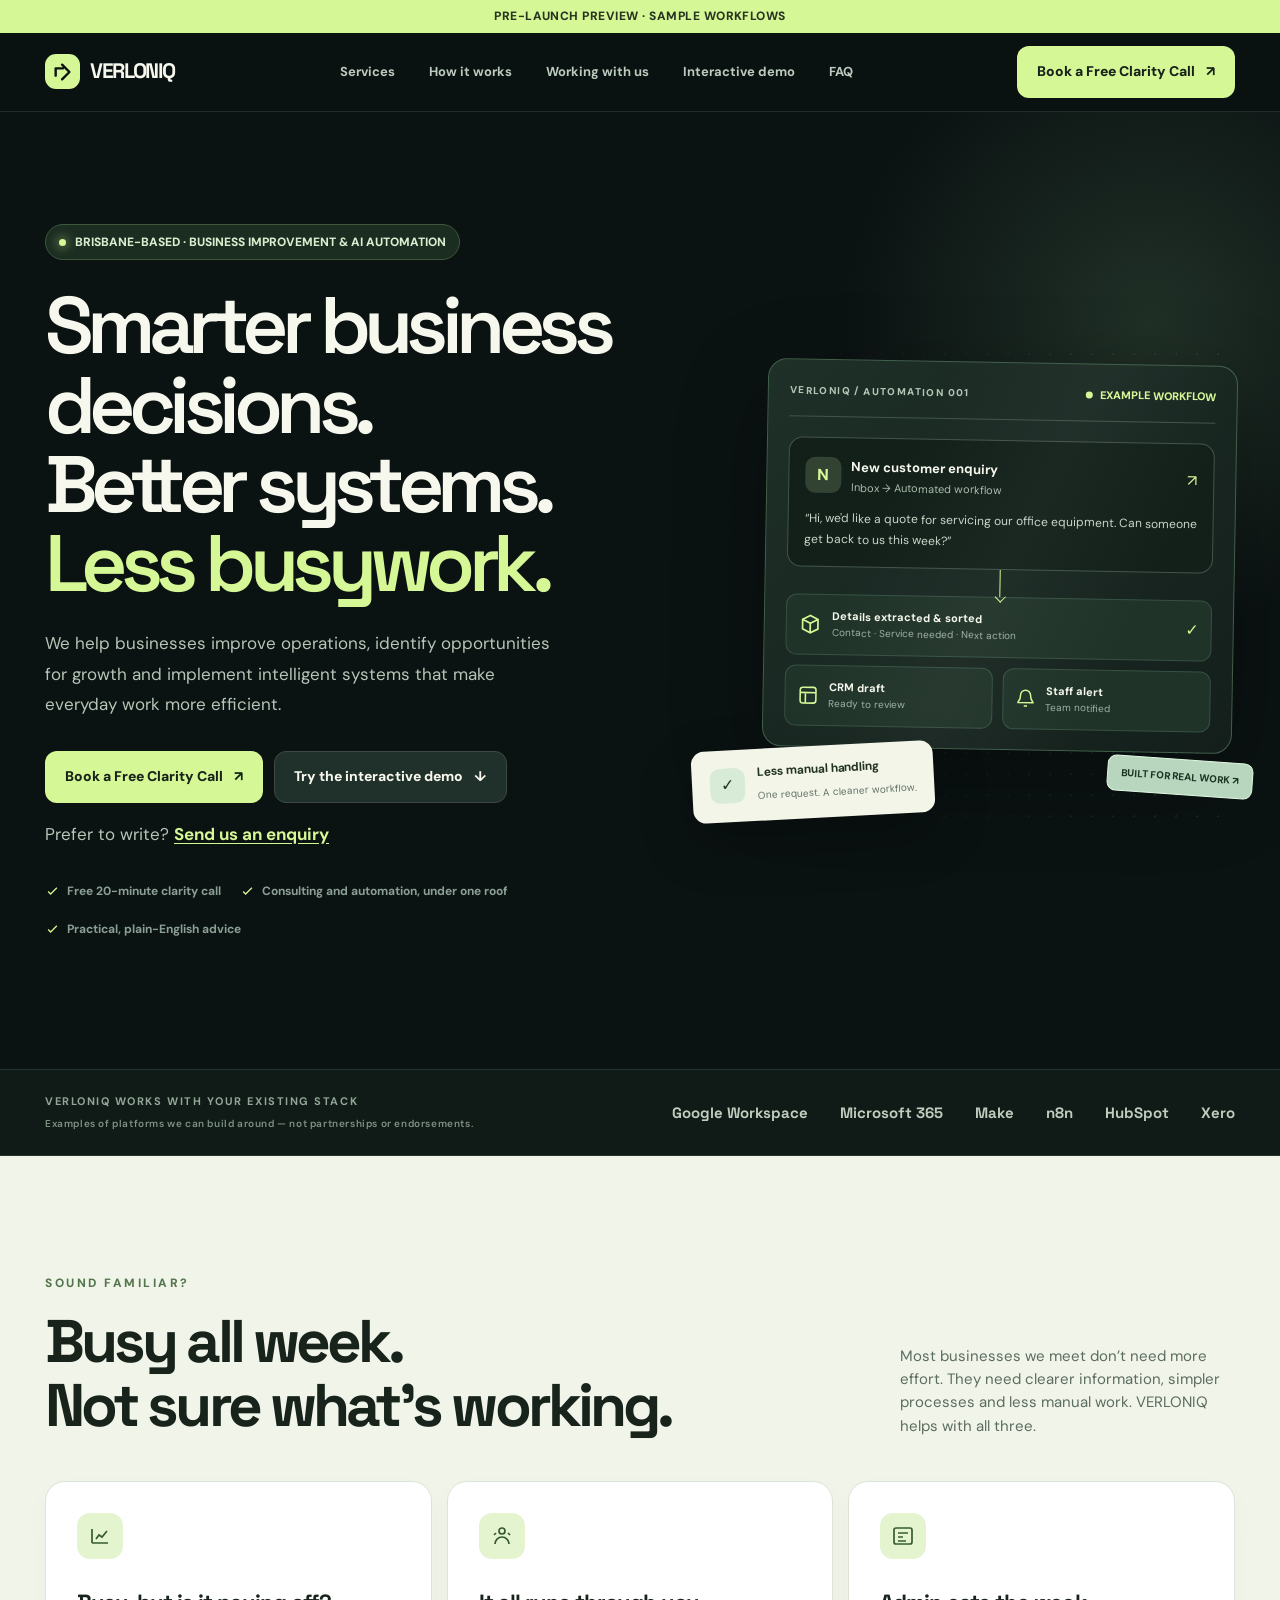
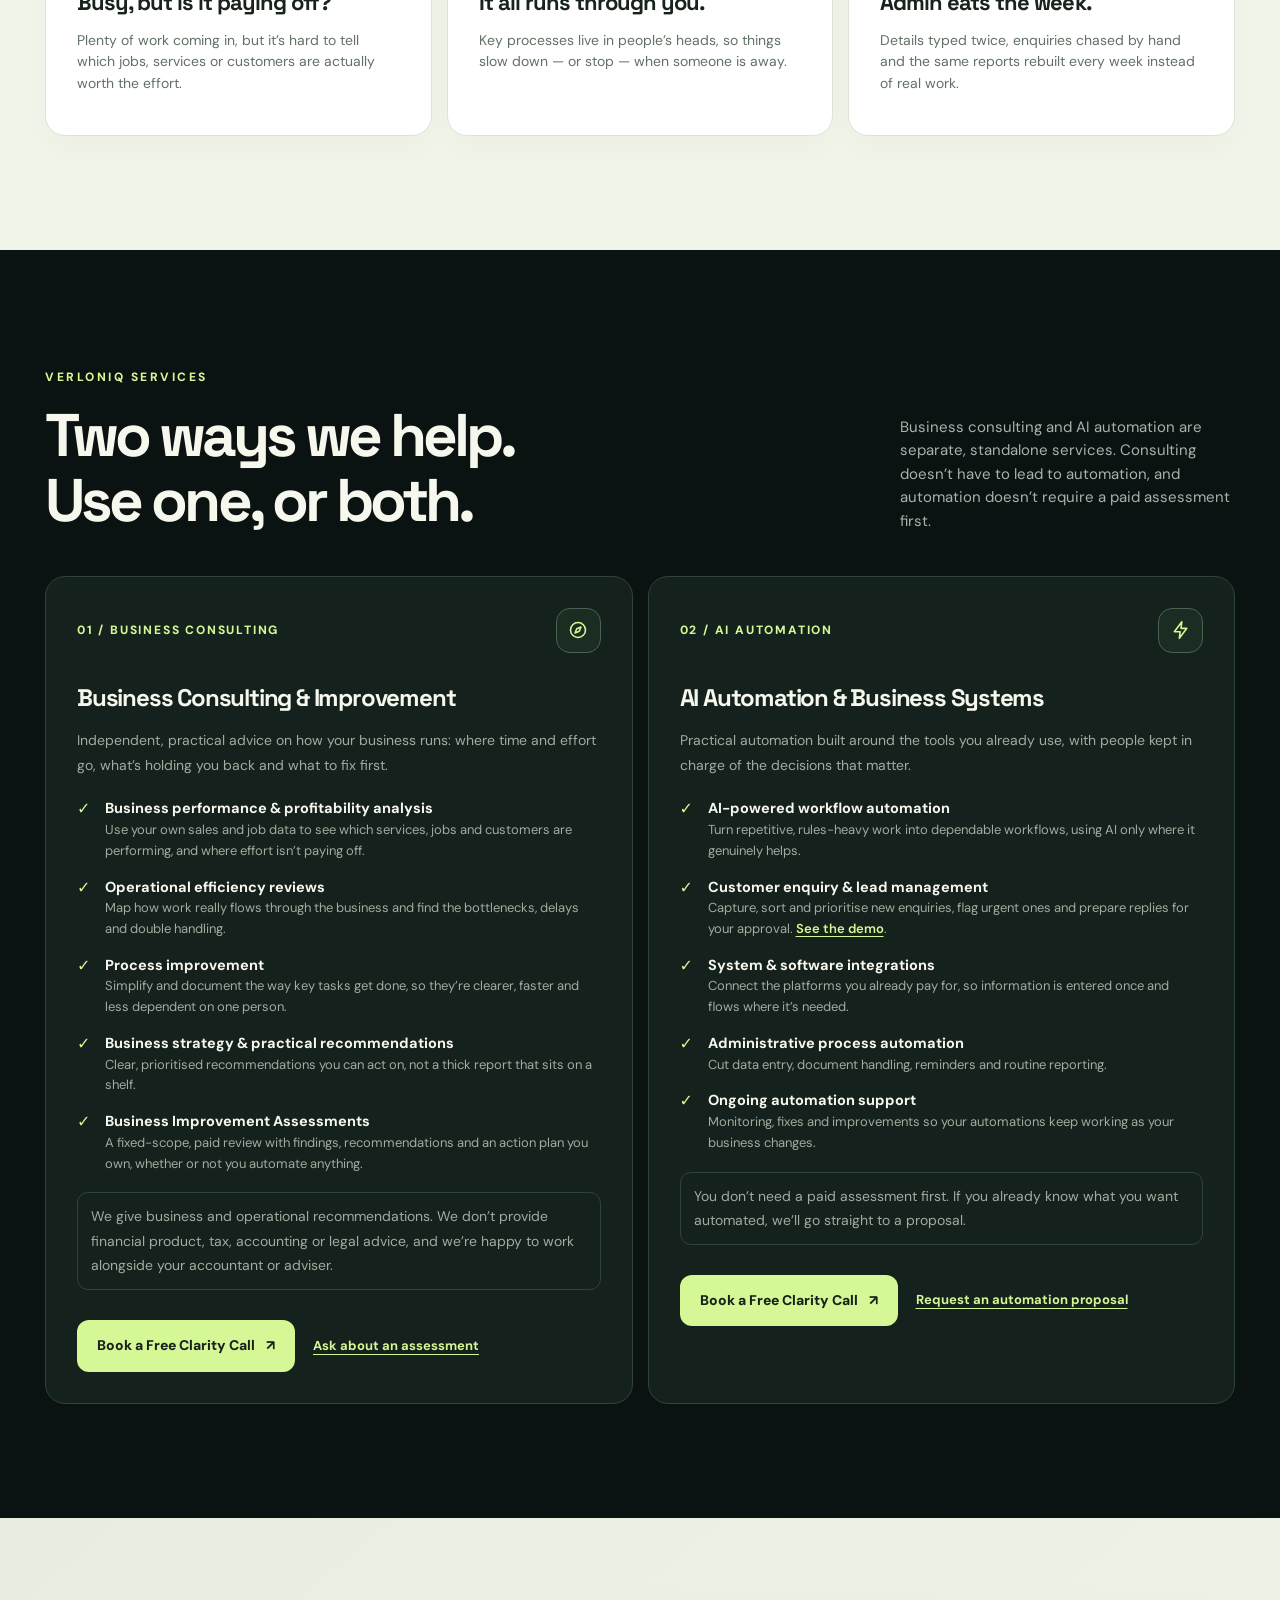
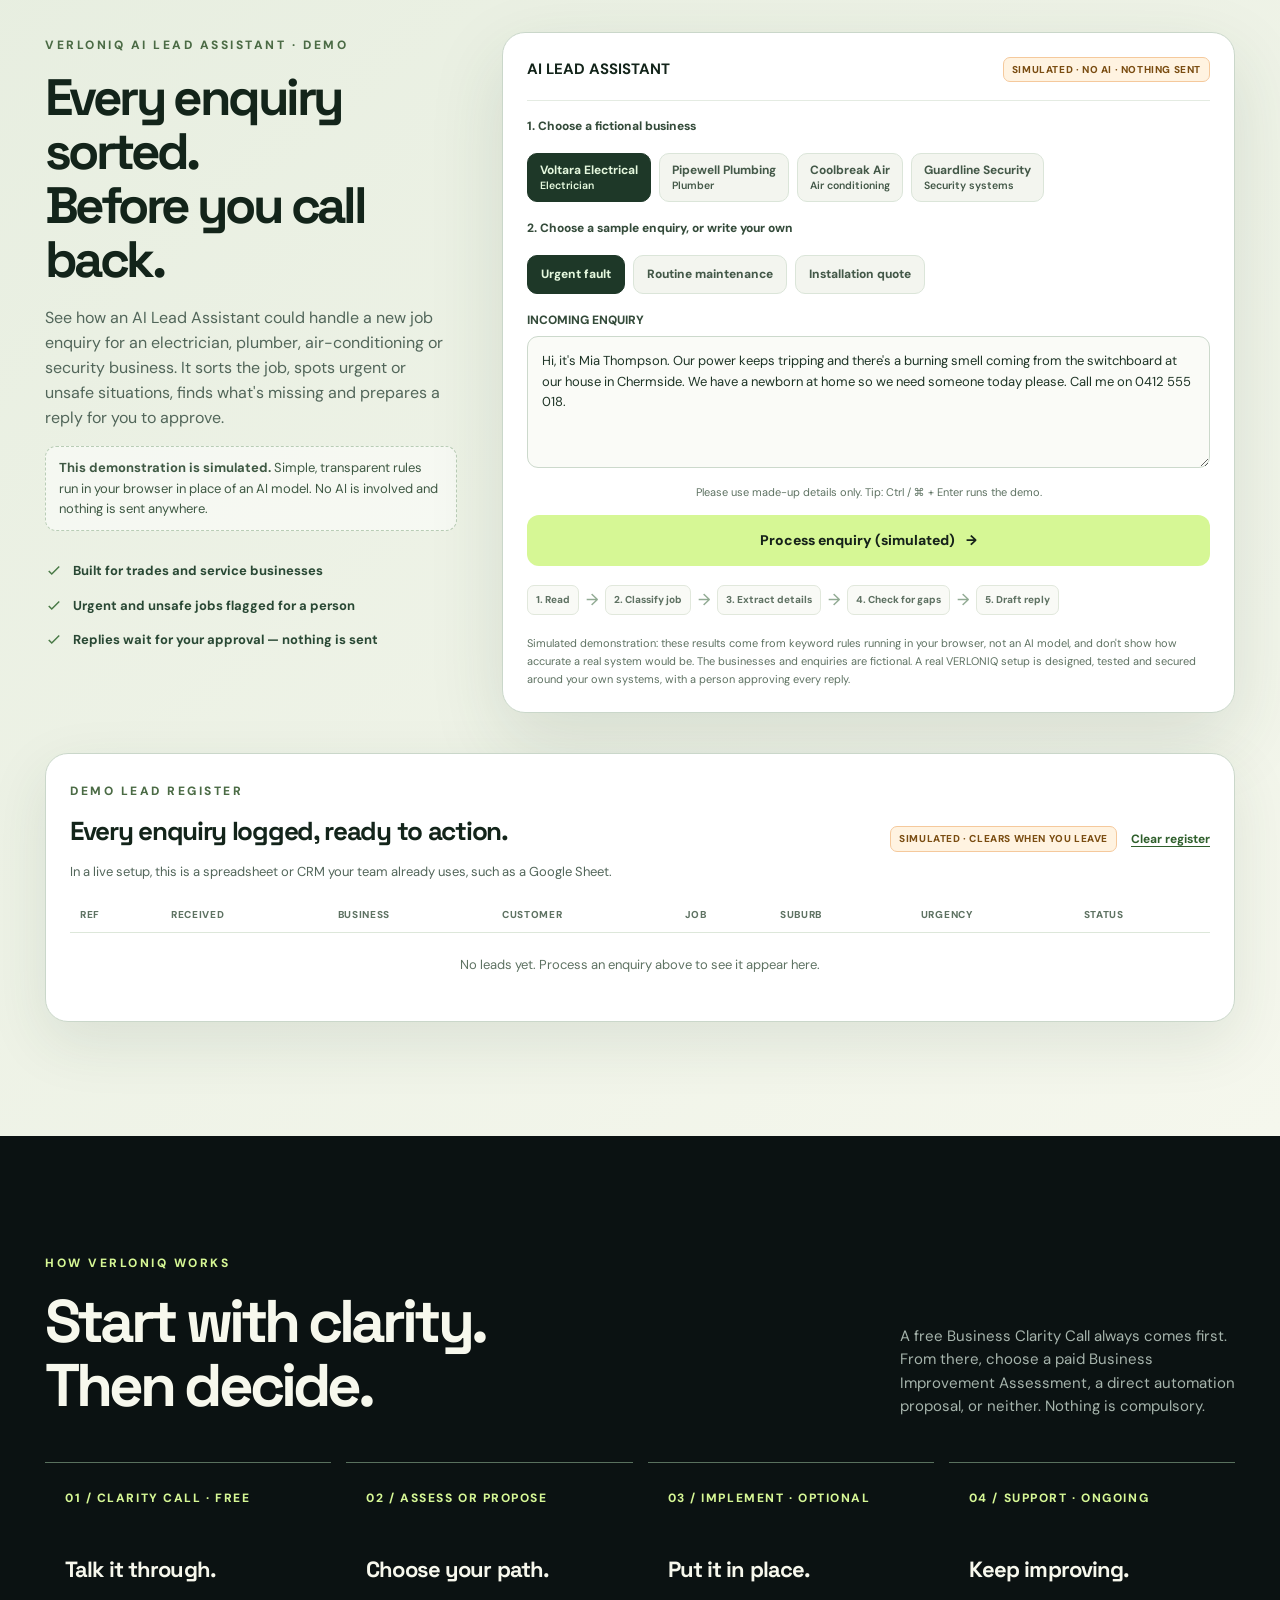
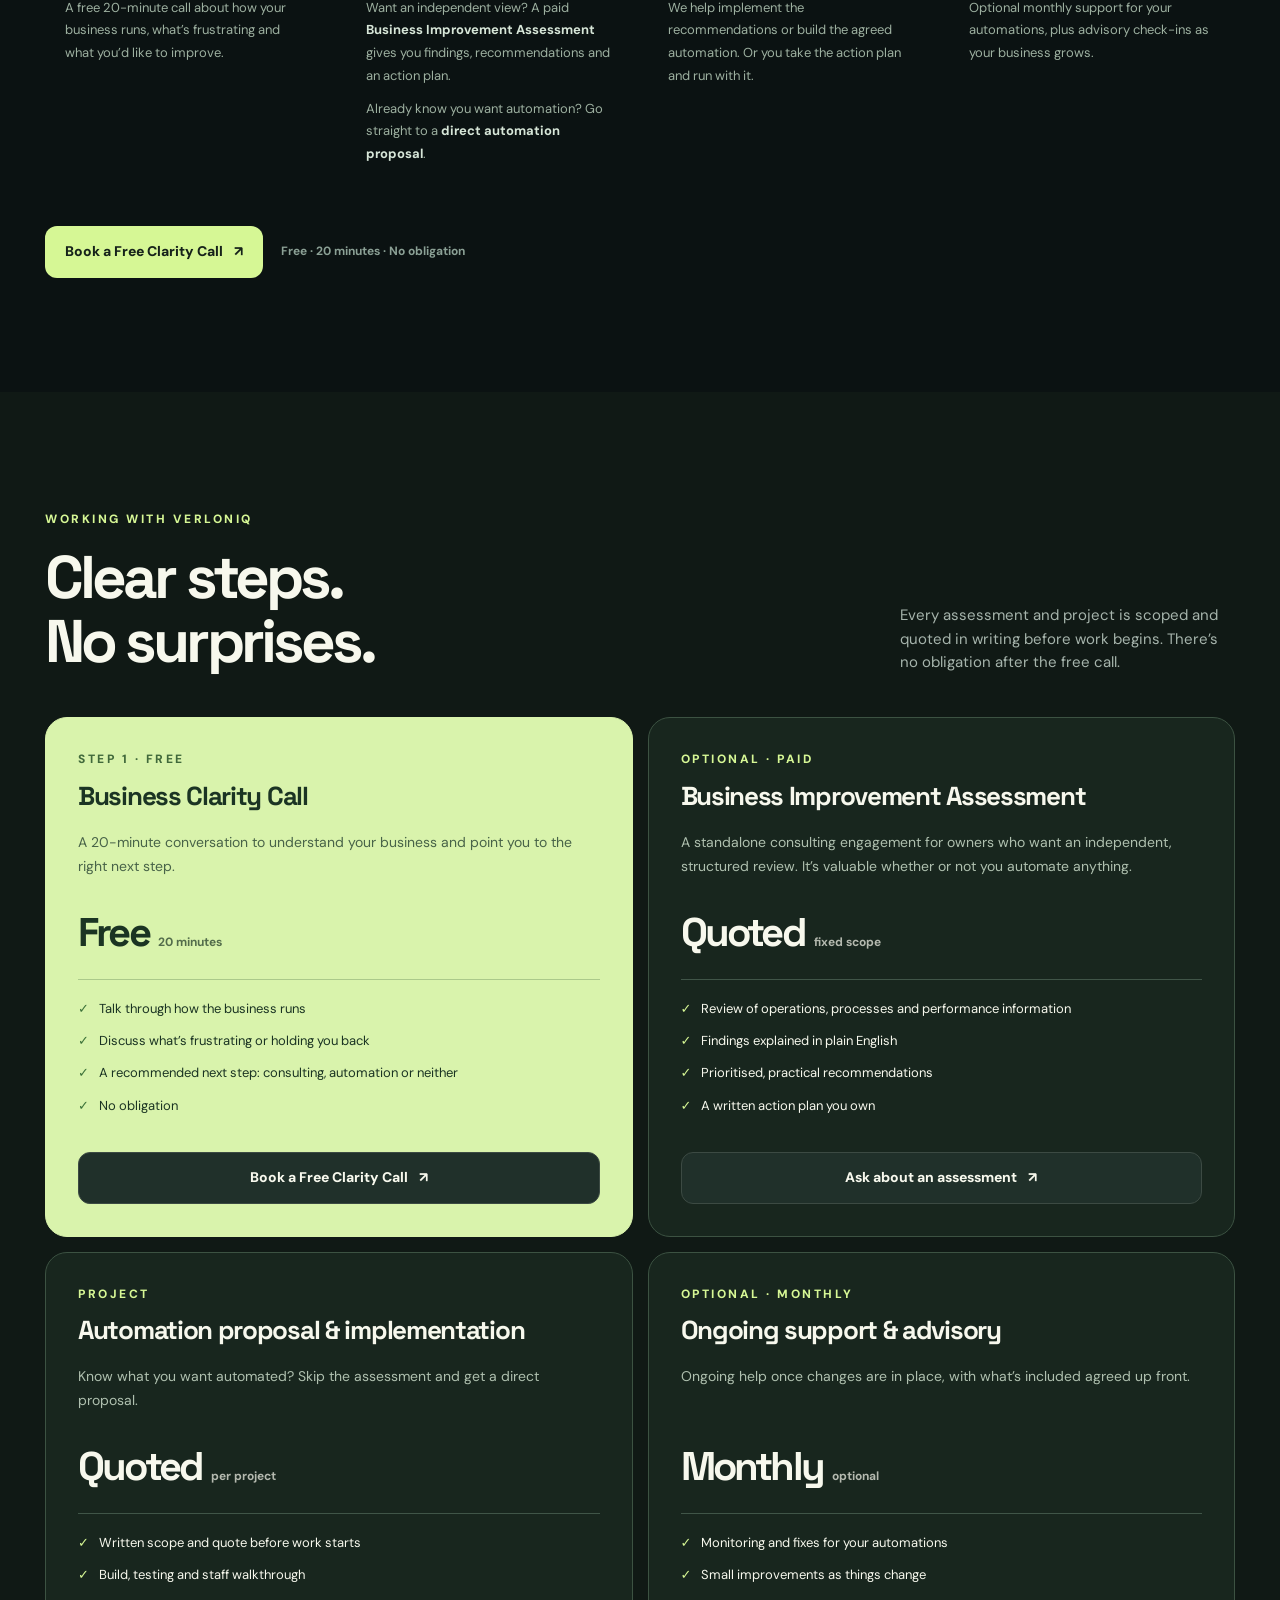
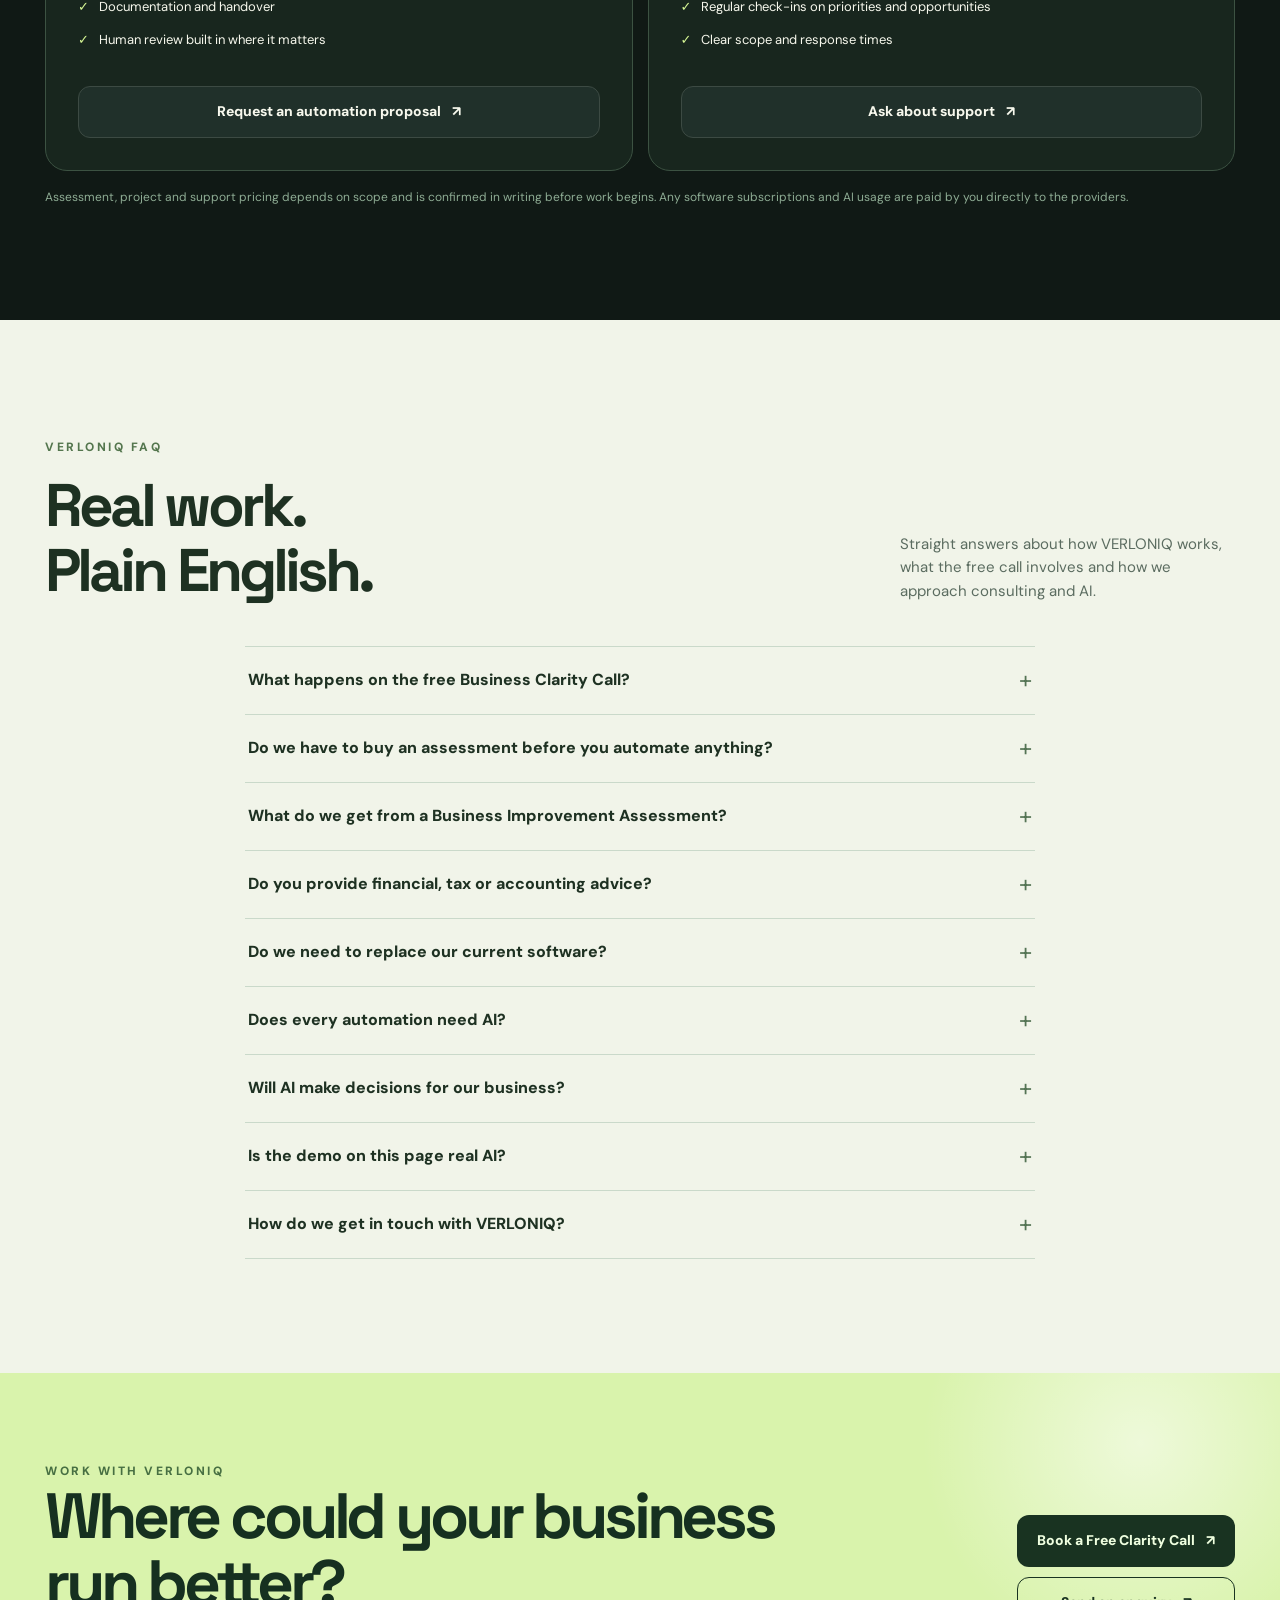
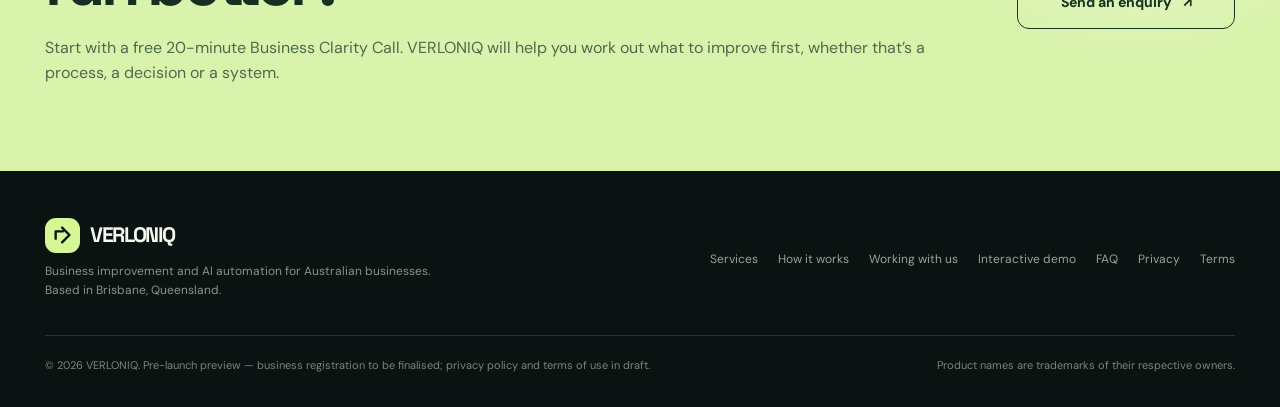
==== public/index.html @ 7977b3ae "Reposition VERLONIQ as a business improvement and AI automation consultancy Same design, layout, ani" ====
<!doctype html>
<html lang="en-AU">
<head>
  <meta charset="utf-8" />
  <meta name="viewport" content="width=device-width, initial-scale=1" />
  <meta name="theme-color" content="#0b1212" />
  <meta name="description" content="VERLONIQ is a Brisbane-based business improvement and AI automation consultancy. Practical business consulting, Business Improvement Assessments, AI workflow automation and system integrations. Book a free 20-minute Business Clarity Call." />
  <title>VERLONIQ — Business improvement &amp; AI automation, Brisbane</title>
  <link rel="canonical" href="https://verloniq.com/" />
  <link rel="icon" href="/favicon.svg" type="image/svg+xml" />
  <meta property="og:type" content="website" />
  <meta property="og:site_name" content="VERLONIQ" />
  <meta property="og:locale" content="en_AU" />
  <meta property="og:url" content="https://verloniq.com/" />
  <meta property="og:title" content="VERLONIQ — Smarter business decisions. Better systems. Less busywork." />
  <meta property="og:description" content="Book a free 20-minute Business Clarity Call with VERLONIQ, a Brisbane-based business improvement and AI automation consultancy." />
  <meta property="og:image" content="https://verloniq.com/og-image.png" />
  <meta property="og:image:width" content="1200" />
  <meta property="og:image:height" content="630" />
  <meta name="twitter:card" content="summary_large_image" />
  <link rel="preconnect" href="https://fonts.googleapis.com" />
  <link rel="preconnect" href="https://fonts.gstatic.com" crossorigin />
  <link href="https://fonts.googleapis.com/css2?family=DM+Sans:wght@400;500;600;700;800&family=Space+Grotesk:wght@400;500;600;700&display=swap" rel="stylesheet" />
  <script>document.documentElement.classList.add('js')</script>
  <style>
    :root{--bg:#0b1212;--bg2:#121b1a;--panel:#17211e;--line:#34413a;--lime:#d6f795;--mint:#a8dfba;--white:#f7f8ed;--grey:#a6b4ac;--mute:#76877e;--orange:#f5c99c;--r:22px;--shadow:0 28px 90px rgba(0,0,0,.28)}
    *{box-sizing:border-box}html{scroll-behavior:smooth}body{margin:0;background:var(--bg);color:var(--white);font-family:'DM Sans',system-ui,sans-serif;line-height:1.56}a{color:inherit;text-decoration:none}button,input,textarea,select{font:inherit}button{cursor:pointer}::selection{background:var(--lime);color:#101b12}
    .container{width:min(1190px,calc(100% - 48px));margin-inline:auto}.muted{color:var(--grey)}.small{font-size:13px}.eyebrow{font-size:12px;font-weight:800;letter-spacing:.21em;text-transform:uppercase;color:var(--lime)}.serif{font-family:'Space Grotesk',sans-serif;letter-spacing:-.05em}.sr-only{position:absolute;width:1px;height:1px;padding:0;margin:-1px;overflow:hidden;clip:rect(0,0,0,0);white-space:nowrap;border:0}
    .preview-banner{background:#d6f795;color:#263422;text-align:center;font-size:12px;padding:7px 12px;font-weight:800;letter-spacing:.04em}
    header{position:sticky;top:0;z-index:50;background:rgba(11,18,18,.88);backdrop-filter:blur(20px);-webkit-backdrop-filter:blur(20px);border-bottom:1px solid rgba(177,204,175,.14)}.nav{display:flex;align-items:center;justify-content:space-between;height:78px;gap:20px}.brand{display:inline-flex;align-items:center;gap:10px;font-family:'Space Grotesk',sans-serif;font-weight:700;font-size:21px;letter-spacing:-.065em}.mark{display:grid;place-items:center;width:35px;height:35px;background:var(--lime);border-radius:11px;color:var(--bg)}.nav-links{display:flex;align-items:center;gap:34px}.nav-links a{font-size:13px;font-weight:700;color:#bccbbf;transition:color .15s}.nav-links a:hover{color:var(--lime)}.btn{border:1px solid transparent;border-radius:12px;display:inline-flex;align-items:center;gap:11px;justify-content:center;padding:14px 19px;font-size:14px;font-weight:800;min-height:48px;transition:transform .18s,background .18s,border-color .18s}.btn:hover{transform:translateY(-2px)}.btn-primary{background:var(--lime);color:#16221a}.btn-primary:hover{background:#e7ffba}.btn-dark{background:#20302a;color:var(--white);border-color:#3c4a43}.btn-dark:hover{border-color:#b7c4b6}.btn-light{color:#1d2a21;background:#f2f4e7}.menu-toggle{display:none;color:var(--white);background:none;border:1px solid #506158;border-radius:9px;padding:7px 10px;font-size:19px}
    .hero{position:relative;overflow:hidden;padding:112px 0 130px}.hero:before{content:'';position:absolute;width:760px;height:700px;right:-250px;top:-140px;background:radial-gradient(circle,rgba(150,220,155,.15),transparent 60%);pointer-events:none}.hero-grid{position:relative;display:grid;grid-template-columns:1.05fr .95fr;gap:72px;align-items:center}.pill{display:inline-flex;align-items:center;gap:9px;background:#1b2c21;border:1px solid #3d583e;padding:8px 13px;border-radius:90px;color:#d7efcf;font-size:12px;font-weight:800}.pill i{width:7px;height:7px;background:var(--lime);border-radius:50%;box-shadow:0 0 12px var(--lime)}h1,h2,h3,p{margin-top:0}h1,h2,h3{font-family:'Space Grotesk',sans-serif}h1{font-size:clamp(56px,6.5vw,80px);letter-spacing:-.082em;line-height:.99;font-weight:600;margin:26px 0 25px;max-width:660px}h1 span{color:var(--lime)}.hero-copy>p{max-width:510px;color:#b5c6b7;font-size:17px;line-height:1.8;margin-bottom:31px}.hero-actions{display:flex;gap:11px;flex-wrap:wrap}.micro-line{display:flex;align-items:center;flex-wrap:wrap;gap:19px;margin-top:33px;color:#8ba095;font-size:12px;font-weight:700}.micro-line span{display:flex;align-items:center;gap:7px}.micro-line svg{color:var(--lime)}
    .workflow-scene{position:relative;min-height:475px}.dot-matrix{position:absolute;inset:0;background-image:radial-gradient(#8bad8c 1px,transparent 1px);background-size:21px 21px;opacity:.15;mask-image:linear-gradient(to left,black,transparent)}.floating-card{position:absolute;background:linear-gradient(135deg,#1e3028,#141f1b);border:1px solid #42604c;border-radius:19px;box-shadow:var(--shadow)}.flow-main{width:min(100%,470px);right:0;top:18px;padding:22px 21px 20px;transform:rotate(1deg)}.flow-main:before{content:'';position:absolute;inset:0;border-radius:inherit;background:linear-gradient(115deg,transparent 28%,rgba(255,255,255,.035) 52%,transparent 76%);pointer-events:none}.flow-bar{display:flex;justify-content:space-between;gap:10px;align-items:center;padding-bottom:17px;border-bottom:1px solid #40554a}.flow-tag{font-size:10px;letter-spacing:.14em;font-weight:800;color:#b2c6b6}.status-live{display:inline-flex;gap:7px;align-items:center;color:var(--lime);font-size:11px;font-weight:800}.status-live:before{content:'';width:7px;height:7px;border-radius:50%;background:var(--lime)}.flow-input{margin-top:20px;border:1px solid #415448;border-radius:14px;padding:16px;background:#13201a}.from-head{display:flex;gap:10px;align-items:center;margin-bottom:12px}.avatar{width:36px;height:36px;display:grid;place-items:center;border-radius:10px;background:#324333;color:var(--lime);font-weight:800}.from-head strong{font-size:13px}.from-head small{display:block;font-size:11px;color:#a8bbac}.flow-input p{color:#c9d5c9;font-size:12px;line-height:1.75;margin:0}.flow-connector{position:relative;width:1px;height:27px;margin:auto;background:var(--lime)}.flow-connector:after{content:'';position:absolute;bottom:-4px;left:-3px;width:7px;height:7px;transform:rotate(45deg);border-bottom:1px solid var(--lime);border-right:1px solid var(--lime)}.flow-split{display:grid;grid-template-columns:1fr 1fr;gap:10px}.mini-out{border:1px solid #365143;border-radius:11px;padding:13px 12px;background:#203329;display:flex;align-items:center;gap:10px}.mini-out svg{color:var(--lime)}.mini-out strong{display:block;font-size:11px}.mini-out small{display:block;color:#9eb1a4;font-size:10px}.flow-note{position:absolute;bottom:1px;left:-12px;display:flex;gap:12px;align-items:center;background:#f3f5e9;color:#213322;padding:14px 18px;border-radius:13px;box-shadow:0 20px 55px rgba(0,0,0,.22);transform:rotate(-3deg)}.flow-note .circle{width:35px;height:35px;display:grid;place-items:center;background:#d7ebd6;border-radius:10px}.flow-note strong{display:block;font-size:12px}.flow-note small{font-size:10px;color:#637368}.margin-chip{position:absolute;right:-18px;bottom:24px;background:#b8d5bd;color:#1c3626;border:1px solid #e0fae3;padding:9px 13px;border-radius:9px;font-weight:800;font-size:10px;transform:rotate(4deg)}
    .trustbar{border-top:1px solid #25352d;border-bottom:1px solid #25352d;background:#101a17;padding:23px 0}.trustbar-inner{display:flex;align-items:center;justify-content:space-between;gap:35px}.trustbar small{color:#91a697;font-weight:700;font-size:11px;letter-spacing:.14em;text-transform:uppercase}.integrations{display:flex;gap:25px 32px;flex-wrap:wrap;align-items:center}.integrations span{font-family:'Space Grotesk';font-size:15px;font-weight:700;color:#becdbd;white-space:nowrap}
    section{padding:114px 0}.section-top{display:flex;align-items:end;justify-content:space-between;gap:30px;margin-bottom:43px}.section-top h2{font-size:clamp(39px,4.7vw,64px);letter-spacing:-.065em;line-height:1.07;max-width:685px;margin:15px 0 0}.section-top p{max-width:335px;color:var(--grey);margin:0;font-size:15px}.light-area{background:#f1f4e9;color:#17231b}.light-area .eyebrow{color:#54764e}.light-area .section-top p{color:#66776b}.problem-grid{display:grid;grid-template-columns:repeat(3,1fr);gap:15px}.problem{background:#fff;border:1px solid #dce4d7;border-radius:20px;padding:31px;min-height:255px;box-shadow:0 10px 30px rgba(22,47,33,.025)}.problem-icon{width:46px;height:46px;border-radius:13px;display:grid;place-items:center;background:#e4f4cf;color:#365b33;margin-bottom:26px}.problem h3{font-size:22px;letter-spacing:-.045em;margin-bottom:10px}.problem p{font-size:14px;color:#617165;margin:0}
    .services-grid{display:grid;grid-template-columns:repeat(3,1fr);gap:15px}.service{border:1px solid #30433a;background:#15211c;border-radius:20px;padding:31px;min-height:340px;display:flex;flex-direction:column;transition:transform .2s,border-color .2s}.service:hover{transform:translateY(-4px);border-color:#9eca98}.service-top{display:flex;justify-content:space-between;align-items:center;margin-bottom:58px}.number{font-size:12px;color:var(--lime);font-weight:800;letter-spacing:.15em}.service-icon{display:grid;place-items:center;border:1px solid #496353;border-radius:14px;background:#1b2c22;width:45px;height:45px;color:var(--lime)}.service h3{font-size:24px;letter-spacing:-.05em;margin-bottom:12px}.service p{color:#9ead9f;font-size:14px;line-height:1.75}.service-foot{display:flex;align-items:center;gap:8px;color:var(--lime);font-size:12px;font-weight:700;margin-top:auto}
    .demo{background:linear-gradient(140deg,#e7eee0,#f5f7ed);color:#13241a}.demo-layout{display:grid;grid-template-columns:.72fr 1.28fr;gap:45px;align-items:start}.demo-intro{position:sticky;top:120px}.demo-intro h2{font-size:clamp(38px,4vw,56px);line-height:1.06;letter-spacing:-.07em;margin:14px 0 18px}.demo-intro p{color:#52665a}.demo-highlights{margin-top:30px;display:grid;gap:14px}.demo-highlights div{display:flex;align-items:center;gap:10px;font-weight:700;color:#294834;font-size:13px}.demo-highlights svg{color:#497946}.demo-card{background:#fff;border:1px solid #cad7ca;border-radius:23px;padding:24px;box-shadow:0 27px 75px rgba(42,66,48,.13)}.demo-card-head{display:flex;align-items:center;justify-content:space-between;gap:10px;padding-bottom:18px;border-bottom:1px solid #e4ebe2}.demo-card-head strong{font-size:15px}.demo-card-head span{color:#64776b;font-size:11px}.switcher{display:flex;flex-wrap:wrap;gap:8px;margin:17px 0}.switcher button{background:#f3f5ef;color:#435848;border:1px solid #dbe5d9;border-radius:10px;padding:9px 13px;font-weight:800;font-size:12px}.switcher button.active{background:#1e3828;color:#e5f8de;border-color:#1e3828}.input-label{font-weight:800;font-size:12px;display:block;margin:15px 0 7px;color:#344b3a}.demo textarea{width:100%;min-height:132px;border:1px solid #ccd9cc;background:#fafbf7;border-radius:11px;padding:14px;resize:vertical;color:#1e3426;font-size:13px;line-height:1.55;outline:none}.demo textarea:focus{border-color:#7b9d78;box-shadow:0 0 0 3px rgba(104,155,91,.15)}.demo-run{width:100%;margin-top:13px}.run-progress{display:flex;gap:7px;align-items:center;flex-wrap:wrap;margin:19px 0}.run-progress span{border:1px solid #e1e8dc;background:#f9faf6;color:#899a8c;padding:6px 8px;border-radius:7px;font-size:10px;font-weight:800;white-space:nowrap}.run-progress span.done{border-color:#cce7bd;color:#466f3d;background:#eef8e9}.run-progress span.active{background:#d9f0cf;color:#23522d;border-color:#a4cd93}.run-progress b{font-weight:500;color:#91aa93}.result{display:none;border:1px solid #d4e4d1;background:#f5faf2;padding:17px;border-radius:13px}.result.show{display:block}.result-title{display:flex;gap:8px;align-items:center;font-weight:800;font-size:13px;margin-bottom:13px;color:#254c2e}.result-grid{display:grid;grid-template-columns:1fr 1fr;gap:8px}.result-field{padding:10px 11px;background:#fff;border:1px solid #e3ece0;border-radius:8px}.result-field span{display:block;color:#718577;font-size:10px;font-weight:800;text-transform:uppercase;letter-spacing:.07em}.result-field strong{display:block;color:#263e2d;font-size:12px;overflow-wrap:anywhere}.reply-box{font-size:12px;line-height:1.7;background:#fff;border:1px solid #e0ebdc;border-radius:10px;margin-top:11px;padding:12px;color:#3f5944}.demo-disclaimer{font-size:11px;color:#788c7b;margin:13px 0 0;line-height:1.65}
    .how-grid{display:grid;grid-template-columns:repeat(4,1fr);gap:15px}.how-card{padding:26px 20px;border-top:1px solid #59715e}.how-num{font-size:12px;letter-spacing:.13em;color:var(--lime);font-weight:800;margin-bottom:45px}.how-card h3{font-size:22px;letter-spacing:-.04em;margin:0 0 10px}.how-card p{color:#9db0a0;font-size:13px;margin:0;line-height:1.75}
    .pricing{background:#101915}.pricing-grid{display:grid;grid-template-columns:repeat(2,1fr);gap:15px}.price-card{background:#18261e;border:1px solid #3c5242;border-radius:22px;padding:32px;display:flex;flex-direction:column}.price-card.highlight{background:#d9f3ac;color:#1b3423;border-color:#d9f3ac}.price-card h3{font-size:26px;letter-spacing:-.05em;margin:7px 0 14px}.price-card p{color:#afc0af;font-size:14px;line-height:1.7;min-height:52px}.price-card.highlight p{color:#486348}.price{font-family:'Space Grotesk';font-size:47px;font-weight:700;line-height:1.2;letter-spacing:-.07em;margin:12px 0}.price span{font-family:'DM Sans';font-size:12px;font-weight:700;letter-spacing:normal;opacity:.7}.price-card ul{list-style:none;padding:19px 0 22px;margin:10px 0 14px;border-top:1px solid #405548;display:grid;gap:12px}.price-card.highlight ul{border-color:#abc98a}.price-card li{display:flex;gap:10px;font-size:13px;align-items:start}.price-card li:before{content:'✓';font-weight:800;color:var(--lime)}.price-card.highlight li:before{color:#3c7239}.price-card .btn{margin-top:auto}.pricing-note{color:#8eac94;font-size:12px;margin:17px 0 0}
    .faq-area{background:#f1f4e9;color:#1e3122}.faq-list{max-width:790px;margin:auto;border-top:1px solid #cad9ca}.faq-list details{padding:21px 3px;border-bottom:1px solid #cad9ca}.faq-list summary{cursor:pointer;font-size:16px;font-weight:800;list-style:none;display:flex;justify-content:space-between;gap:15px}.faq-list summary:after{content:'+';font-size:24px;font-weight:400;color:#547454;line-height:1}.faq-list details[open] summary:after{content:'−'}.faq-list p{font-size:14px;max-width:680px;color:#657869;margin-top:13px;margin-bottom:0}
    .cta{position:relative;overflow:hidden;background:#d9f3ac;color:#163020;padding:85px 0}.cta:after{content:'';position:absolute;width:440px;height:440px;background:radial-gradient(circle,rgba(255,255,255,.55),transparent 70%);right:-80px;top:-150px}.cta-inner{position:relative;z-index:1;display:flex;justify-content:space-between;gap:30px;align-items:center}.cta h2{font-size:clamp(42px,5vw,71px);line-height:1.05;letter-spacing:-.065em;max-width:740px;margin:0}.cta p{color:#4d6b4d;margin:19px 0 0}.cta .btn{background:#193321;color:#efffe0;white-space:nowrap}
    footer{padding:47px 0 33px;background:#0b1212}.footer-row{display:flex;justify-content:space-between;gap:20px;align-items:center}.footer-row p{font-size:12px;color:#829689;margin:8px 0 0}.footer-meta{display:flex;gap:20px;color:#92a699;font-size:12px}.footer-bottom{border-top:1px solid #26372d;margin-top:35px;padding-top:21px;display:flex;justify-content:space-between;gap:20px;color:#738a79;font-size:11px}
    .modal-backdrop{display:none;position:fixed;inset:0;background:rgba(0,0,0,.78);backdrop-filter:blur(5px);z-index:100;align-items:center;justify-content:center;padding:15px}.modal-backdrop.open{display:flex}.modal{width:min(100%,520px);max-height:90vh;overflow:auto;background:#f5f8ef;color:#1d3422;border:1px solid #dce7d6;border-radius:21px;padding:29px;box-shadow:0 25px 90px #0008}.modal-top{display:flex;justify-content:space-between;align-items:center;gap:15px}.modal h2{font-size:31px;letter-spacing:-.06em;margin:9px 0}.modal p{font-size:13px;color:#5b6c60}.modal label{display:block;font-weight:800;font-size:12px;margin:14px 0 6px}.modal input,.modal textarea,.modal select{width:100%;border:1px solid #c6d8c7;border-radius:9px;padding:11px 12px;background:#fff;color:#243b2a;outline:none}.modal input:focus,.modal textarea:focus,.modal select:focus{border-color:#7caf7f}.modal textarea{min-height:100px;resize:vertical}.close{background:#e1e9dd;border:none;border-radius:8px;width:32px;height:32px;font-size:20px;color:#264030}.modal .btn{width:100%;margin-top:18px}.form-message{font-size:12px;font-weight:700;color:#416b41;margin-top:10px;min-height:18px}

    /* ---- Refinements: accessibility, motion and hover polish (same visual identity) ---- */
    .skip-link{position:absolute;left:16px;top:-60px;z-index:200;background:var(--lime);color:#16221a;padding:10px 14px;border-radius:10px;font-weight:800;font-size:13px;transition:top .2s}.skip-link:focus{top:12px}
    :focus-visible{outline:2px solid var(--lime);outline-offset:3px}.light-area :focus-visible,.demo :focus-visible,.faq-area :focus-visible,.cta :focus-visible,.modal :focus-visible,.price-card.highlight :focus-visible{outline-color:#3c7239}
    .pill{white-space:nowrap}main section[id]{scroll-margin-top:78px}.demo .eyebrow{color:#4b6b45}
    /* Contrast: nudge small muted text to WCAG AA (4.5:1) within the same palette */
    .light-area .section-top p,.faq-area .section-top p,.faq-list p{color:#5b6c60}.faq-area .eyebrow{color:#54764e}.demo-disclaimer,.result-field span{color:#5e7262}.run-progress span{color:#5f7263}
    header{transition:background .3s,box-shadow .3s}header.scrolled{background:rgba(11,18,18,.95);box-shadow:0 14px 40px rgba(0,0,0,.28)}
    .nav-links a{position:relative}.nav-links a:after{content:'';position:absolute;left:0;right:0;bottom:-7px;height:1px;background:var(--lime);transform:scaleX(0);transform-origin:left;transition:transform .25s ease}.nav-links a:hover:after,.nav-links a.active:after{transform:scaleX(1)}.nav-links a.active{color:var(--lime)}.nav-links .nav-mobile-cta{display:none}
    .btn{transition:transform .18s,background .18s,border-color .18s,box-shadow .25s}.btn-primary:hover{box-shadow:0 12px 32px rgba(214,247,149,.2)}.btn:active{transform:translateY(0)}.btn:disabled{opacity:.75;cursor:progress;transform:none}.btn span[aria-hidden]{display:inline-block;transition:transform .2s}.btn:hover span[aria-hidden]{transform:translate(2px,-1px)}
    .status-live:before{animation:pulse 2.4s ease-in-out infinite}.flow-main{animation:floaty 8s ease-in-out infinite}.flow-note{animation:floaty 7s ease-in-out -2s infinite}.margin-chip{animation:floaty 9s ease-in-out -4s infinite}
    .integrations span{transition:color .2s}.integrations span:hover{color:var(--lime)}.trust-note{display:block;margin-top:6px;font-size:10px!important;letter-spacing:.06em!important;color:#7d9283!important;text-transform:none!important;font-weight:600!important}
    .problem{transition:transform .25s ease,box-shadow .25s ease,border-color .25s}.problem:hover{transform:translateY(-4px);border-color:#c5d8bd;box-shadow:0 18px 40px rgba(22,47,33,.08)}.problem-icon{transition:transform .25s}.problem:hover .problem-icon{transform:scale(1.06)}
    .service{transition:transform .25s ease,border-color .25s,background .25s}.service:hover{background:#17251f}.service-icon{transition:background .25s,color .25s,transform .25s}.service:hover .service-icon{background:var(--lime);color:var(--bg);transform:rotate(-6deg)}.service-foot span{display:inline-block;transition:transform .2s}.service:hover .service-foot span{transform:translate(2px,-2px)}
    .service-cta{background:transparent;border-style:dashed;border-color:#3f5747}.service-cta:hover{background:#15211c;border-style:solid}.service-cta .btn{margin-top:auto;align-self:flex-start}
    .switcher button{transition:background .2s,border-color .2s,color .2s}.switcher button:not(.active):hover{border-color:#a9c3a5;background:#eef3e9}.run-progress span{transition:background .2s,color .2s,border-color .2s}.result.show{animation:fadeUp .35s ease}.demo-kbd{font-size:11px;color:#5e7262;margin:8px 0 0;text-align:center}.reply-note{font-size:10px;font-weight:800;letter-spacing:.08em;text-transform:uppercase;color:#5e7262;margin:8px 0 0}
    .how-card{transition:border-color .3s}.how-card:hover{border-top-color:var(--lime)}.how-card h3{transition:color .25s}.how-card:hover h3{color:var(--lime)}
    .price-card{transition:transform .25s ease,border-color .25s,box-shadow .25s}.price-card:hover{transform:translateY(-4px);box-shadow:0 24px 60px rgba(0,0,0,.22)}.price-card:not(.highlight):hover{border-color:#6f8f73}
    .faq-list summary{transition:color .2s}.faq-list summary:hover{color:#3c7239}.faq-list summary::-webkit-details-marker{display:none}.faq-list details[open] p{animation:fadeUp .3s ease}
    .cta-note{display:block;margin-top:10px;font-size:12px;font-weight:700;color:#4d6b4d;text-align:center}
    .footer-meta a,.footer-row .brand{transition:color .2s}.footer-meta a:hover{color:var(--lime)}
    .modal-backdrop.open{animation:fadeIn .2s ease}.modal-backdrop.open .modal{animation:modalIn .28s cubic-bezier(.2,.7,.2,1)}.demo-badge{display:inline-flex;align-items:center;gap:7px;background:#fff3e1;border:1px solid var(--orange);color:#7a4d12;font-size:11px;font-weight:800;letter-spacing:.04em;padding:6px 10px;border-radius:8px;margin:2px 0 8px}.demo-badge:before{content:'';width:7px;height:7px;border-radius:50%;background:#e39b4f}
    /* Reveal-on-scroll: uses `translate` so it never fights hover `transform`; content stays visible without JS */
    .js .reveal{opacity:0;translate:0 22px;transition:opacity .7s ease var(--d,0s),translate .7s cubic-bezier(.2,.7,.2,1) var(--d,0s),transform .25s ease,border-color .25s,box-shadow .25s,background .25s}.js .reveal.in{opacity:1;translate:0 0}
    /* Enquiry form (Formspree), booking (Cal.com) and demo/live mode switching */
    html:not(.form-live) [data-form="live"],html.form-live [data-form="demo"],html:not(.booking-live) [data-booking="live"],html.booking-live [data-booking="placeholder"]{display:none!important}
    .form-grid{display:grid;grid-template-columns:1fr 1fr;gap:0 12px}.optional{font-weight:600;color:#5b6c60}
    .modal .field-error{color:#a3392b;font-size:12px;font-weight:700;margin:5px 0 0;line-height:1.4}.modal .field-error:empty{display:none}.modal h2{line-height:1.12}
    .modal [aria-invalid="true"],.modal [aria-invalid="true"]:focus{border-color:#c0533f;box-shadow:0 0 0 3px rgba(192,83,63,.12)}
    .modal .field-hint{font-size:12px;margin:6px 0 0;line-height:1.5}
    .modal label.check{display:flex;gap:10px;align-items:flex-start;font-weight:600;font-size:13px;line-height:1.5;margin:18px 0 0;cursor:pointer}.modal .check input{width:18px;height:18px;margin:1px 0 0;padding:0;flex:none;accent-color:#3c7239}
    .modal p a,.modal .check a{color:#2f5f2c;text-decoration:underline;text-underline-offset:2px}
    .modal .privacy-notice{font-size:11.5px;line-height:1.6;margin:12px 0 0;padding:11px 12px;background:#eef3e8;border:1px solid #dbe6d6;border-radius:10px}
    .hp{position:absolute;left:-10000px;top:auto;width:1px;height:1px;overflow:hidden}
    .form-status{margin-top:12px;padding:12px 14px;border-radius:10px;font-size:13px;font-weight:700;line-height:1.5}.form-status[hidden]{display:none}.form-status.is-error{background:#fbece8;border:1px solid #efc4b9;color:#8a2f22}.form-status.is-info{background:#fff3e1;border:1px solid var(--orange);color:#7a4d12}
    .form-success:focus{outline:none}.success-icon{width:46px;height:46px;border-radius:13px;display:grid;place-items:center;background:#e4f4cf;color:#365b33;margin:14px 0 6px;font-weight:800;font-size:20px}.form-success h3{font-size:24px;letter-spacing:-.05em;margin:10px 0 8px}
    .book-points{list-style:none;padding:0;margin:16px 0 4px;display:grid;gap:10px}.book-points li{display:flex;gap:10px;font-size:14px;font-weight:700;color:#294834}.book-points li:before{content:'✓';color:#3c7239;font-weight:800}.modal .book-note{font-size:12px;margin:12px 0 0}
    .inline-link{color:var(--lime);text-decoration:underline;text-underline-offset:3px;font-weight:600}.inline-link:hover{color:#e7ffba}
    .text-link{display:inline-flex;align-self:flex-start;gap:6px;margin-top:14px;padding:0;background:none;border:0;color:var(--lime);font-size:13px;font-weight:700;text-decoration:underline;text-underline-offset:4px;transition:color .2s}.text-link:hover{color:#e7ffba}
    .cta-actions{display:flex;flex-direction:column;gap:10px}.cta .btn.btn-outline{background:transparent;color:#193321;border-color:#193321}.cta .btn.btn-outline:hover{background:rgba(25,51,33,.07)}.cta-actions .cta-note{margin-top:2px}
    @media(max-width:800px){.cta-actions{margin-top:25px}.cta-actions .btn{margin-top:0!important}}
    @media(max-width:520px){.form-grid{grid-template-columns:1fr}.modal{padding:22px 18px}}
    /* Phase 2: hero alternative link, journey paths, Turnstile slot */
    .hero-alt{margin:16px 0 0;font-size:13px;color:#8ba095}.link-btn{background:none;border:0;padding:0;color:var(--lime);font-weight:700;font-size:inherit;text-decoration:underline;text-underline-offset:3px;cursor:pointer;transition:color .2s}.link-btn:hover{color:#e7ffba}
    .how-card .path{margin-top:10px}.how-card p strong{color:#d7e6d8;font-weight:700}.how-actions{display:flex;flex-wrap:wrap;align-items:center;gap:12px 18px;margin-top:34px}.how-actions small{color:#8ba095;font-size:12px;font-weight:700}
    .price-card .price{font-size:40px}.price-card .price span{margin-left:6px}.engage-grid{grid-template-columns:repeat(2,1fr)}
    .turnstile-box{margin-top:14px;min-height:65px}.turnstile-box[hidden]{display:none}
    .book-section-title{font-size:12px!important;font-weight:800;letter-spacing:.12em;text-transform:uppercase;color:#456f3f!important;margin:18px 0 0!important}
    /* AI Lead Assistant demo (simulated) + demo lead register */
    .sim-note{margin-top:14px;padding:11px 13px;border:1px dashed #b9cdb6;border-radius:11px;background:rgba(255,255,255,.5);font-size:13px;color:#3f5944!important}
    .sim-badge{display:inline-flex;align-items:center;gap:6px;background:#fff3e1;border:1px solid var(--orange);color:#7a4d12;font-size:10px;font-weight:800;letter-spacing:.06em;padding:4px 8px;border-radius:7px;white-space:nowrap}
    .demo .step-label{font-weight:800;font-size:12px;color:#344b3a;margin:16px 0 0}
    .biz-switcher button{display:flex;flex-direction:column;align-items:flex-start;text-align:left;padding:9px 12px;line-height:1.3}.biz-switcher button small{font-weight:600;font-size:10.5px}.demo-card-head .sim-badge{color:#7a4d12;font-size:10px}
    .demo .field-error{color:#a3392b;font-size:12px;font-weight:700;margin:6px 0 0}.demo .field-error:empty{display:none}
    .demo textarea[aria-invalid="true"]{border-color:#c0533f;box-shadow:0 0 0 3px rgba(192,83,63,.12)}
    .result:focus{outline:none}.result-title{justify-content:space-between;flex-wrap:wrap}
    .urgency-pill{display:inline-block;padding:2px 8px;border-radius:999px;font-size:11px;font-weight:800}
    .result-field span.urgency-pill{display:inline-block;text-transform:none;letter-spacing:0;font-size:12px;margin-top:2px}.urgency-pill.u-emergency{background:#fbe3dd;color:#8a2f22}.urgency-pill.u-urgent{background:#ffecd2;color:#7a4510}.urgency-pill.u-soon{background:#eef6dc;color:#4a6a1f}.urgency-pill.u-routine{background:#e6f1e3;color:#2f5b32}.urgency-pill.u-quote{background:#e8eef0;color:#34505a}
    .safety-alert{border:1px solid #efb9ab;background:#fdf0ec;color:#7c2c1f;border-radius:11px;padding:12px 14px;margin:0 0 11px;font-size:12.5px}.safety-alert[hidden]{display:none}.safety-alert strong{display:block;font-size:13px;margin-bottom:4px}.safety-alert ul{margin:4px 0 0;padding-left:18px}.safety-alert li{margin:3px 0}
    .result-cols{display:grid;grid-template-columns:1fr 1fr;gap:8px;margin-top:8px}.result-cols>div{background:#fff;border:1px solid #e3ece0;border-radius:8px;padding:10px 12px}
    .result-cols h3{margin:0 0 6px;font-size:10px;font-weight:800;letter-spacing:.07em;text-transform:uppercase;color:#5e7262;font-family:'DM Sans',sans-serif}
    .result-cols ul{margin:0;padding-left:16px;font-size:12px;color:#263e2d}.result-cols li{margin:3px 0}.missing-list li::marker{color:#c07a2b}.none-missing{list-style:none;margin-left:-16px;color:#2f5b32;font-weight:700}
    .reply-head{display:flex;justify-content:space-between;align-items:center;gap:8px;flex-wrap:wrap;font-size:10px;font-weight:800;letter-spacing:.07em;text-transform:uppercase;color:#5e7262;margin-bottom:8px}
    .demo .reply-box input,.demo .reply-box textarea{width:100%;border:1px solid #d6e2d3;border-radius:8px;background:#fbfcf9;color:#1e3426;font-size:12.5px;padding:9px 10px;outline:none;font-family:inherit}
    .demo .reply-box textarea{min-height:190px;margin-top:6px;line-height:1.6;resize:vertical}.demo .reply-box input{font-weight:700}
    .demo .reply-box input:focus,.demo .reply-box textarea:focus{border-color:#7b9d78;box-shadow:0 0 0 3px rgba(104,155,91,.15)}
    .reply-actions{display:flex;align-items:center;gap:12px;flex-wrap:wrap;margin-top:10px}.reply-actions .btn{min-height:40px;padding:10px 14px;font-size:13px}.approve-status{font-size:12px;font-weight:700;color:#2f5b32}
    .lead-register{margin-top:40px;background:#fff;border:1px solid #cad7ca;border-radius:23px;padding:24px;box-shadow:0 20px 60px rgba(42,66,48,.1)}
    .register-head{display:flex;justify-content:space-between;align-items:flex-end;gap:16px;flex-wrap:wrap}.register-head h3{font-size:26px;letter-spacing:-.05em;margin:8px 0 0}
    .register-actions{display:flex;align-items:center;gap:14px;flex-wrap:wrap}.lead-register .link-btn{color:#2f5f2c;font-size:12px}
    .register-note{font-size:13px;color:#52665a;margin:10px 0 16px}
    .table-wrap{overflow-x:auto;border-radius:8px}.table-wrap:focus-visible{outline:2px solid #3c7239;outline-offset:3px}.register-table{width:100%;border-collapse:collapse;font-size:12.5px}.register-table th{text-align:left;font-size:10px;font-weight:800;letter-spacing:.07em;text-transform:uppercase;color:#5e7262;padding:9px 10px;border-bottom:1px solid #dde7da;white-space:nowrap}
    .register-table td{padding:11px 10px;border-bottom:1px solid #edf2ea;color:#263e2d;vertical-align:top}.register-table tbody tr{animation:fadeUp .35s ease}.register-table tbody tr.is-new{background:#f6fbef}
    .status-pill{display:inline-block;padding:2px 8px;border-radius:999px;font-size:11px;font-weight:700;background:#eef3e8;color:#3f5944;white-space:nowrap}.status-pill.approved{background:#dff2d2;color:#24502b}
    .register-empty{font-size:13px;color:#5e7262;text-align:center;padding:22px 10px;margin:0}.register-empty[hidden]{display:none}
    @media(max-width:700px){.result-cols{grid-template-columns:1fr}.register-table thead{display:none}.register-table,.register-table tbody,.register-table tr,.register-table td{display:block;width:100%}.register-table tr{border:1px solid #e3ece0;border-radius:12px;padding:8px 4px;margin-bottom:10px}.register-table td{border:0;padding:5px 10px;display:flex;justify-content:space-between;gap:12px;text-align:right}.register-table td:before{content:attr(data-label);font-size:10px;font-weight:800;letter-spacing:.07em;text-transform:uppercase;color:#5e7262;text-align:left}}
    @media(max-width:520px){.lead-register{padding:16px}.register-head h3{font-size:22px}.biz-switcher{display:grid;grid-template-columns:1fr 1fr}}
    /* Two service areas (consulting + automation) */
    .pill-short{display:none}
    .areas-grid{display:grid;grid-template-columns:1fr 1fr;gap:15px}.area-card{min-height:0}.area-card .service-top{margin-bottom:26px}.area-card>p{margin-bottom:6px}
    .area-list{list-style:none;padding:0;margin:14px 0 0;display:grid;gap:14px}.area-list li{display:grid;grid-template-columns:18px 1fr;gap:10px;align-items:start}.area-list li:before{content:'✓';color:var(--lime);font-weight:800;line-height:1.5}.area-list strong{display:block;color:var(--white);font-size:14.5px;font-weight:700}.area-list span{display:block;color:#9ead9f;font-size:13px;line-height:1.6}
    .area-note{margin:18px 0 0;padding:11px 13px;border:1px solid #30433a;border-radius:11px;color:#9ead9f;font-size:12px;line-height:1.6}
    .area-actions{display:flex;flex-wrap:wrap;align-items:center;gap:10px 18px;margin-top:24px}.area-actions .text-link{margin-top:0;align-self:center}
    @media(max-width:900px){.areas-grid{grid-template-columns:1fr}}
    @media(max-width:520px){.pill-full{display:none}.pill-short{display:inline}}
    @media(max-width:380px){.pill{font-size:10.5px;padding:7px 11px;gap:7px}}
    @keyframes floaty{0%,100%{translate:0 0}50%{translate:0 -8px}}@keyframes pulse{0%,100%{box-shadow:0 0 0 0 rgba(214,247,149,.55)}50%{box-shadow:0 0 0 5px rgba(214,247,149,0)}}@keyframes fadeUp{from{opacity:0;translate:0 8px}to{opacity:1;translate:0 0}}@keyframes fadeIn{from{opacity:0}to{opacity:1}}@keyframes modalIn{from{opacity:0;transform:translateY(14px) scale(.98)}to{opacity:1;transform:none}}

    @media(max-width:1050px){.hero-grid{gap:25px}.flow-main{right:-8px}.flow-note{left:-5px}.hero h1{font-size:clamp(50px,6.6vw,73px)}.nav-links{gap:19px}.section-top h2{font-size:52px}}
    @media(max-width:1050px){.nav{gap:12px}.nav-cta{margin-left:auto}.nav-links{display:none;position:absolute;top:100%;left:0;right:0;background:#12201a;border-bottom:1px solid #344839;flex-direction:column;align-items:stretch;gap:4px;padding:12px 22px 22px;box-shadow:0 24px 50px rgba(0,0,0,.35)}.nav-links.open{display:flex;animation:fadeUp .22s ease}.menu-toggle{display:block}.nav-links a{padding:12px 0;font-size:15px;border-bottom:1px solid #22332a}.nav-links a:after{display:none}}
    @media(max-width:800px){.container{width:min(100% - 36px,1190px)}.hero{padding:69px 0 95px}.hero-grid{grid-template-columns:1fr}.hero-copy>p{max-width:650px}.workflow-scene{max-width:500px;width:100%;min-height:490px;margin:26px auto 0}.nav-cta{display:none}.problem-grid,.services-grid{grid-template-columns:repeat(2,1fr)}.demo-layout{grid-template-columns:1fr}.demo-intro{position:static}.how-grid{grid-template-columns:repeat(2,1fr)}.section-top{display:block}.section-top p{margin-top:18px}.trustbar-inner{display:block}.integrations{margin-top:16px}.cta-inner{display:block}.cta .btn{margin-top:25px}.footer-row{display:block}.footer-meta{margin-top:25px}}
    @media(max-width:800px){.hero h1{font-size:clamp(50px,9vw,64px)}.nav-links .nav-mobile-cta{display:inline-flex;margin-top:14px}.footer-meta{flex-wrap:wrap}.cta-note{text-align:left}.service-top{margin-bottom:40px}}
    @media(max-width:520px){section{padding:78px 0}.hero{padding:65px 0 65px}h1{font-size:57px;line-height:1.01}.hero-copy>p{font-size:15px}.hero-actions{flex-direction:column;align-items:stretch}.hero-actions .btn{width:100%}.workflow-scene{min-height:455px}.flow-main{width:95%;right:0;padding:15px}.flow-note{bottom:0;left:0}.margin-chip{right:-5px;bottom:76px}.section-top h2{font-size:43px}.problem-grid,.services-grid,.pricing-grid,.how-grid{grid-template-columns:1fr}.problem{min-height:unset}.service{min-height:310px}.demo-card{padding:16px}.result-grid{grid-template-columns:1fr}.run-progress{gap:5px}.run-progress span{font-size:9px;padding:5px}.how-num{margin-bottom:26px}.cta h2{font-size:48px}.footer-bottom{display:block}.footer-bottom span:last-child{display:block;margin-top:6px}}
    @media(max-width:520px){.hero h1{font-size:clamp(36px,11.8vw,57px)}.pill-long{display:none}.section-top h2{font-size:clamp(34px,10.5vw,43px)}.cta h2{font-size:clamp(36px,11vw,48px)}.service{min-height:unset}.price-card{padding:26px 22px}.price{font-size:40px}.cta .btn{width:100%;white-space:normal}.demo-card-head{display:block}.demo-card-head span{display:block;margin-top:4px}.preview-banner{font-size:10px}.margin-chip{display:none}}
    @media(prefers-reduced-motion:reduce){*,*:before,*:after{scroll-behavior:auto!important;transition:none!important;animation:none!important}.js .reveal{opacity:1;translate:none}}
  </style>
</head>
<body>
  <a class="skip-link" href="#top">Skip to content</a>
  <div class="preview-banner" role="region" aria-label="Preview notice">PRE-LAUNCH PREVIEW · SAMPLE WORKFLOWS<span data-form="demo"> · ENQUIRY FORM IN DEMO MODE</span></div>
  <header id="siteHeader">
    <div class="container nav">
      <a class="brand" href="#top" aria-label="VERLONIQ home"><span class="mark"><svg width="22" height="22" viewBox="0 0 24 24" fill="none" aria-hidden="true"><path d="M4 16V8H12M11 4L19 12L11 20" stroke="currentColor" stroke-width="2.6" stroke-linecap="round" stroke-linejoin="round"/></svg></span>VERLONIQ</a>
      <nav class="nav-links" id="navLinks" aria-label="Main navigation">
        <a href="#solutions">Services</a><a href="#how">How it works</a><a href="#pricing">Working with us</a><a href="#demo">Interactive demo</a><a href="#faq">FAQ</a>
        <button class="btn btn-primary nav-mobile-cta" type="button" data-open-booking>Book a Free Clarity Call <span aria-hidden="true">↗</span></button>
      </nav>
      <button class="btn btn-primary nav-cta" type="button" data-open-booking>Book a Free Clarity Call <span aria-hidden="true">↗</span></button>
      <button class="menu-toggle" id="menuToggle" type="button" aria-label="Open navigation" aria-expanded="false" aria-controls="navLinks">☰</button>
    </div>
  </header>
  <main id="top" tabindex="-1">
    <section class="hero">
      <div class="container hero-grid">
        <div class="hero-copy reveal">
          <span class="pill"><i></i><span class="pill-full">BRISBANE-BASED · BUSINESS IMPROVEMENT &amp; AI AUTOMATION</span><span class="pill-short">BRISBANE · CONSULTING &amp; AI AUTOMATION</span></span>
          <h1>Smarter business<br>decisions.<br>Better systems.<br><span>Less busywork.</span></h1>
          <p>We help businesses improve operations, identify opportunities for growth and implement intelligent systems that make everyday work more efficient.</p>
          <div class="hero-actions"><button class="btn btn-primary" type="button" data-open-booking>Book a Free Clarity Call <span aria-hidden="true">↗</span></button><a href="#demo" class="btn btn-dark">Try the interactive demo <span aria-hidden="true">↓</span></a></div>
          <p class="hero-alt">Prefer to write? <button class="link-btn" type="button" data-open-modal>Send us an enquiry</button></p>
          <div class="micro-line"><span><svg width="15" height="15" viewBox="0 0 24 24" fill="none" stroke="currentColor" stroke-width="2" aria-hidden="true"><path d="m5 12 4 4L19 6"/></svg> Free 20-minute clarity call</span><span><svg width="15" height="15" viewBox="0 0 24 24" fill="none" stroke="currentColor" stroke-width="2" aria-hidden="true"><path d="m5 12 4 4L19 6"/></svg> Consulting and automation, under one roof</span><span><svg width="15" height="15" viewBox="0 0 24 24" fill="none" stroke="currentColor" stroke-width="2" aria-hidden="true"><path d="m5 12 4 4L19 6"/></svg> Practical, plain-English advice</span></div>
        </div>
        <div class="workflow-scene reveal" style="--d:.15s" role="img" aria-label="Illustration of a VERLONIQ workflow: an incoming enquiry is structured into a CRM draft and a staff alert">
          <div class="dot-matrix"></div>
          <div class="floating-card flow-main">
            <div class="flow-bar"><span class="flow-tag">VERLONIQ / AUTOMATION 001</span><span class="status-live">EXAMPLE WORKFLOW</span></div>
            <div class="flow-input"><div class="from-head"><span class="avatar">N</span><div><strong>New customer enquiry</strong><small>Inbox → Automated workflow</small></div><span style="margin-left:auto;color:var(--lime)">↗</span></div><p>“Hi, we'd like a quote for servicing our office equipment. Can someone get back to us this week?”</p></div>
            <div class="flow-connector"></div>
            <div class="mini-out" style="margin-bottom:10px"><svg width="23" height="23" viewBox="0 0 24 24" fill="none" stroke="currentColor" stroke-width="1.8"><path d="M12 3 4 7v10l8 4 8-4V7l-8-4ZM4 7l8 4 8-4M12 11v10"/></svg><div><strong>Details extracted &amp; sorted</strong><small>Contact · Service needed · Next action</small></div><span style="margin-left:auto;color:var(--lime)">✓</span></div>
            <div class="flow-split"><div class="mini-out"><svg width="21" height="21" viewBox="0 0 24 24" fill="none" stroke="currentColor" stroke-width="1.8"><rect x="3" y="3" width="18" height="18" rx="3"/><path d="M3 9h18M9 9v12"/></svg><div><strong>CRM draft</strong><small>Ready to review</small></div></div><div class="mini-out"><svg width="20" height="20" viewBox="0 0 24 24" fill="none" stroke="currentColor" stroke-width="1.8"><path d="M18 8a6 6 0 0 0-12 0c0 7-3 7-3 9h18c0-2-3-2-3-9M10 21h4"/></svg><div><strong>Staff alert</strong><small>Team notified</small></div></div></div>
          </div>
          <div class="flow-note"><span class="circle">✓</span><div><strong>Less manual handling</strong><small>One request. A cleaner workflow.</small></div></div>
          <div class="margin-chip">BUILT FOR REAL WORK ↗</div>
        </div>
      </div>
    </section>
    <div class="trustbar"><div class="container trustbar-inner"><small>VERLONIQ works with your existing stack<span class="trust-note">Examples of platforms we can build around — not partnerships or endorsements.</span></small><div class="integrations"><span>Google Workspace</span><span>Microsoft 365</span><span>Make</span><span>n8n</span><span>HubSpot</span><span>Xero</span></div></div></div>
    <section class="light-area" id="problems"><div class="container"><div class="section-top reveal"><div><span class="eyebrow">SOUND FAMILIAR?</span><h2>Busy all week.<br>Not sure what’s working.</h2></div><p>Most businesses we meet don’t need more effort. They need clearer information, simpler processes and less manual work. VERLONIQ helps with all three.</p></div><div class="problem-grid" data-stagger>
      <article class="problem"><div class="problem-icon"><svg width="24" height="24" viewBox="0 0 24 24" fill="none" stroke="currentColor" stroke-width="1.7" aria-hidden="true"><path d="M4 19V5M4 19h16M8 15l3-4 3 2 5-6"/></svg></div><h3>Busy, but is it paying off?</h3><p>Plenty of work coming in, but it’s hard to tell which jobs, services or customers are actually worth the effort.</p></article>
      <article class="problem"><div class="problem-icon"><svg width="24" height="24" viewBox="0 0 24 24" fill="none" stroke="currentColor" stroke-width="1.7" aria-hidden="true"><circle cx="12" cy="7" r="3"/><path d="M5 20c0-3.9 3.1-7 7-7s7 3.1 7 7M18 9l2 2M6 9l-2 2"/></svg></div><h3>It all runs through you.</h3><p>Key processes live in people’s heads, so things slow down — or stop — when someone is away.</p></article>
      <article class="problem"><div class="problem-icon"><svg width="24" height="24" viewBox="0 0 24 24" fill="none" stroke="currentColor" stroke-width="1.7" aria-hidden="true"><rect x="3" y="4" width="18" height="16" rx="2"/><path d="M7 9h10M7 13h5M7 17h8"/></svg></div><h3>Admin eats the week.</h3><p>Details typed twice, enquiries chased by hand and the same reports rebuilt every week instead of real work.</p></article>
    </div></div></section>
    <section id="solutions"><div class="container"><div class="section-top reveal"><div><span class="eyebrow">VERLONIQ SERVICES</span><h2>Two ways we help.<br>Use one, or both.</h2></div><p>Business consulting and AI automation are separate, standalone services. Consulting doesn’t have to lead to automation, and automation doesn’t require a paid assessment first.</p></div><div class="areas-grid" data-stagger>
      <article class="service area-card"><div class="service-top"><span class="number">01 / BUSINESS CONSULTING</span><span class="service-icon"><svg width="20" height="20" viewBox="0 0 24 24" fill="none" stroke="currentColor" stroke-width="1.9" stroke-linecap="round" stroke-linejoin="round" aria-hidden="true"><circle cx="12" cy="12" r="9"/><path d="m15.5 8.5-2 5-5 2 2-5 5-2Z"/></svg></span></div><h3>Business Consulting &amp; Improvement</h3><p>Independent, practical advice on how your business runs: where time and effort go, what’s holding you back and what to fix first.</p><ul class="area-list"><li><div><strong>Business performance &amp; profitability analysis</strong><span>Use your own sales and job data to see which services, jobs and customers are performing, and where effort isn’t paying off.</span></div></li><li><div><strong>Operational efficiency reviews</strong><span>Map how work really flows through the business and find the bottlenecks, delays and double handling.</span></div></li><li><div><strong>Process improvement</strong><span>Simplify and document the way key tasks get done, so they’re clearer, faster and less dependent on one person.</span></div></li><li><div><strong>Business strategy &amp; practical recommendations</strong><span>Clear, prioritised recommendations you can act on, not a thick report that sits on a shelf.</span></div></li><li><div><strong>Business Improvement Assessments</strong><span>A fixed-scope, paid review with findings, recommendations and an action plan you own, whether or not you automate anything.</span></div></li></ul><p class="area-note">We give business and operational recommendations. We don’t provide financial product, tax, accounting or legal advice, and we’re happy to work alongside your accountant or adviser.</p><div class="area-actions"><button class="btn btn-primary" type="button" data-open-booking>Book a Free Clarity Call <span aria-hidden="true">↗</span></button><button class="text-link" type="button" data-open-modal data-service="Business Improvement Assessment">Ask about an assessment</button></div></article>
      <article class="service area-card"><div class="service-top"><span class="number">02 / AI AUTOMATION</span><span class="service-icon"><svg width="20" height="20" viewBox="0 0 24 24" fill="none" stroke="currentColor" stroke-width="1.9" stroke-linecap="round" stroke-linejoin="round" aria-hidden="true"><path d="M13 2 4 14h7l-1 8 9-12h-7l1-8Z"/></svg></span></div><h3>AI Automation &amp; Business Systems</h3><p>Practical automation built around the tools you already use, with people kept in charge of the decisions that matter.</p><ul class="area-list"><li><div><strong>AI-powered workflow automation</strong><span>Turn repetitive, rules-heavy work into dependable workflows, using AI only where it genuinely helps.</span></div></li><li><div><strong>Customer enquiry &amp; lead management</strong><span>Capture, sort and prioritise new enquiries, flag urgent ones and prepare replies for your approval. <a class="inline-link" href="#demo">See the demo</a>.</span></div></li><li><div><strong>System &amp; software integrations</strong><span>Connect the platforms you already pay for, so information is entered once and flows where it’s needed.</span></div></li><li><div><strong>Administrative process automation</strong><span>Cut data entry, document handling, reminders and routine reporting.</span></div></li><li><div><strong>Ongoing automation support</strong><span>Monitoring, fixes and improvements so your automations keep working as your business changes.</span></div></li></ul><p class="area-note">You don’t need a paid assessment first. If you already know what you want automated, we’ll go straight to a proposal.</p><div class="area-actions"><button class="btn btn-primary" type="button" data-open-booking>Book a Free Clarity Call <span aria-hidden="true">↗</span></button><button class="text-link" type="button" data-open-modal data-service="AI-powered workflow automation">Request an automation proposal</button></div></article>
    </div></div></section>
    <section class="demo" id="demo"><div class="container demo-layout"><div class="demo-intro reveal"><span class="eyebrow">VERLONIQ AI LEAD ASSISTANT · DEMO</span><h2>Every enquiry sorted.<br>Before you call back.</h2><p>See how an AI Lead Assistant could handle a new job enquiry for an electrician, plumber, air-conditioning or security business. It sorts the job, spots urgent or unsafe situations, finds what's missing and prepares a reply for you to approve.</p><p class="sim-note"><strong>This demonstration is simulated.</strong> Simple, transparent rules run in your browser in place of an AI model. No AI is involved and nothing is sent anywhere.</p><div class="demo-highlights"><div><svg width="18" height="18" viewBox="0 0 24 24" fill="none" stroke="currentColor" stroke-width="2" aria-hidden="true"><path d="m5 12 4 4L19 6"/></svg> Built for trades and service businesses</div><div><svg width="18" height="18" viewBox="0 0 24 24" fill="none" stroke="currentColor" stroke-width="2" aria-hidden="true"><path d="m5 12 4 4L19 6"/></svg> Urgent and unsafe jobs flagged for a person</div><div><svg width="18" height="18" viewBox="0 0 24 24" fill="none" stroke="currentColor" stroke-width="2" aria-hidden="true"><path d="m5 12 4 4L19 6"/></svg> Replies wait for your approval — nothing is sent</div></div></div>
      <div class="demo-card reveal" style="--d:.12s"><div class="demo-card-head"><strong>AI LEAD ASSISTANT</strong><span class="sim-badge">SIMULATED · NO AI · NOTHING SENT</span></div>
        <p class="step-label" id="bizLabel">1. Choose a fictional business</p><div class="switcher biz-switcher" role="group" aria-labelledby="bizLabel"><button type="button" data-business="electrical" aria-pressed="true" class="active"><strong>Voltara Electrical</strong><small>Electrician</small></button><button type="button" data-business="plumbing" aria-pressed="false"><strong>Pipewell Plumbing</strong><small>Plumber</small></button><button type="button" data-business="aircon" aria-pressed="false"><strong>Coolbreak Air</strong><small>Air conditioning</small></button><button type="button" data-business="security" aria-pressed="false"><strong>Guardline Security</strong><small>Security systems</small></button></div>
        <p class="step-label" id="sampleLabel">2. Choose a sample enquiry, or write your own</p><div class="switcher" role="group" aria-labelledby="sampleLabel"><button type="button" class="active" aria-pressed="true" data-sample="urgent">Urgent fault</button><button type="button" aria-pressed="false" data-sample="maintenance">Routine maintenance</button><button type="button" aria-pressed="false" data-sample="quote">Installation quote</button></div>
        <label class="input-label" for="enquiryText">INCOMING ENQUIRY</label><textarea id="enquiryText" spellcheck="false" maxlength="4000" aria-describedby="enquiryHint enquiryError"></textarea><p class="demo-kbd" id="enquiryHint">Please use made-up details only. Tip: Ctrl / ⌘ + Enter runs the demo.</p><p class="field-error" id="enquiryError" role="alert"></p>
        <button type="button" class="btn btn-primary demo-run" id="runDemo">Process enquiry (simulated) <span aria-hidden="true">→</span></button>
        <div class="run-progress" id="progress" aria-hidden="true"><span>1. Read</span><b>→</b><span>2. Classify job</span><b>→</b><span>3. Extract details</span><b>→</b><span>4. Check for gaps</span><b>→</b><span>5. Draft reply</span></div>
        <p class="sr-only" id="progressStatus" role="status" aria-live="polite"></p>
        <div class="result" id="demoResult" tabindex="-1" aria-labelledby="resultTitle">
          <div class="result-title"><span id="resultTitle">✓ Lead ready for your review</span><span class="sim-badge">SIMULATED RESULT</span></div>
          <div class="safety-alert" id="safetyAlert" hidden><strong>⚠ Flagged for urgent human review</strong><ul id="safetyList"></ul></div>
          <div class="result-grid"><div class="result-field"><span>Customer</span><strong id="fieldName">—</strong></div><div class="result-field"><span>Contact</span><strong id="fieldContact">—</strong></div><div class="result-field"><span>Job category</span><strong id="fieldCategory">—</strong></div><div class="result-field"><span>Urgency</span><strong id="fieldUrgency">—</strong></div><div class="result-field"><span>Location</span><strong id="fieldLocation">—</strong></div><div class="result-field"><span>Property</span><strong id="fieldProperty">—</strong></div><div class="result-field"><span>Preferred timing</span><strong id="fieldTiming">—</strong></div><div class="result-field"><span>Lead reference</span><strong id="fieldRef">—</strong></div></div>
          <div class="result-cols"><div><h3>Customer requirements</h3><ul id="reqList"></ul></div><div><h3>Missing information</h3><ul class="missing-list" id="missingList"></ul></div></div>
          <div class="reply-box"><div class="reply-head"><span>Draft reply · awaiting your approval</span><span>Editable</span></div><label class="sr-only" for="draftSubject">Draft subject</label><input id="draftSubject" type="text" maxlength="200"><label class="sr-only" for="draftBody">Draft reply</label><textarea id="draftBody" maxlength="4000"></textarea>
            <div class="reply-actions"><button type="button" class="btn btn-primary" id="approveDraft">Approve draft (demo) <span aria-hidden="true">✓</span></button><span class="approve-status" id="approveStatus" role="status"></span></div>
            <p class="reply-note">Demo only — nothing is sent. In a live setup, approved replies are sent by your team from your own inbox.</p></div>
        </div>
        <p class="demo-disclaimer">Simulated demonstration: these results come from keyword rules running in your browser, not an AI model, and don't show how accurate a real system would be. The businesses and enquiries are fictional. A real VERLONIQ setup is designed, tested and secured around your own systems, with a person approving every reply.</p>
      </div>
    </div>
    <div class="container"><div class="lead-register reveal" id="leadRegister"><div class="register-head"><div><span class="eyebrow">DEMO LEAD REGISTER</span><h3>Every enquiry logged, ready to action.</h3></div><div class="register-actions"><span class="sim-badge">SIMULATED · CLEARS WHEN YOU LEAVE</span><button type="button" class="link-btn" id="clearRegister">Clear register</button></div></div><p class="register-note">In a live setup, this is a spreadsheet or CRM your team already uses, such as a Google Sheet.</p>
      <div class="table-wrap" tabindex="0" role="region" aria-label="Demo lead register table"><table class="register-table"><caption class="sr-only">Demo lead register (simulated)</caption><thead><tr><th scope="col">Ref</th><th scope="col">Received</th><th scope="col">Business</th><th scope="col">Customer</th><th scope="col">Job</th><th scope="col">Suburb</th><th scope="col">Urgency</th><th scope="col">Status</th></tr></thead><tbody id="registerBody"></tbody></table><p class="register-empty" id="registerEmpty">No leads yet. Process an enquiry above to see it appear here.</p></div>
    </div></div></section>
    <section id="how"><div class="container"><div class="section-top reveal"><div><span class="eyebrow">HOW VERLONIQ WORKS</span><h2>Start with clarity.<br>Then decide.</h2></div><p>A free Business Clarity Call always comes first. From there, choose a paid Business Improvement Assessment, a direct automation proposal, or neither. Nothing is compulsory.</p></div><div class="how-grid" data-stagger><div class="how-card"><div class="how-num">01 / CLARITY CALL · FREE</div><h3>Talk it through.</h3><p>A free 20-minute call about how your business runs, what’s frustrating and what you’d like to improve.</p></div><div class="how-card"><div class="how-num">02 / ASSESS OR PROPOSE</div><h3>Choose your path.</h3><p>Want an independent view? A paid <strong>Business Improvement Assessment</strong> gives you findings, recommendations and an action plan.</p><p class="path">Already know you want automation? Go straight to a <strong>direct automation proposal</strong>.</p></div><div class="how-card"><div class="how-num">03 / IMPLEMENT · OPTIONAL</div><h3>Put it in place.</h3><p>We help implement the recommendations or build the agreed automation. Or you take the action plan and run with it.</p></div><div class="how-card"><div class="how-num">04 / SUPPORT · ONGOING</div><h3>Keep improving.</h3><p>Optional monthly support for your automations, plus advisory check-ins as your business grows.</p></div></div><div class="how-actions reveal"><button class="btn btn-primary" type="button" data-open-booking>Book a Free Clarity Call <span aria-hidden="true">↗</span></button><small>Free · 20 minutes · No obligation</small></div></div></section>
    <section class="pricing" id="pricing"><div class="container"><div class="section-top reveal"><div><span class="eyebrow">WORKING WITH VERLONIQ</span><h2>Clear steps.<br>No surprises.</h2></div><p>Every assessment and project is scoped and quoted in writing before work begins. There’s no obligation after the free call.</p></div><div class="pricing-grid engage-grid" data-stagger><article class="price-card highlight"><span class="eyebrow" style="color:#41693b">STEP 1 · FREE</span><h3>Business Clarity Call</h3><p>A 20-minute conversation to understand your business and point you to the right next step.</p><div class="price">Free<span> 20 minutes</span></div><ul><li>Talk through how the business runs</li><li>Discuss what’s frustrating or holding you back</li><li>A recommended next step: consulting, automation or neither</li><li>No obligation</li></ul><button class="btn btn-dark" type="button" data-open-booking>Book a Free Clarity Call <span aria-hidden="true">↗</span></button></article><article class="price-card"><span class="eyebrow">OPTIONAL · PAID</span><h3>Business Improvement Assessment</h3><p>A standalone consulting engagement for owners who want an independent, structured review. It’s valuable whether or not you automate anything.</p><div class="price">Quoted<span> fixed scope</span></div><ul><li>Review of operations, processes and performance information</li><li>Findings explained in plain English</li><li>Prioritised, practical recommendations</li><li>A written action plan you own</li></ul><button class="btn btn-dark" type="button" data-open-modal data-service="Business Improvement Assessment">Ask about an assessment <span aria-hidden="true">↗</span></button></article><article class="price-card"><span class="eyebrow">PROJECT</span><h3>Automation proposal &amp; implementation</h3><p>Know what you want automated? Skip the assessment and get a direct proposal.</p><div class="price">Quoted<span> per project</span></div><ul><li>Written scope and quote before work starts</li><li>Build, testing and staff walkthrough</li><li>Documentation and handover</li><li>Human review built in where it matters</li></ul><button class="btn btn-dark" type="button" data-open-modal data-service="AI-powered workflow automation">Request an automation proposal <span aria-hidden="true">↗</span></button></article><article class="price-card"><span class="eyebrow">OPTIONAL · MONTHLY</span><h3>Ongoing support &amp; advisory</h3><p>Ongoing help once changes are in place, with what’s included agreed up front.</p><div class="price">Monthly<span> optional</span></div><ul><li>Monitoring and fixes for your automations</li><li>Small improvements as things change</li><li>Regular check-ins on priorities and opportunities</li><li>Clear scope and response times</li></ul><button class="btn btn-dark" type="button" data-open-modal data-service="Ongoing automation support">Ask about support <span aria-hidden="true">↗</span></button></article></div><p class="pricing-note">Assessment, project and support pricing depends on scope and is confirmed in writing before work begins. Any software subscriptions and AI usage are paid by you directly to the providers.</p></div></section>
    <section class="faq-area" id="faq"><div class="container"><div class="section-top reveal"><div><span class="eyebrow">VERLONIQ FAQ</span><h2>Real work.<br>Plain English.</h2></div><p>Straight answers about how VERLONIQ works, what the free call involves and how we approach consulting and AI.</p></div><div class="faq-list" data-stagger><details><summary>What happens on the free Business Clarity Call?</summary><p>We’ll ask how your business runs, what’s frustrating and what you’d like to improve. You’ll leave with an honest view of where to start and a recommended next step, whether that’s consulting, automation or nothing at all. There’s no obligation.</p></details><details><summary>Do we have to buy an assessment before you automate anything?</summary><p>No. If you already know what you want automated, we’ll go straight to a written automation proposal. The Business Improvement Assessment is a separate service for owners who want an independent review first.</p></details><details><summary>What do we get from a Business Improvement Assessment?</summary><p>A fixed-scope review of how your business operates, with findings in plain English, prioritised recommendations and a written action plan you own. It’s useful on its own: you can implement it yourself, with us or with anyone else.</p></details><details><summary>Do you provide financial, tax or accounting advice?</summary><p>No. We provide practical business and operational recommendations based on the information you share. We don’t provide financial product advice, tax, accounting or legal services, and we’re happy to work alongside your accountant or adviser.</p></details><details><summary>Do we need to replace our current software?</summary><p>Usually not. The goal is to improve how work flows through the systems you already use. We check each platform’s capabilities and permissions before proposing an integration.</p></details><details><summary>Does every automation need AI?</summary><p>No. If simple, predictable rules solve the problem more reliably and cheaply, we’ll use those. AI is most useful for interpreting unstructured inputs such as emails, messages and documents.</p></details><details><summary>Will AI make decisions for our business?</summary><p>Not by default. Important communications, pricing, financial changes and unusual situations should be designed with human review and explicit permission.</p></details><details><summary>Is the demo on this page real AI?</summary><p>No, and we’d rather be upfront about that. The interactive demo uses simple rules running in your browser to illustrate the idea. A real project would be designed, tested and secured around your own systems.</p></details><details><summary>How do we get in touch with VERLONIQ?</summary><p><span data-booking="live">The quickest way is to book a free 20-minute Business Clarity Call at a time that suits you.</span><span data-booking="placeholder">Online booking for the free 20-minute Business Clarity Call is being set up.</span> <span data-form="live">You can also use the enquiry form and we’ll reply by email.</span><span data-form="demo">The enquiry form is still in demonstration mode while VERLONIQ prepares to launch. It checks your details but doesn’t send or store anything yet.</span></p></details></div></div></section>
    <section class="cta" id="contact"><div class="container cta-inner reveal"><div><span class="eyebrow" style="color:#476f42">WORK WITH VERLONIQ</span><h2>Where could your business run better?</h2><p>Start with a free 20-minute Business Clarity Call. VERLONIQ will help you work out what to improve first, whether that’s a process, a decision or a system.</p></div><div class="cta-actions"><button class="btn" type="button" data-open-booking>Book a Free Clarity Call <span aria-hidden="true">↗</span></button><button class="btn btn-outline" type="button" data-open-modal>Send an enquiry <span aria-hidden="true">↗</span></button><small class="cta-note" data-form="demo">Enquiry form in demo mode · nothing is sent yet</small></div></div></section>
  </main>
  <footer><div class="container"><div class="footer-row"><div><a class="brand" href="#top" aria-label="VERLONIQ home"><span class="mark"><svg width="22" height="22" viewBox="0 0 24 24" fill="none" aria-hidden="true"><path d="M4 16V8H12M11 4L19 12L11 20" stroke="currentColor" stroke-width="2.6" stroke-linecap="round" stroke-linejoin="round"/></svg></span>VERLONIQ</a><p>Business improvement and AI automation for Australian businesses.<br>Based in Brisbane, Queensland.</p></div><nav class="footer-meta" aria-label="Footer navigation"><a href="#solutions">Services</a><a href="#how">How it works</a><a href="#pricing">Working with us</a><a href="#demo">Interactive demo</a><a href="#faq">FAQ</a><a href="privacy.html">Privacy</a><a href="terms.html">Terms</a></nav></div><div class="footer-bottom"><span>© <span id="year">2026</span> VERLONIQ. Pre-launch preview — business registration to be finalised; <a href="privacy.html">privacy policy</a> and <a href="terms.html">terms of use</a> in draft.</span><span><span data-form="demo">The enquiry form is in demo mode, so no customer data is collected. </span>Product names are trademarks of their respective owners.</span></div></div></footer>
  <div class="modal-backdrop" id="enquiryModal" aria-hidden="true"><div class="modal" role="dialog" aria-modal="true" aria-labelledby="modalTitle" aria-describedby="modalDesc">
    <div class="modal-top"><span class="eyebrow" style="color:#456f3f">VERLONIQ · ENQUIRY</span><button class="close" type="button" data-close-modal aria-label="Close dialog">×</button></div>
    <div id="enquiryFormView">
      <h2 id="modalTitle">Tell us what slows you down.</h2>
      <span class="demo-badge" data-form="demo">DEMO MODE — NOT CONNECTED</span>
      <p id="modalDesc"><span data-form="demo">The VERLONIQ enquiry form isn't connected yet. You can try it out — it checks your details, but nothing is sent, stored or shared.</span><span data-form="live">Tell us a little about your business and what you'd like to improve. We'll reply by email, usually with a suggested time for a free Business Clarity Call.</span></p>
      <form id="enquiryForm" novalidate>
        <div class="hp" aria-hidden="true"><label for="hpField">Leave this field empty</label><input id="hpField" type="text" name="_gotcha" tabindex="-1" autocomplete="off"></div>
        <div class="form-grid">
          <div class="field"><label for="fName">Full name</label><input id="fName" name="name" type="text" autocomplete="name" maxlength="80" required aria-describedby="fName-err"><p class="field-error" id="fName-err"></p></div>
          <div class="field"><label for="fBusiness">Business name</label><input id="fBusiness" name="business" type="text" autocomplete="organization" maxlength="100" required aria-describedby="fBusiness-err"><p class="field-error" id="fBusiness-err"></p></div>
          <div class="field"><label for="fEmail">Email address</label><input id="fEmail" name="email" type="email" autocomplete="email" inputmode="email" maxlength="120" required aria-describedby="fEmail-err"><p class="field-error" id="fEmail-err"></p></div>
          <div class="field"><label for="fPhone">Phone <span class="optional">(optional)</span></label><input id="fPhone" name="phone" type="tel" autocomplete="tel" inputmode="tel" maxlength="20" aria-describedby="fPhone-err"><p class="field-error" id="fPhone-err"></p></div>
          <div class="field"><label for="fIndustry">Industry</label><select id="fIndustry" name="industry" required aria-describedby="fIndustry-err"><option value="">Choose your industry…</option><option>Professional services</option><option>Trades &amp; construction</option><option>Property &amp; real estate</option><option>Health &amp; allied health</option><option>Retail &amp; e-commerce</option><option>Hospitality &amp; tourism</option><option>Manufacturing, logistics &amp; wholesale</option><option>Education &amp; training</option><option>Finance &amp; insurance</option><option>Not-for-profit &amp; community</option><option>Other</option></select><p class="field-error" id="fIndustry-err"></p></div>
          <div class="field"><label for="fTeam">Approximate team size</label><select id="fTeam" name="team_size" required aria-describedby="fTeam-err"><option value="">Choose a size…</option><option>Just me</option><option>2–5 people</option><option>6–19 people</option><option>20–49 people</option><option>50–199 people</option><option>200+ people</option></select><p class="field-error" id="fTeam-err"></p></div>
        </div>
        <div class="field"><label for="fService">Service of interest</label><select id="fService" name="service" required aria-describedby="fService-err"><option value="">Choose a service…</option><optgroup label="Business consulting"><option>Business performance &amp; profitability analysis</option><option>Operational efficiency review</option><option>Process improvement</option><option>Business strategy &amp; recommendations</option><option>Business Improvement Assessment</option></optgroup><optgroup label="AI automation"><option>AI-powered workflow automation</option><option>Customer enquiry &amp; lead management</option><option>System &amp; software integrations</option><option>Administrative process automation</option><option>Ongoing automation support</option></optgroup><option>Not sure yet</option></select><p class="field-error" id="fService-err"></p></div>
        <div class="field"><label for="fMessage">What would you like to improve?</label><textarea id="fMessage" name="message" maxlength="2000" required placeholder="e.g. We’re busy but not sure which jobs are profitable, and every new enquiry gets copied into two spreadsheets…" aria-describedby="fMessage-hint fMessage-err"></textarea><p class="field-hint" id="fMessage-hint">A few sentences is plenty: what happens today, what’s frustrating and what you’d like to change. Please don’t include passwords, financial details or your customers’ personal information.</p><p class="field-error" id="fMessage-err"></p></div>
        <div class="field"><label class="check" for="fConsent"><input id="fConsent" name="consent" type="checkbox" value="Yes — agreed to the privacy notice" required aria-describedby="fConsent-err"><span>I agree to VERLONIQ collecting and using these details to respond to my enquiry, as described in the <a href="privacy.html" target="_blank" rel="noopener">Privacy Policy</a>.</span></label><p class="field-error" id="fConsent-err"></p></div>
        <div class="turnstile-box" id="turnstileBox" hidden></div><p class="field-error" id="turnstile-err" role="alert"></p>
        <p class="privacy-notice"><strong>Privacy notice:</strong> VERLONIQ uses these details only to respond to your enquiry and won't add you to marketing lists without asking. <span data-form="live">Your enquiry is sent securely through Formspree, our form provider, which stores submissions in the United States, and is then delivered to our business inbox.</span><span data-form="demo">When the form is connected, enquiries will be sent through Formspree, our form provider, which stores submissions in the United States.</span> You can ask us to access, correct or delete your information at any time.</p>
        <button class="btn btn-primary" type="submit" id="enquirySubmit"><span data-form="live">Send enquiry</span><span data-form="demo">Check my details (demo)</span> <span aria-hidden="true">↗</span></button>
        <div class="form-status" id="formStatus" role="status" aria-live="polite" hidden></div>
      </form>
    </div>
    <div class="form-success" id="formSuccess" tabindex="-1" hidden>
      <div class="success-icon" aria-hidden="true">✓</div>
      <h3>Thanks<span id="successName"></span> — your enquiry has been sent to VERLONIQ.</h3>
      <p>We'll review the details and reply to <strong id="successEmail">your email</strong>. If you don't see our reply, please check your junk folder.</p>
      <p>Want to talk it through sooner?</p>
      <button class="btn btn-primary" type="button" data-open-booking>Book a Free Clarity Call <span aria-hidden="true">↗</span></button>
    </div>
  </div></div>
  <div class="modal-backdrop" id="bookingModal" aria-hidden="true"><div class="modal" role="dialog" aria-modal="true" aria-labelledby="bookTitle" aria-describedby="bookDesc">
    <div class="modal-top"><span class="eyebrow" style="color:#456f3f">VERLONIQ · BUSINESS CLARITY CALL</span><button class="close" type="button" data-close-modal aria-label="Close dialog">×</button></div>
    <h2 id="bookTitle">Free 20-Minute Business Clarity Call</h2>
    <span class="demo-badge" data-booking="placeholder">ONLINE BOOKING NOT YET CONNECTED</span>
    <p id="bookDesc">A relaxed, no-obligation conversation about how your business runs, what’s getting in the way and where to focus first.</p>
    <p class="book-section-title">What we'll cover</p>
    <ul class="book-points"><li>How your business runs today and what’s frustrating</li><li>Where time, effort or money may be slipping away</li><li>Whether consulting, automation or neither would genuinely help</li><li>A recommended next step: a Business Improvement Assessment, a direct automation proposal, or nothing at all</li></ul>
    <p class="book-note"><strong>Free · 20 minutes · No preparation needed.</strong></p>
    <div data-booking="live"><a class="btn btn-primary" id="bookingLink" href="#" target="_blank" rel="noopener noreferrer">Choose a time <span aria-hidden="true">↗</span></a><p class="book-note">Opens VERLONIQ's booking page on Cal.com, our scheduling provider, in a new tab. Your call is confirmed once Cal.com shows the confirmation and emails you. Cal.com only shows times available for this call — never our calendar details. See our <a href="privacy.html" target="_blank" rel="noopener">Privacy Policy</a>.</p></div>
    <div data-booking="placeholder"><p class="book-note">Online booking is being set up, so no times are available here yet. Send us an enquiry instead and we'll arrange a time with you by email.</p><button class="btn btn-primary" type="button" data-open-modal data-service="Not sure yet">Send an enquiry instead <span aria-hidden="true">↗</span></button></div>
  </div></div>
  <script src="config.js"></script>
  <script src="lead-assistant.js"></script>
  <script>
    (()=>{
      const $=id=>document.getElementById(id);
      document.getElementById('year').textContent=new Date().getFullYear();

      // Header shadow once the page scrolls
      const header=$('siteHeader');const onScroll=()=>header.classList.toggle('scrolled',window.scrollY>8);onScroll();window.addEventListener('scroll',onScroll,{passive:true});

      // Mobile navigation
      const menu=$('navLinks');const menuBtn=$('menuToggle');
      const setMenu=shown=>{menu.classList.toggle('open',shown);menuBtn.setAttribute('aria-expanded',String(shown));menuBtn.setAttribute('aria-label',shown?'Close navigation':'Open navigation');menuBtn.textContent=shown?'✕':'☰'};
      menuBtn.addEventListener('click',()=>setMenu(!menu.classList.contains('open')));
      menu.querySelectorAll('a').forEach(a=>a.addEventListener('click',()=>setMenu(false)));
      document.addEventListener('click',e=>{if(menu.classList.contains('open')&&!menu.contains(e.target)&&e.target!==menuBtn)setMenu(false)});

      // Site configuration (public/config.js). Only well-formed values switch a feature on; anything else stays in demo mode.
      const cfg=window.VERLONIQ_CONFIG||{};
      const endpoint=/^https:\/\/formspree\.io\/f\/[A-Za-z0-9]{6,}$/.test(cfg.formspreeEndpoint||'')?cfg.formspreeEndpoint:'';
      const bookingUrl=/^https:\/\/(?:app\.)?cal\.(?:com|eu)\/[A-Za-z0-9._~\/-]+(?:\?[A-Za-z0-9._~=&%-]*)?$/.test(cfg.calBookingUrl||'')?cfg.calBookingUrl:'';
      const contactEmail=/^[^\s@<>"]+@[^\s@<>"]+\.[a-z]{2,}$/i.test(cfg.contactEmail||'')?cfg.contactEmail:'';
      const tsKey=endpoint&&/^[0-3]x[A-Za-z0-9_-]{16,}$/.test(cfg.turnstileSiteKey||'')?cfg.turnstileSiteKey:'';
      if(cfg.formspreeEndpoint&&!endpoint)console.warn('VERLONIQ: formspreeEndpoint is not a valid Formspree URL; the enquiry form stays in demo mode.');
      if(cfg.calBookingUrl&&!bookingUrl)console.warn('VERLONIQ: calBookingUrl is not a valid Cal.com URL; booking stays in placeholder mode.');
      if(cfg.turnstileSiteKey&&!tsKey)console.warn('VERLONIQ: turnstileSiteKey ignored (invalid, or no Formspree endpoint set).');
      document.documentElement.classList.toggle('form-live',!!endpoint);
      document.documentElement.classList.toggle('booking-live',!!bookingUrl);
      if(bookingUrl)$('bookingLink').href=bookingUrl;

      // Modals (enquiry + booking): focus trap, Escape to close, focus returns to the opener
      const modals={enquiry:$('enquiryModal'),booking:$('bookingModal')};let current=null,lastFocus=null;
      const focusables=m=>[...m.querySelectorAll('button,input,select,textarea,a[href],iframe')].filter(el=>!el.disabled&&el.tabIndex>=0&&el.getClientRects().length);
      const openModal=(name,focusEl)=>{const m=modals[name];if(current===m)return;if(current){current.classList.remove('open');current.setAttribute('aria-hidden','true')}else lastFocus=document.activeElement;setMenu(false);m.classList.add('open');m.setAttribute('aria-hidden','false');current=m;document.body.style.overflow='hidden';(focusEl||focusables(m)[0]).focus()};
      const closeModal=()=>{if(!current)return;current.classList.remove('open');current.setAttribute('aria-hidden','true');current=null;document.body.style.overflow='';if(lastFocus&&document.contains(lastFocus))lastFocus.focus()};
      document.querySelectorAll('[data-open-modal]').forEach(b=>b.addEventListener('click',e=>{const svc=e.currentTarget.dataset.service;showFormView();if(svc)$('fService').value=svc;openModal('enquiry',$('fName'));loadTurnstile()}));
      document.querySelectorAll('[data-open-booking]').forEach(b=>b.addEventListener('click',()=>openModal('booking')));
      document.querySelectorAll('[data-close-modal]').forEach(b=>b.addEventListener('click',closeModal));
      Object.values(modals).forEach(m=>m.addEventListener('click',e=>{if(e.target===m)closeModal()}));
      window.addEventListener('keydown',e=>{
        if(e.key==='Escape'){if(current)closeModal();else if(menu.classList.contains('open')){setMenu(false);menuBtn.focus()}}
        if(e.key==='Tab'&&current){const f=focusables(current);const first=f[0],last=f[f.length-1];if(e.shiftKey&&document.activeElement===first){e.preventDefault();last.focus()}else if(!e.shiftKey&&document.activeElement===last){e.preventDefault();first.focus()}}
      });

      // Optional Cloudflare Turnstile (Formspree-supported CAPTCHA). Loaded only when live + configured, and only once the form is opened.
      let tsWidget=null,tsRequested=false;const tsErr=$('turnstile-err');
      const tsFail=()=>{tsErr.textContent='The security check couldn\'t load. Please refresh the page and try again.'};
      const loadTurnstile=()=>{if(!tsKey||tsRequested)return;tsRequested=true;$('turnstileBox').hidden=false;
        window.vqTurnstileReady=()=>{try{tsWidget=window.turnstile.render('#turnstileBox',{sitekey:tsKey,theme:'light',action:'enquiry',callback:()=>{tsErr.textContent=''},'error-callback':tsFail})}catch{tsFail()}};
        const sc=document.createElement('script');sc.src='https://challenges.cloudflare.com/turnstile/v0/api.js?render=explicit&onload=vqTurnstileReady';sc.async=true;sc.onerror=()=>{tsRequested=false;tsFail()};document.head.appendChild(sc)};
      const tsToken=()=>{try{return tsWidget!==null&&window.turnstile?window.turnstile.getResponse(tsWidget):''}catch{return ''}};
      const tsReset=()=>{try{if(tsWidget!==null&&window.turnstile)window.turnstile.reset(tsWidget)}catch{}};

      // Enquiry form: validation, spam traps, duplicate guard and Formspree submission (only when an endpoint is configured)
      const form=$('enquiryForm');const status=$('formStatus');const submitBtn=$('enquirySubmit');let openedAt=Date.now(),sending=false;
      const showFormView=()=>{if(!$('formSuccess').hidden){form.reset();$('formSuccess').hidden=true;$('enquiryFormView').hidden=false}setStatus('');openedAt=Date.now()};
      const setStatus=(msg,kind)=>{status.hidden=!msg;status.textContent=msg||'';status.className='form-status'+(kind?' is-'+kind:'')};
      const errors={name:'Please enter your full name.',business:'Please enter your business name.',email:'Please enter your email address.',emailFormat:'Please enter a valid email address, e.g. name@business.com.au.',phone:'Please enter a valid phone number, or leave this blank.',industry:'Please choose your industry.',team_size:'Please choose your approximate team size.',service:'Please choose the service you\'re interested in.',message:'Please tell us what you\'d like to improve.',messageShort:'Please add a little more detail (at least 20 characters).',consent:'Please tick the box so we can respond to your enquiry.'};
      const check=el=>{const v=el.type==='checkbox'?el.checked:el.value.trim();let msg='';
        if(el.required&&!v)msg=errors[el.name];
        else if(el.name==='email'&&!/^[^\s@]+@[^\s@]+\.[^\s@]{2,}$/.test(v))msg=errors.emailFormat;
        else if(el.name==='phone'&&v&&(!/^[0-9+()\s-]+$/.test(v)||v.replace(/\D/g,'').length<8||v.replace(/\D/g,'').length>15))msg=errors.phone;
        else if(el.name==='message'&&v.length<20)msg=errors.messageShort;
        const err=$(el.id+'-err');err.textContent=msg;if(msg)el.setAttribute('aria-invalid','true');else el.removeAttribute('aria-invalid');return !msg};
      const fields=[...form.querySelectorAll('input:not([name="_gotcha"]),select,textarea')];
      fields.forEach(el=>{el.addEventListener('blur',()=>{if(el.type!=='checkbox'&&(el.value.trim()||el.hasAttribute('aria-invalid')))check(el)});el.addEventListener(el.type==='checkbox'||el.tagName==='SELECT'?'change':'input',()=>{if(el.hasAttribute('aria-invalid'))check(el)})});
      const showSuccess=(name,email)=>{$('successName').textContent=name?', '+name.split(/\s+/)[0]:'';$('successEmail').textContent=email;$('enquiryFormView').hidden=true;$('formSuccess').hidden=false;$('formSuccess').focus()};
      // Duplicate guard: remembers a short hash (not the content) of enquiries sent in this browser tab
      const hash=str=>{let h=5381;for(let i=0;i<str.length;i++)h=((h<<5)+h+str.charCodeAt(i))|0;return (h>>>0).toString(36)};
      let sentHashes=[];try{sentHashes=JSON.parse(sessionStorage.getItem('vq-sent')||'[]')}catch{}
      const rememberSent=h=>{sentHashes.push(h);try{sessionStorage.setItem('vq-sent',JSON.stringify(sentHashes.slice(-10)))}catch{}};
      form.addEventListener('submit',async e=>{
        e.preventDefault();if(sending)return;setStatus('');
        const bad=fields.filter(el=>!check(el));if(bad.length){bad[0].focus();setStatus(bad.length===1?'Please fix the highlighted field.':`Please fix the ${bad.length} highlighted fields.`,'error');return}
        const name=$('fName').value.trim(),email=$('fEmail').value.trim();
        if(Date.now()-openedAt<3000){setStatus('Please take a moment to check your details, then send again.','info');return}
        if(!endpoint){setStatus('Demo mode: your details look complete, but nothing has been sent. The VERLONIQ enquiry form will be connected before launch.','info');return}
        if($('hpField').value){setStatus('Sorry, your enquiry couldn\'t be sent. Please refresh the page and try again.','error');return} // honeypot: bots only; nothing is sent and we don't claim it was
        const sig=hash([email,$('fBusiness').value,$('fMessage').value].map(x=>x.trim().toLowerCase()).join('|'));
        if(sentHashes.includes(sig)){setStatus('You\'ve already sent this enquiry, so we haven\'t sent it again. We\'ll be in touch soon. To add something, edit your message and send again.','info');return}
        const token=tsKey?tsToken():'';if(tsKey&&!token){tsErr.textContent=tsWidget===null?'The security check is still loading — please wait a moment.':'Please complete the security check above.';return}
        sending=true;submitBtn.disabled=true;const label=submitBtn.innerHTML;submitBtn.textContent='Sending…';
        const data=new FormData(form);data.set('_subject',`New VERLONIQ enquiry: ${$('fBusiness').value.trim()}`);data.set('consent_given_at',new Date().toISOString());
        const ctrl=new AbortController();const timer=setTimeout(()=>ctrl.abort(),15000);
        const fallback=contactEmail?` or email ${contactEmail}`:'';
        try{
          const res=await fetch(endpoint,{method:'POST',body:data,headers:{Accept:'application/json'},signal:ctrl.signal});
          if(res.ok){rememberSent(sig);showSuccess(name,email);form.reset();tsReset()}
          else{let detail='';try{const j=await res.json();detail=(j.errors||[]).map(x=>x.message).filter(Boolean).join(' ')}catch{}
            tsReset();setStatus(`Sorry, your enquiry couldn't be sent${detail?': '+detail:'.'} Please check your details and try again${fallback}.`,'error')}
        }catch{tsReset();setStatus(`Sorry, we couldn't reach our enquiry service, so your enquiry hasn't been sent. Please check your connection and try again in a moment${fallback}.`,'error')}
        finally{clearTimeout(timer);sending=false;submitBtn.disabled=false;submitBtn.innerHTML=label}
      });

      // AI Lead Assistant demo — SIMULATED: keyword rules in lead-assistant.js, no AI, nothing sent, nothing stored.
      // To go live later, pass a same-origin backend path (e.g. '/api/lead-assistant') to LA.processEnquiry;
      // the n8n webhook URL and all secrets stay on the server (see automation/n8n/README.md).
      const LA=window.VerloniqLeadAssistant;
      if(LA){
        const textarea=$('enquiryText'),runBtn=$('runDemo'),result=$('demoResult'),errEl=$('enquiryError');
        const steps=[...document.querySelectorAll('#progress span')];const bizBtns=[...document.querySelectorAll('[data-business]')];const sampleBtns=[...document.querySelectorAll('[data-sample]')];
        const reduce=window.matchMedia('(prefers-reduced-motion: reduce)').matches;
        let business='electrical',sample='urgent',running=false,current=null;
        const press=(btns,el)=>btns.forEach(x=>{x.classList.toggle('active',x===el);x.setAttribute('aria-pressed',String(x===el))});
        const resetResult=()=>{result.classList.remove('show');steps.forEach(x=>x.className='');$('progressStatus').textContent=''};
        const setError=msg=>{errEl.textContent=msg;if(msg)textarea.setAttribute('aria-invalid','true');else textarea.removeAttribute('aria-invalid')};
        const loadSample=()=>{if(sample){textarea.value=LA.BUSINESSES[business].samples[sample].text}setError('');resetResult()};
        bizBtns.forEach(b=>b.addEventListener('click',()=>{if(running)return;business=b.dataset.business;press(bizBtns,b);if(!sample){sample='urgent';press(sampleBtns,sampleBtns[0])}loadSample()}));
        sampleBtns.forEach(b=>b.addEventListener('click',()=>{if(running)return;sample=b.dataset.sample;press(sampleBtns,b);loadSample()}));
        textarea.addEventListener('input',()=>{if(sample){sample='';press(sampleBtns,null)}if(errEl.textContent)setError('')});
        textarea.addEventListener('keydown',e=>{if(e.key==='Enter'&&(e.ctrlKey||e.metaKey)){e.preventDefault();run()}});
        const wait=ms=>new Promise(r=>setTimeout(r,reduce?40:ms));
        const fill=(id,items,empty)=>{const ul=$(id);ul.textContent='';if(!items.length&&empty){const li=document.createElement('li');li.className='none-missing';li.textContent=empty;ul.appendChild(li)}items.forEach(t=>{const li=document.createElement('li');li.textContent=t;ul.appendChild(li)})};
        const pill=(cls,text)=>{const s=document.createElement('span');s.className=cls;s.textContent=text;return s};
        const render=r=>{
          current=r;
          $('resultTitle').textContent=r.safety.flagged?'⚠ Lead flagged — call the customer first':'✓ Lead ready for your review';
          $('fieldName').textContent=[r.customer.name||'Not provided',r.customer.organisation].filter(Boolean).join(' · ');
          $('fieldContact').textContent=[r.customer.phone,r.customer.email].filter(Boolean).join(' · ')||'Not provided';
          $('fieldCategory').textContent=r.job.category;
          const u=$('fieldUrgency');u.textContent='';u.appendChild(pill('urgency-pill u-'+r.urgency.level,r.urgency.label));
          $('fieldLocation').textContent=[r.location.address,r.location.suburb].filter(Boolean).join(', ')||'Not provided';
          $('fieldProperty').textContent=r.job.property_type==='Unknown'?'Not stated':r.job.property_type;
          $('fieldTiming').textContent=r.job.preferred_timing||'Not stated';
          $('fieldRef').textContent=r.lead_id;
          const alert=$('safetyAlert');alert.hidden=!r.safety.flagged;fill('safetyList',r.safety.hazards.map(h=>h.label+': '+h.action));
          fill('reqList',r.job.requirements);fill('missingList',r.missing_information,'Nothing essential missing');
          $('draftSubject').value=r.draft_reply.subject;$('draftBody').value=r.draft_reply.body;
          $('approveStatus').textContent='';$('approveDraft').disabled=false;
          result.classList.add('show');
        };
        const register=r=>{
          $('registerEmpty').hidden=true;const body=$('registerBody');body.querySelectorAll('tr.is-new').forEach(x=>x.classList.remove('is-new'));
          const tr=document.createElement('tr');tr.className='is-new';tr.dataset.lead=r.lead_id;
          const cells=[['Ref',r.lead_id],['Received',new Date(r.received_at).toLocaleTimeString('en-AU',{hour:'numeric',minute:'2-digit'})],['Business',r.business.name],['Customer',r.customer.name||'Not provided'],['Job',r.job.category],['Suburb',r.location.suburb||'—']];
          cells.forEach(([l,v])=>{const td=document.createElement('td');td.dataset.label=l;td.textContent=v;tr.appendChild(td)});
          const tu=document.createElement('td');tu.dataset.label='Urgency';tu.appendChild(pill('urgency-pill u-'+r.urgency.level,r.urgency.label.split(' — ')[0]));tr.appendChild(tu);
          const ts=document.createElement('td');ts.dataset.label='Status';ts.appendChild(pill('status-pill',r.safety.flagged?'Call customer · draft awaiting approval':'Draft awaiting approval'));tr.appendChild(ts);
          body.prepend(tr);while(body.children.length>25)body.lastElementChild.remove();
        };
        async function run(){
          if(running)return;const text=textarea.value.trim();
          if(text.length<15){setError('Please enter a little more detail about the job (at least 15 characters).');textarea.focus();return}
          setError('');running=true;runBtn.disabled=true;runBtn.textContent='Processing (simulated)…';[...bizBtns,...sampleBtns].forEach(b=>b.disabled=true);resetResult();
          $('progressStatus').textContent='Simulating AI processing…';
          try{
            for(const st of steps){st.className='active';await wait(320);st.className='done'}
            const r=await LA.processEnquiry(text,business);
            render(r);register(r);$('progressStatus').textContent='Simulated result ready. '+r.urgency.label+'.';
            result.focus({preventScroll:true});result.scrollIntoView({behavior:reduce?'auto':'smooth',block:'nearest'});
          }catch(err){steps.forEach(x=>x.className='');setError(err&&err.message?err.message:'Something went wrong running the demo. Please try again.')}
          finally{running=false;runBtn.disabled=false;runBtn.innerHTML='Process enquiry (simulated) <span aria-hidden="true">→</span>';[...bizBtns,...sampleBtns].forEach(b=>b.disabled=false)}
        }
        runBtn.addEventListener('click',run);
        $('approveDraft').addEventListener('click',()=>{if(!current)return;const row=$('registerBody').querySelector(`tr[data-lead="${current.lead_id}"] .status-pill`);if(row){row.textContent='Approved · not sent (demo)';row.classList.add('approved')}$('approveStatus').textContent='Approved (demo). Nothing was sent; in a live setup your team sends it from your own inbox.';$('approveDraft').disabled=true});
        $('clearRegister').addEventListener('click',()=>{$('registerBody').textContent='';$('registerEmpty').hidden=false});
        loadSample();
      }

      // Subtle reveal-on-scroll (skipped entirely for reduced-motion users)
      document.querySelectorAll('[data-stagger]').forEach(g=>[...g.children].forEach((c,i)=>{c.classList.add('reveal');c.style.setProperty('--d',(i*70)+'ms')}));
      const reveals=document.querySelectorAll('.reveal');
      const reduce=window.matchMedia('(prefers-reduced-motion: reduce)').matches;
      if(reduce||!('IntersectionObserver' in window)){reveals.forEach(el=>el.classList.add('in'))}
      else{const io=new IntersectionObserver(entries=>entries.forEach(en=>{if(en.isIntersecting){en.target.classList.add('in');io.unobserve(en.target)}}),{threshold:.12,rootMargin:'0px 0px -40px 0px'});reveals.forEach(el=>io.observe(el))}

      // Highlight the nav link for the section in view
      if('IntersectionObserver' in window){const links=[...menu.querySelectorAll('a[href^="#"]')];const spy=new IntersectionObserver(entries=>entries.forEach(en=>{if(en.isIntersecting)links.forEach(l=>l.classList.toggle('active',l.getAttribute('href')==='#'+en.target.id))}),{rootMargin:'-45% 0px -50% 0px'});document.querySelectorAll('main section[id]').forEach(s=>spy.observe(s))}
    })();
  </script>
</body>
</html>
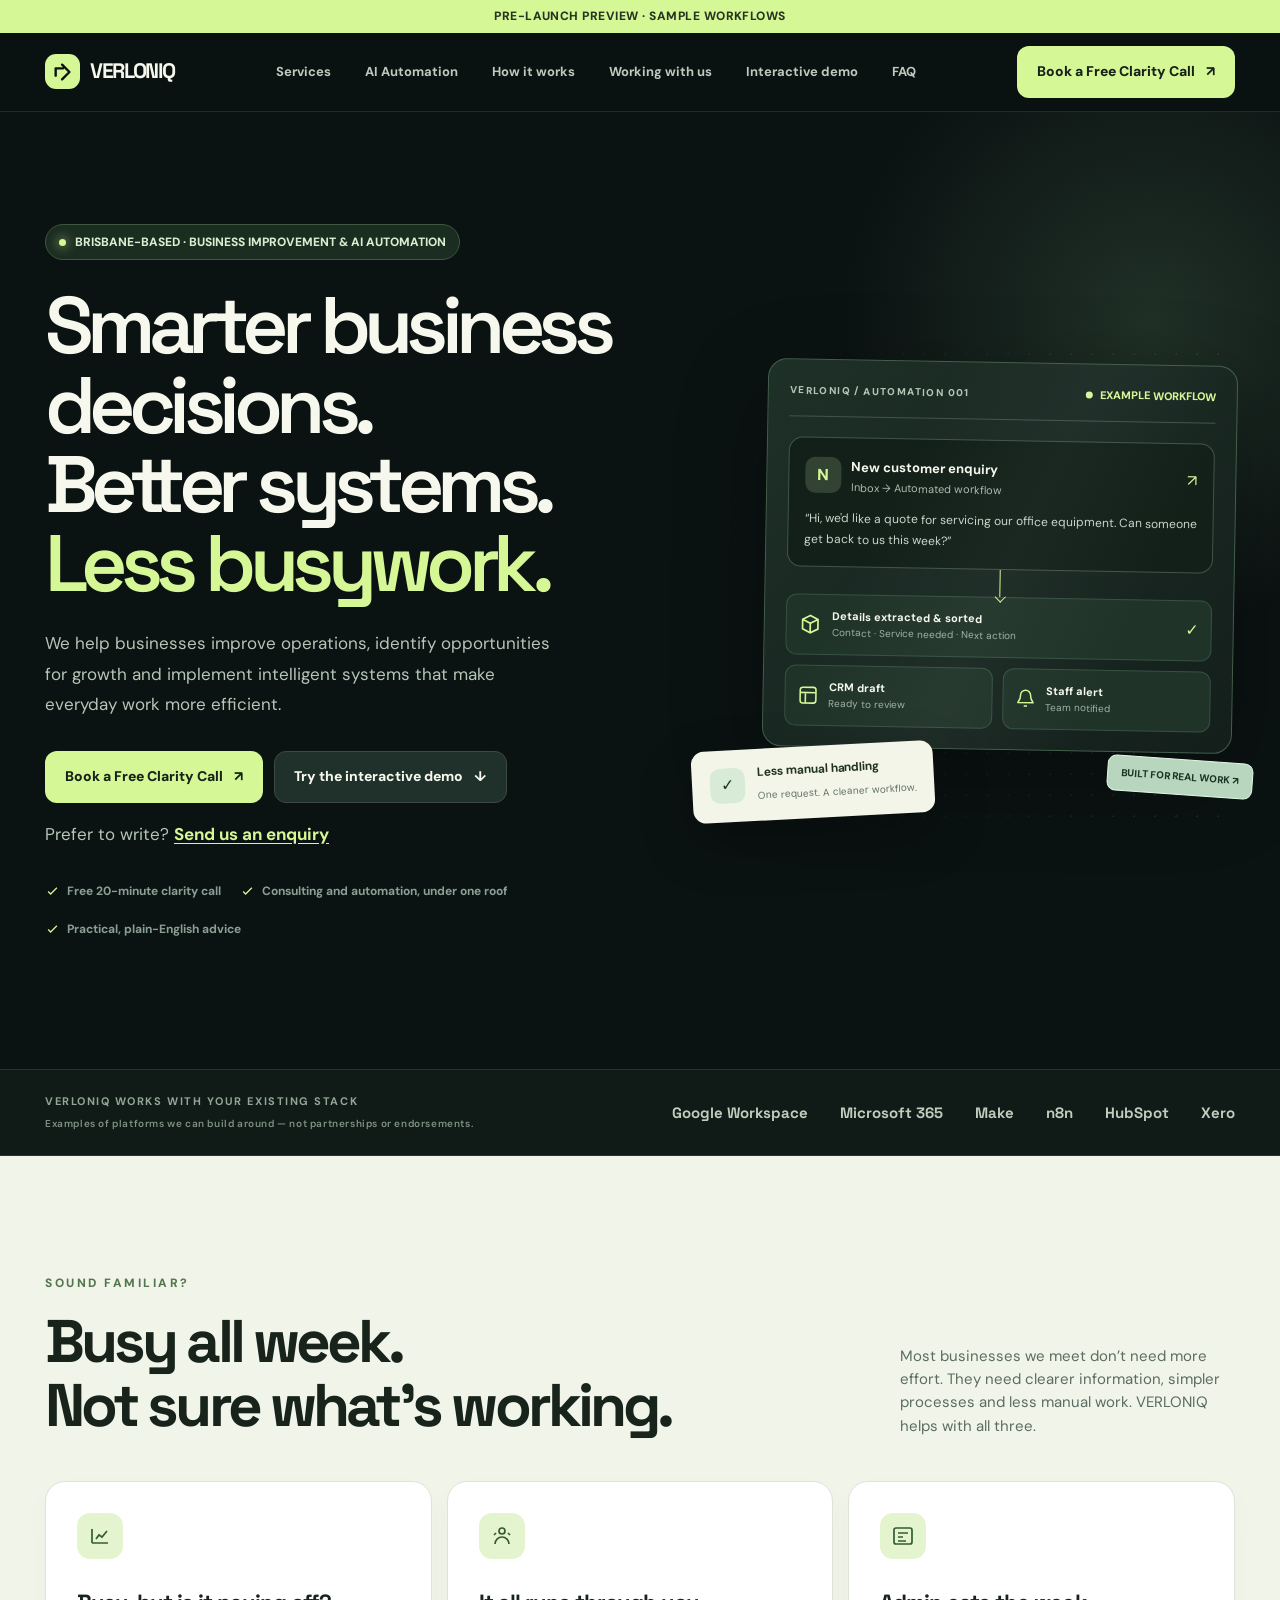
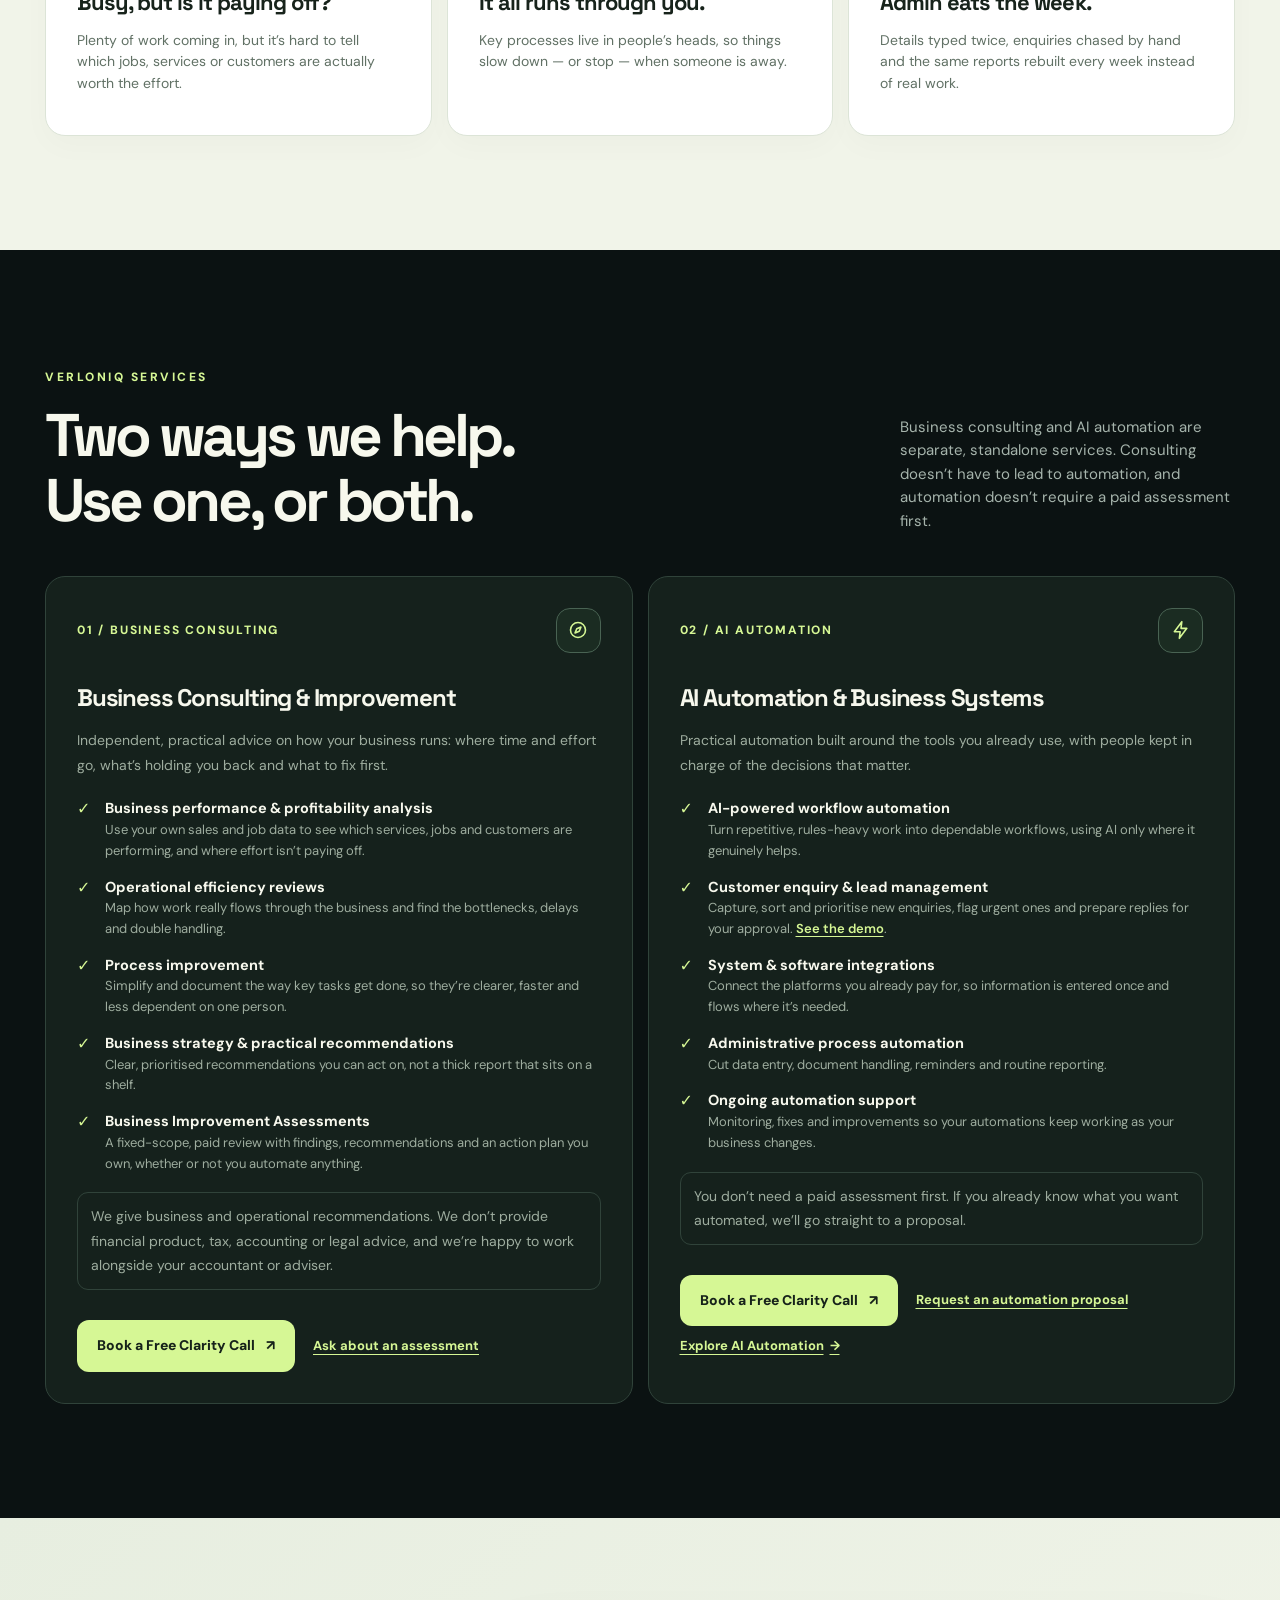
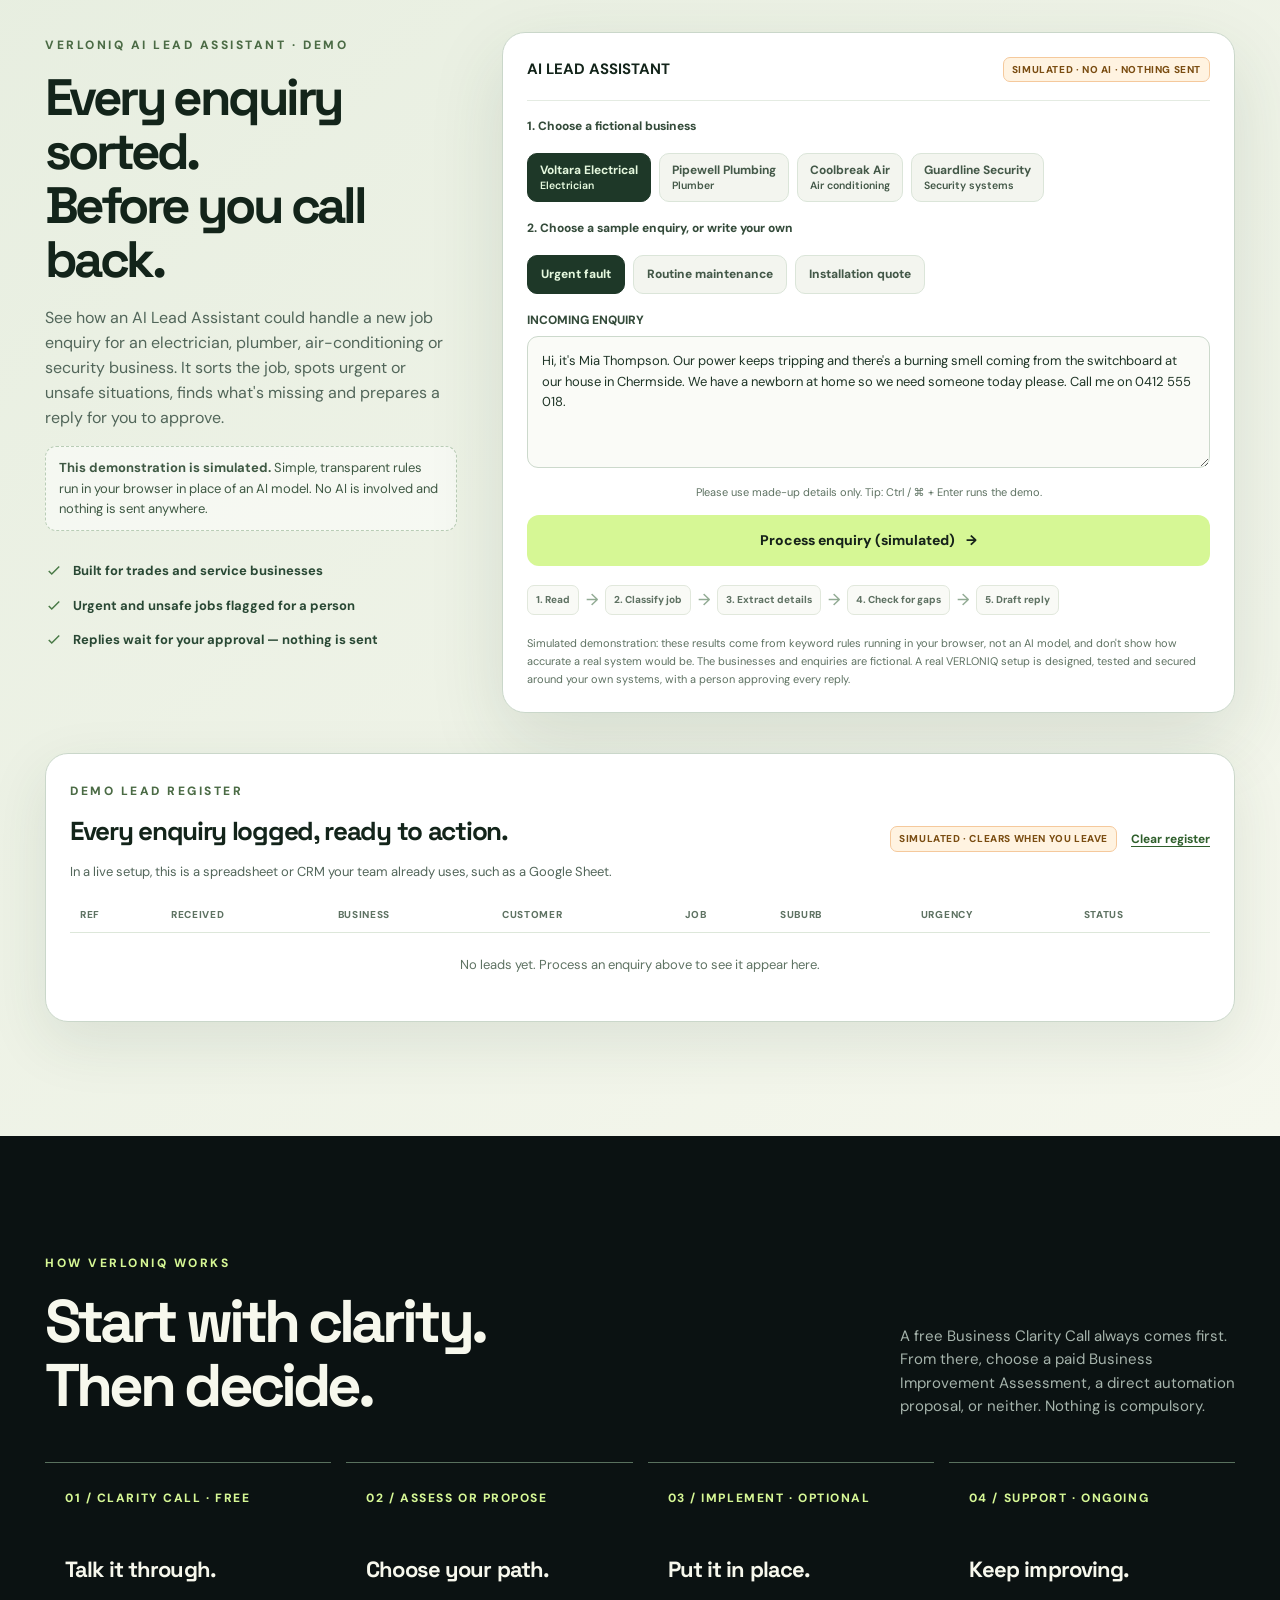
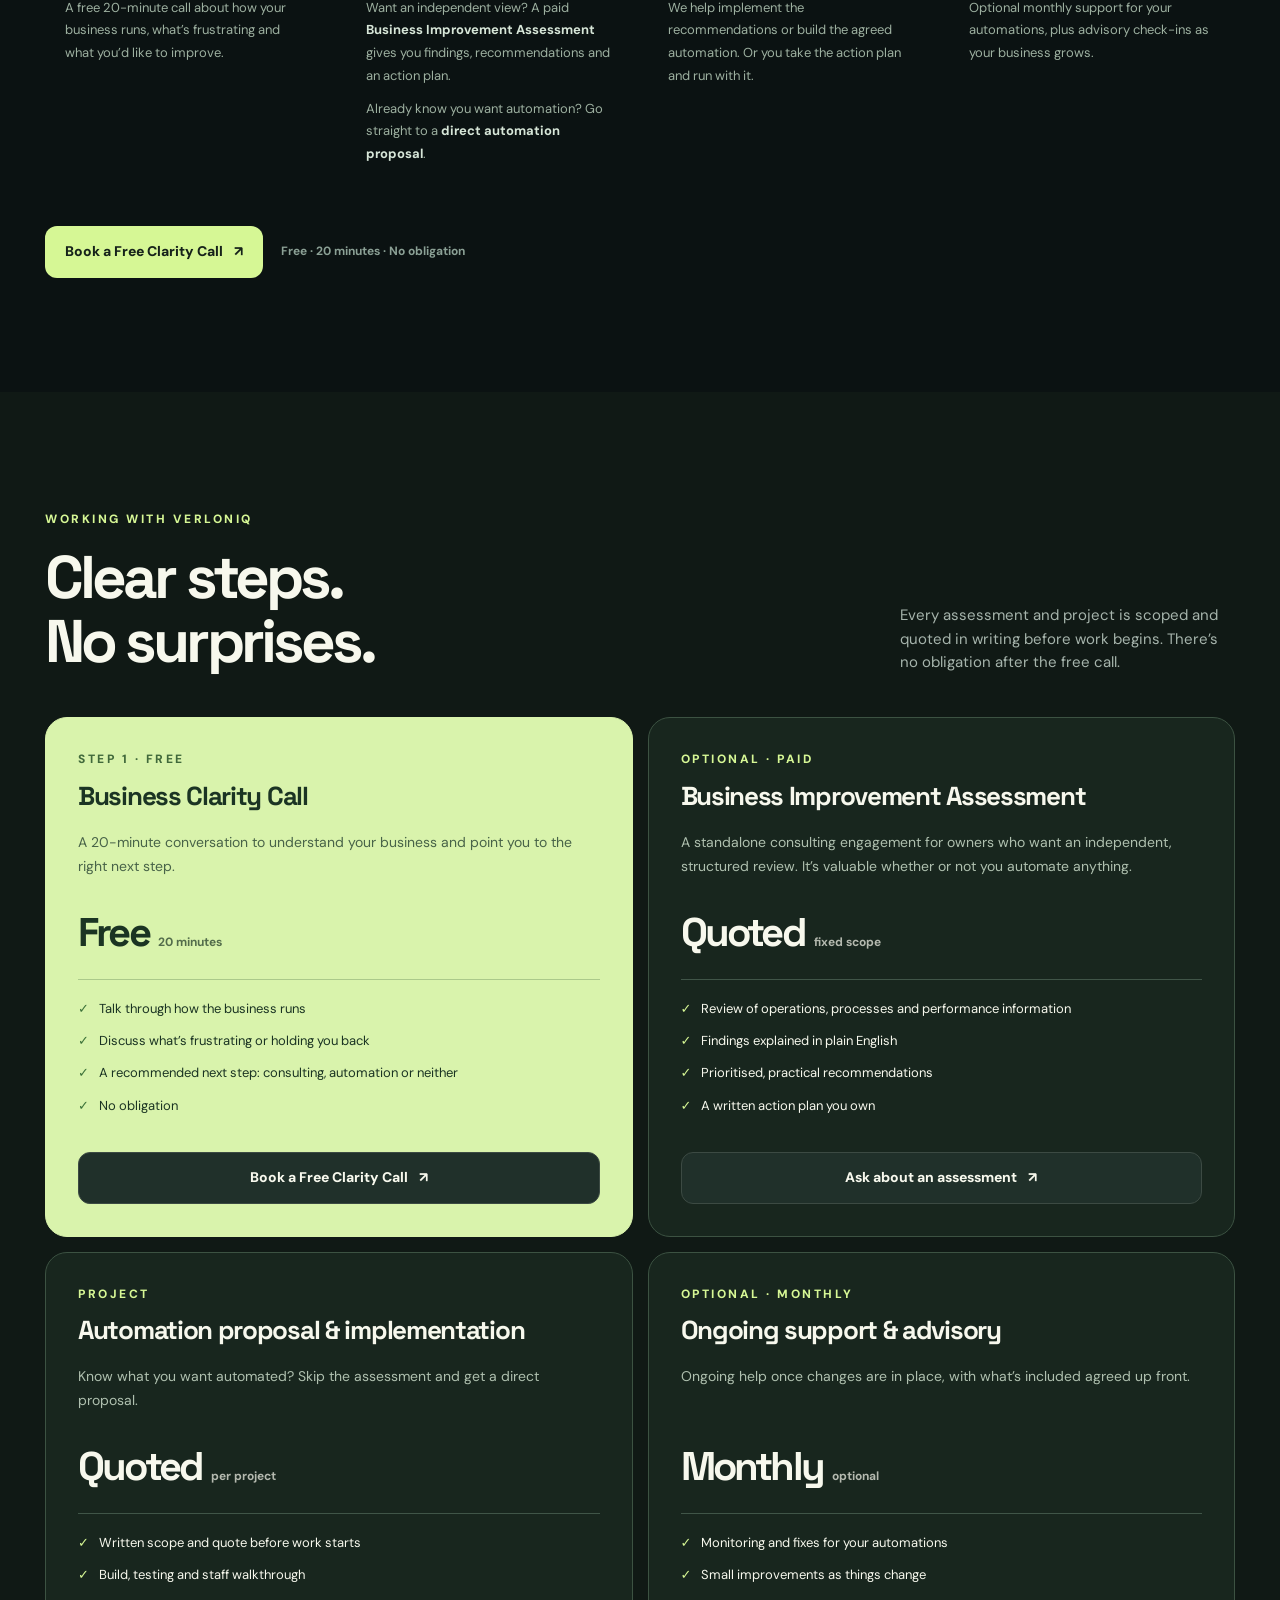
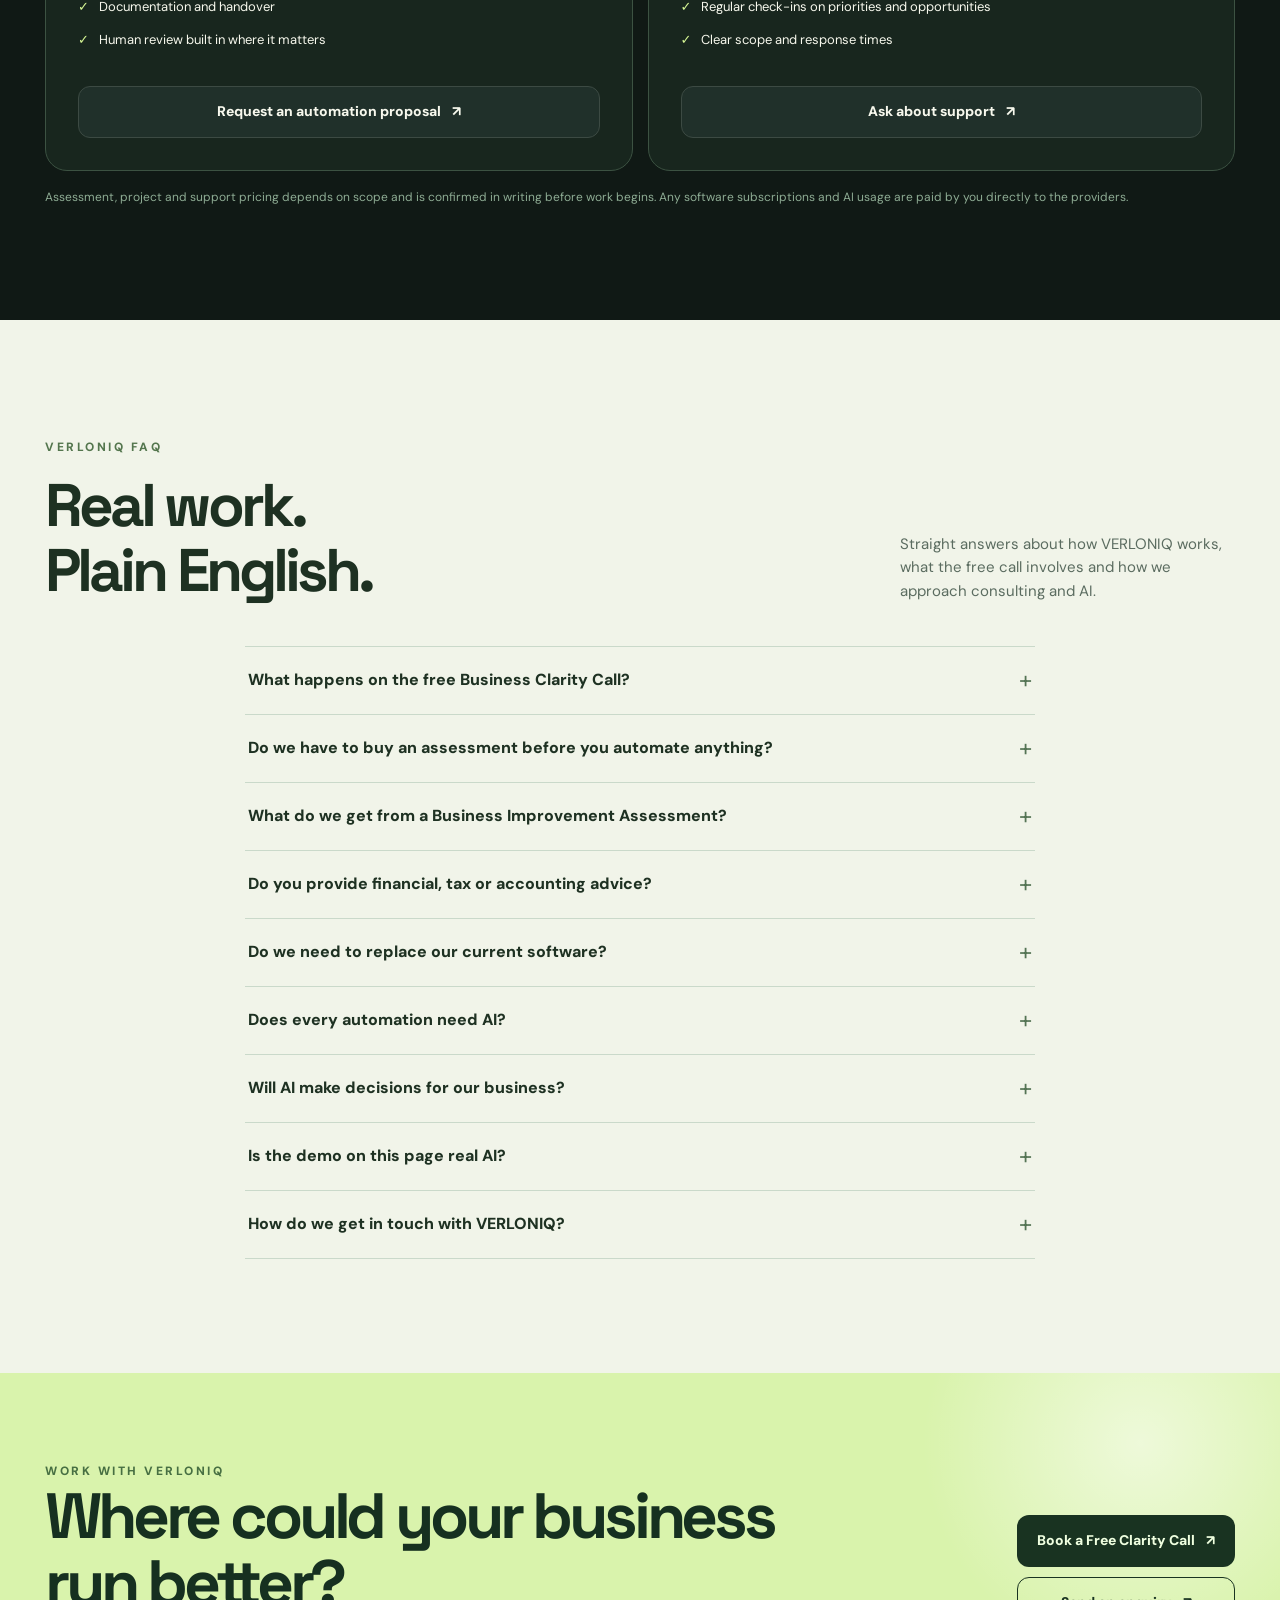
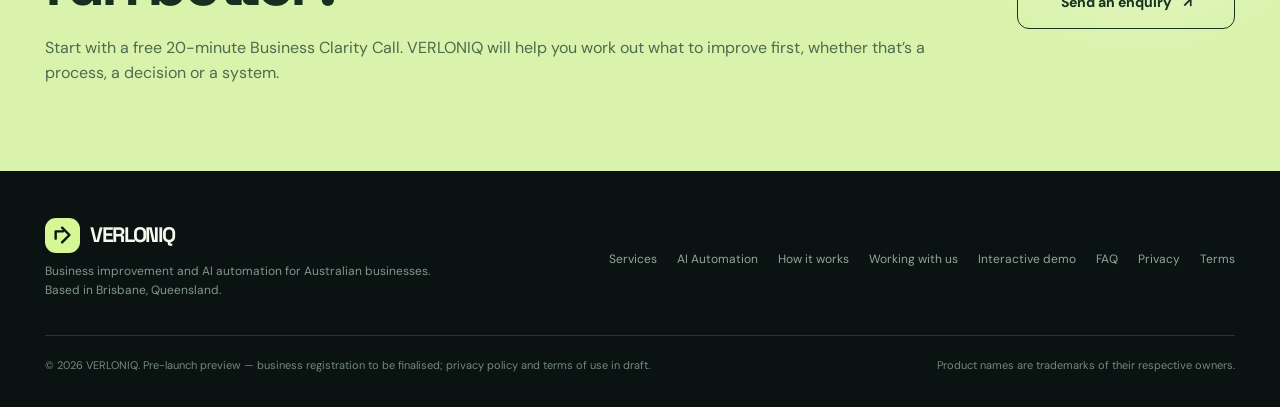
==== commit 9167bbc4: "Link the homepage to the AI Automation page Adds three links to /automation on the homepage, with no" ====
--- a/public/index.html
+++ b/public/index.html
@@ -86,7 +86,7 @@
     .hero-alt{margin:16px 0 0;font-size:13px;color:#8ba095}.link-btn{background:none;border:0;padding:0;color:var(--lime);font-weight:700;font-size:inherit;text-decoration:underline;text-underline-offset:3px;cursor:pointer;transition:color .2s}.link-btn:hover{color:#e7ffba}
     .how-card .path{margin-top:10px}.how-card p strong{color:#d7e6d8;font-weight:700}.how-actions{display:flex;flex-wrap:wrap;align-items:center;gap:12px 18px;margin-top:34px}.how-actions small{color:#8ba095;font-size:12px;font-weight:700}
     .price-card .price{font-size:40px}.price-card .price span{margin-left:6px}.engage-grid{grid-template-columns:repeat(2,1fr)}
-    .turnstile-box{margin-top:14px;min-height:65px}.turnstile-box[hidden]{display:none}
+    .turnstile-box{margin-top:14px;min-height:65px;max-width:100%}.turnstile-box[hidden],.ts-note[hidden]{display:none}.modal .ts-note{font-size:11px;margin:6px 0 0;color:#5e7262}.modal .ts-note a{color:#2f5f2c}
     .book-section-title{font-size:12px!important;font-weight:800;letter-spacing:.12em;text-transform:uppercase;color:#456f3f!important;margin:18px 0 0!important}
     /* AI Lead Assistant demo (simulated) + demo lead register */
     .sim-note{margin-top:14px;padding:11px 13px;border:1px dashed #b9cdb6;border-radius:11px;background:rgba(255,255,255,.5);font-size:13px;color:#3f5944!important}
@@ -128,6 +128,7 @@
     @media(max-width:380px){.pill{font-size:10.5px;padding:7px 11px;gap:7px}}
     @keyframes floaty{0%,100%{translate:0 0}50%{translate:0 -8px}}@keyframes pulse{0%,100%{box-shadow:0 0 0 0 rgba(214,247,149,.55)}50%{box-shadow:0 0 0 5px rgba(214,247,149,0)}}@keyframes fadeUp{from{opacity:0;translate:0 8px}to{opacity:1;translate:0 0}}@keyframes fadeIn{from{opacity:0}to{opacity:1}}@keyframes modalIn{from{opacity:0;transform:translateY(14px) scale(.98)}to{opacity:1;transform:none}}
 
+    @media(min-width:1051px) and (max-width:1180px){.nav-links{gap:24px}} /* keeps all nav links on one line at narrow desktop widths */
     @media(max-width:1050px){.hero-grid{gap:25px}.flow-main{right:-8px}.flow-note{left:-5px}.hero h1{font-size:clamp(50px,6.6vw,73px)}.nav-links{gap:19px}.section-top h2{font-size:52px}}
     @media(max-width:1050px){.nav{gap:12px}.nav-cta{margin-left:auto}.nav-links{display:none;position:absolute;top:100%;left:0;right:0;background:#12201a;border-bottom:1px solid #344839;flex-direction:column;align-items:stretch;gap:4px;padding:12px 22px 22px;box-shadow:0 24px 50px rgba(0,0,0,.35)}.nav-links.open{display:flex;animation:fadeUp .22s ease}.menu-toggle{display:block}.nav-links a{padding:12px 0;font-size:15px;border-bottom:1px solid #22332a}.nav-links a:after{display:none}}
     @media(max-width:800px){.container{width:min(100% - 36px,1190px)}.hero{padding:69px 0 95px}.hero-grid{grid-template-columns:1fr}.hero-copy>p{max-width:650px}.workflow-scene{max-width:500px;width:100%;min-height:490px;margin:26px auto 0}.nav-cta{display:none}.problem-grid,.services-grid{grid-template-columns:repeat(2,1fr)}.demo-layout{grid-template-columns:1fr}.demo-intro{position:static}.how-grid{grid-template-columns:repeat(2,1fr)}.section-top{display:block}.section-top p{margin-top:18px}.trustbar-inner{display:block}.integrations{margin-top:16px}.cta-inner{display:block}.cta .btn{margin-top:25px}.footer-row{display:block}.footer-meta{margin-top:25px}}
@@ -144,7 +145,7 @@
     <div class="container nav">
       <a class="brand" href="#top" aria-label="VERLONIQ home"><span class="mark"><svg width="22" height="22" viewBox="0 0 24 24" fill="none" aria-hidden="true"><path d="M4 16V8H12M11 4L19 12L11 20" stroke="currentColor" stroke-width="2.6" stroke-linecap="round" stroke-linejoin="round"/></svg></span>VERLONIQ</a>
       <nav class="nav-links" id="navLinks" aria-label="Main navigation">
-        <a href="#solutions">Services</a><a href="#how">How it works</a><a href="#pricing">Working with us</a><a href="#demo">Interactive demo</a><a href="#faq">FAQ</a>
+        <a href="#solutions">Services</a><a href="/automation">AI Automation</a><a href="#how">How it works</a><a href="#pricing">Working with us</a><a href="#demo">Interactive demo</a><a href="#faq">FAQ</a>
         <button class="btn btn-primary nav-mobile-cta" type="button" data-open-booking>Book a Free Clarity Call <span aria-hidden="true">↗</span></button>
       </nav>
       <button class="btn btn-primary nav-cta" type="button" data-open-booking>Book a Free Clarity Call <span aria-hidden="true">↗</span></button>
@@ -184,7 +185,7 @@
     </div></div></section>
     <section id="solutions"><div class="container"><div class="section-top reveal"><div><span class="eyebrow">VERLONIQ SERVICES</span><h2>Two ways we help.<br>Use one, or both.</h2></div><p>Business consulting and AI automation are separate, standalone services. Consulting doesn’t have to lead to automation, and automation doesn’t require a paid assessment first.</p></div><div class="areas-grid" data-stagger>
       <article class="service area-card"><div class="service-top"><span class="number">01 / BUSINESS CONSULTING</span><span class="service-icon"><svg width="20" height="20" viewBox="0 0 24 24" fill="none" stroke="currentColor" stroke-width="1.9" stroke-linecap="round" stroke-linejoin="round" aria-hidden="true"><circle cx="12" cy="12" r="9"/><path d="m15.5 8.5-2 5-5 2 2-5 5-2Z"/></svg></span></div><h3>Business Consulting &amp; Improvement</h3><p>Independent, practical advice on how your business runs: where time and effort go, what’s holding you back and what to fix first.</p><ul class="area-list"><li><div><strong>Business performance &amp; profitability analysis</strong><span>Use your own sales and job data to see which services, jobs and customers are performing, and where effort isn’t paying off.</span></div></li><li><div><strong>Operational efficiency reviews</strong><span>Map how work really flows through the business and find the bottlenecks, delays and double handling.</span></div></li><li><div><strong>Process improvement</strong><span>Simplify and document the way key tasks get done, so they’re clearer, faster and less dependent on one person.</span></div></li><li><div><strong>Business strategy &amp; practical recommendations</strong><span>Clear, prioritised recommendations you can act on, not a thick report that sits on a shelf.</span></div></li><li><div><strong>Business Improvement Assessments</strong><span>A fixed-scope, paid review with findings, recommendations and an action plan you own, whether or not you automate anything.</span></div></li></ul><p class="area-note">We give business and operational recommendations. We don’t provide financial product, tax, accounting or legal advice, and we’re happy to work alongside your accountant or adviser.</p><div class="area-actions"><button class="btn btn-primary" type="button" data-open-booking>Book a Free Clarity Call <span aria-hidden="true">↗</span></button><button class="text-link" type="button" data-open-modal data-service="Business Improvement Assessment">Ask about an assessment</button></div></article>
-      <article class="service area-card"><div class="service-top"><span class="number">02 / AI AUTOMATION</span><span class="service-icon"><svg width="20" height="20" viewBox="0 0 24 24" fill="none" stroke="currentColor" stroke-width="1.9" stroke-linecap="round" stroke-linejoin="round" aria-hidden="true"><path d="M13 2 4 14h7l-1 8 9-12h-7l1-8Z"/></svg></span></div><h3>AI Automation &amp; Business Systems</h3><p>Practical automation built around the tools you already use, with people kept in charge of the decisions that matter.</p><ul class="area-list"><li><div><strong>AI-powered workflow automation</strong><span>Turn repetitive, rules-heavy work into dependable workflows, using AI only where it genuinely helps.</span></div></li><li><div><strong>Customer enquiry &amp; lead management</strong><span>Capture, sort and prioritise new enquiries, flag urgent ones and prepare replies for your approval. <a class="inline-link" href="#demo">See the demo</a>.</span></div></li><li><div><strong>System &amp; software integrations</strong><span>Connect the platforms you already pay for, so information is entered once and flows where it’s needed.</span></div></li><li><div><strong>Administrative process automation</strong><span>Cut data entry, document handling, reminders and routine reporting.</span></div></li><li><div><strong>Ongoing automation support</strong><span>Monitoring, fixes and improvements so your automations keep working as your business changes.</span></div></li></ul><p class="area-note">You don’t need a paid assessment first. If you already know what you want automated, we’ll go straight to a proposal.</p><div class="area-actions"><button class="btn btn-primary" type="button" data-open-booking>Book a Free Clarity Call <span aria-hidden="true">↗</span></button><button class="text-link" type="button" data-open-modal data-service="AI-powered workflow automation">Request an automation proposal</button></div></article>
+      <article class="service area-card"><div class="service-top"><span class="number">02 / AI AUTOMATION</span><span class="service-icon"><svg width="20" height="20" viewBox="0 0 24 24" fill="none" stroke="currentColor" stroke-width="1.9" stroke-linecap="round" stroke-linejoin="round" aria-hidden="true"><path d="M13 2 4 14h7l-1 8 9-12h-7l1-8Z"/></svg></span></div><h3>AI Automation &amp; Business Systems</h3><p>Practical automation built around the tools you already use, with people kept in charge of the decisions that matter.</p><ul class="area-list"><li><div><strong>AI-powered workflow automation</strong><span>Turn repetitive, rules-heavy work into dependable workflows, using AI only where it genuinely helps.</span></div></li><li><div><strong>Customer enquiry &amp; lead management</strong><span>Capture, sort and prioritise new enquiries, flag urgent ones and prepare replies for your approval. <a class="inline-link" href="#demo">See the demo</a>.</span></div></li><li><div><strong>System &amp; software integrations</strong><span>Connect the platforms you already pay for, so information is entered once and flows where it’s needed.</span></div></li><li><div><strong>Administrative process automation</strong><span>Cut data entry, document handling, reminders and routine reporting.</span></div></li><li><div><strong>Ongoing automation support</strong><span>Monitoring, fixes and improvements so your automations keep working as your business changes.</span></div></li></ul><p class="area-note">You don’t need a paid assessment first. If you already know what you want automated, we’ll go straight to a proposal.</p><div class="area-actions"><button class="btn btn-primary" type="button" data-open-booking>Book a Free Clarity Call <span aria-hidden="true">↗</span></button><button class="text-link" type="button" data-open-modal data-service="AI-powered workflow automation">Request an automation proposal</button><a class="text-link" href="/automation">Explore AI Automation <span aria-hidden="true">→</span></a></div></article>
     </div></div></section>
     <section class="demo" id="demo"><div class="container demo-layout"><div class="demo-intro reveal"><span class="eyebrow">VERLONIQ AI LEAD ASSISTANT · DEMO</span><h2>Every enquiry sorted.<br>Before you call back.</h2><p>See how an AI Lead Assistant could handle a new job enquiry for an electrician, plumber, air-conditioning or security business. It sorts the job, spots urgent or unsafe situations, finds what's missing and prepares a reply for you to approve.</p><p class="sim-note"><strong>This demonstration is simulated.</strong> Simple, transparent rules run in your browser in place of an AI model. No AI is involved and nothing is sent anywhere.</p><div class="demo-highlights"><div><svg width="18" height="18" viewBox="0 0 24 24" fill="none" stroke="currentColor" stroke-width="2" aria-hidden="true"><path d="m5 12 4 4L19 6"/></svg> Built for trades and service businesses</div><div><svg width="18" height="18" viewBox="0 0 24 24" fill="none" stroke="currentColor" stroke-width="2" aria-hidden="true"><path d="m5 12 4 4L19 6"/></svg> Urgent and unsafe jobs flagged for a person</div><div><svg width="18" height="18" viewBox="0 0 24 24" fill="none" stroke="currentColor" stroke-width="2" aria-hidden="true"><path d="m5 12 4 4L19 6"/></svg> Replies wait for your approval — nothing is sent</div></div></div>
       <div class="demo-card reveal" style="--d:.12s"><div class="demo-card-head"><strong>AI LEAD ASSISTANT</strong><span class="sim-badge">SIMULATED · NO AI · NOTHING SENT</span></div>
@@ -214,7 +215,7 @@
     <section class="faq-area" id="faq"><div class="container"><div class="section-top reveal"><div><span class="eyebrow">VERLONIQ FAQ</span><h2>Real work.<br>Plain English.</h2></div><p>Straight answers about how VERLONIQ works, what the free call involves and how we approach consulting and AI.</p></div><div class="faq-list" data-stagger><details><summary>What happens on the free Business Clarity Call?</summary><p>We’ll ask how your business runs, what’s frustrating and what you’d like to improve. You’ll leave with an honest view of where to start and a recommended next step, whether that’s consulting, automation or nothing at all. There’s no obligation.</p></details><details><summary>Do we have to buy an assessment before you automate anything?</summary><p>No. If you already know what you want automated, we’ll go straight to a written automation proposal. The Business Improvement Assessment is a separate service for owners who want an independent review first.</p></details><details><summary>What do we get from a Business Improvement Assessment?</summary><p>A fixed-scope review of how your business operates, with findings in plain English, prioritised recommendations and a written action plan you own. It’s useful on its own: you can implement it yourself, with us or with anyone else.</p></details><details><summary>Do you provide financial, tax or accounting advice?</summary><p>No. We provide practical business and operational recommendations based on the information you share. We don’t provide financial product advice, tax, accounting or legal services, and we’re happy to work alongside your accountant or adviser.</p></details><details><summary>Do we need to replace our current software?</summary><p>Usually not. The goal is to improve how work flows through the systems you already use. We check each platform’s capabilities and permissions before proposing an integration.</p></details><details><summary>Does every automation need AI?</summary><p>No. If simple, predictable rules solve the problem more reliably and cheaply, we’ll use those. AI is most useful for interpreting unstructured inputs such as emails, messages and documents.</p></details><details><summary>Will AI make decisions for our business?</summary><p>Not by default. Important communications, pricing, financial changes and unusual situations should be designed with human review and explicit permission.</p></details><details><summary>Is the demo on this page real AI?</summary><p>No, and we’d rather be upfront about that. The interactive demo uses simple rules running in your browser to illustrate the idea. A real project would be designed, tested and secured around your own systems.</p></details><details><summary>How do we get in touch with VERLONIQ?</summary><p><span data-booking="live">The quickest way is to book a free 20-minute Business Clarity Call at a time that suits you.</span><span data-booking="placeholder">Online booking for the free 20-minute Business Clarity Call is being set up.</span> <span data-form="live">You can also use the enquiry form and we’ll reply by email.</span><span data-form="demo">The enquiry form is still in demonstration mode while VERLONIQ prepares to launch. It checks your details but doesn’t send or store anything yet.</span></p></details></div></div></section>
     <section class="cta" id="contact"><div class="container cta-inner reveal"><div><span class="eyebrow" style="color:#476f42">WORK WITH VERLONIQ</span><h2>Where could your business run better?</h2><p>Start with a free 20-minute Business Clarity Call. VERLONIQ will help you work out what to improve first, whether that’s a process, a decision or a system.</p></div><div class="cta-actions"><button class="btn" type="button" data-open-booking>Book a Free Clarity Call <span aria-hidden="true">↗</span></button><button class="btn btn-outline" type="button" data-open-modal>Send an enquiry <span aria-hidden="true">↗</span></button><small class="cta-note" data-form="demo">Enquiry form in demo mode · nothing is sent yet</small></div></div></section>
   </main>
-  <footer><div class="container"><div class="footer-row"><div><a class="brand" href="#top" aria-label="VERLONIQ home"><span class="mark"><svg width="22" height="22" viewBox="0 0 24 24" fill="none" aria-hidden="true"><path d="M4 16V8H12M11 4L19 12L11 20" stroke="currentColor" stroke-width="2.6" stroke-linecap="round" stroke-linejoin="round"/></svg></span>VERLONIQ</a><p>Business improvement and AI automation for Australian businesses.<br>Based in Brisbane, Queensland.</p></div><nav class="footer-meta" aria-label="Footer navigation"><a href="#solutions">Services</a><a href="#how">How it works</a><a href="#pricing">Working with us</a><a href="#demo">Interactive demo</a><a href="#faq">FAQ</a><a href="privacy.html">Privacy</a><a href="terms.html">Terms</a></nav></div><div class="footer-bottom"><span>© <span id="year">2026</span> VERLONIQ. Pre-launch preview — business registration to be finalised; <a href="privacy.html">privacy policy</a> and <a href="terms.html">terms of use</a> in draft.</span><span><span data-form="demo">The enquiry form is in demo mode, so no customer data is collected. </span>Product names are trademarks of their respective owners.</span></div></div></footer>
+  <footer><div class="container"><div class="footer-row"><div><a class="brand" href="#top" aria-label="VERLONIQ home"><span class="mark"><svg width="22" height="22" viewBox="0 0 24 24" fill="none" aria-hidden="true"><path d="M4 16V8H12M11 4L19 12L11 20" stroke="currentColor" stroke-width="2.6" stroke-linecap="round" stroke-linejoin="round"/></svg></span>VERLONIQ</a><p>Business improvement and AI automation for Australian businesses.<br>Based in Brisbane, Queensland.</p></div><nav class="footer-meta" aria-label="Footer navigation"><a href="#solutions">Services</a><a href="/automation">AI Automation</a><a href="#how">How it works</a><a href="#pricing">Working with us</a><a href="#demo">Interactive demo</a><a href="#faq">FAQ</a><a href="privacy.html">Privacy</a><a href="terms.html">Terms</a></nav></div><div class="footer-bottom"><span>© <span id="year">2026</span> VERLONIQ. Pre-launch preview — business registration to be finalised; <a href="privacy.html">privacy policy</a> and <a href="terms.html">terms of use</a> in draft.</span><span><span data-form="demo">The enquiry form is in demo mode, so no customer data is collected. </span>Product names are trademarks of their respective owners.</span></div></div></footer>
   <div class="modal-backdrop" id="enquiryModal" aria-hidden="true"><div class="modal" role="dialog" aria-modal="true" aria-labelledby="modalTitle" aria-describedby="modalDesc">
     <div class="modal-top"><span class="eyebrow" style="color:#456f3f">VERLONIQ · ENQUIRY</span><button class="close" type="button" data-close-modal aria-label="Close dialog">×</button></div>
     <div id="enquiryFormView">
@@ -234,7 +235,7 @@
         <div class="field"><label for="fService">Service of interest</label><select id="fService" name="service" required aria-describedby="fService-err"><option value="">Choose a service…</option><optgroup label="Business consulting"><option>Business performance &amp; profitability analysis</option><option>Operational efficiency review</option><option>Process improvement</option><option>Business strategy &amp; recommendations</option><option>Business Improvement Assessment</option></optgroup><optgroup label="AI automation"><option>AI-powered workflow automation</option><option>Customer enquiry &amp; lead management</option><option>System &amp; software integrations</option><option>Administrative process automation</option><option>Ongoing automation support</option></optgroup><option>Not sure yet</option></select><p class="field-error" id="fService-err"></p></div>
         <div class="field"><label for="fMessage">What would you like to improve?</label><textarea id="fMessage" name="message" maxlength="2000" required placeholder="e.g. We’re busy but not sure which jobs are profitable, and every new enquiry gets copied into two spreadsheets…" aria-describedby="fMessage-hint fMessage-err"></textarea><p class="field-hint" id="fMessage-hint">A few sentences is plenty: what happens today, what’s frustrating and what you’d like to change. Please don’t include passwords, financial details or your customers’ personal information.</p><p class="field-error" id="fMessage-err"></p></div>
         <div class="field"><label class="check" for="fConsent"><input id="fConsent" name="consent" type="checkbox" value="Yes — agreed to the privacy notice" required aria-describedby="fConsent-err"><span>I agree to VERLONIQ collecting and using these details to respond to my enquiry, as described in the <a href="privacy.html" target="_blank" rel="noopener">Privacy Policy</a>.</span></label><p class="field-error" id="fConsent-err"></p></div>
-        <div class="turnstile-box" id="turnstileBox" hidden></div><p class="field-error" id="turnstile-err" role="alert"></p>
+        <div class="turnstile-box" id="turnstileBox" hidden></div><p class="ts-note" id="tsNote" hidden>Spam protection by Cloudflare Turnstile. See our <a href="privacy.html" target="_blank" rel="noopener">Privacy Policy</a>.</p><p class="field-error" id="turnstile-err" role="alert"></p>
         <p class="privacy-notice"><strong>Privacy notice:</strong> VERLONIQ uses these details only to respond to your enquiry and won't add you to marketing lists without asking. <span data-form="live">Your enquiry is sent securely through Formspree, our form provider, which stores submissions in the United States, and is then delivered to our business inbox.</span><span data-form="demo">When the form is connected, enquiries will be sent through Formspree, our form provider, which stores submissions in the United States.</span> You can ask us to access, correct or delete your information at any time.</p>
         <button class="btn btn-primary" type="submit" id="enquirySubmit"><span data-form="live">Send enquiry</span><span data-form="demo">Check my details (demo)</span> <span aria-hidden="true">↗</span></button>
         <div class="form-status" id="formStatus" role="status" aria-live="polite" hidden></div>
@@ -303,13 +304,23 @@
         if(e.key==='Tab'&&current){const f=focusables(current);const first=f[0],last=f[f.length-1];if(e.shiftKey&&document.activeElement===first){e.preventDefault();last.focus()}else if(!e.shiftKey&&document.activeElement===last){e.preventDefault();first.focus()}}
       });
 
-      // Optional Cloudflare Turnstile (Formspree-supported CAPTCHA). Loaded only when live + configured, and only once the form is opened.
+      // Optional Cloudflare Turnstile (Formspree verifies the token server-side with the Secret Key held in Formspree).
+      // Loaded only when the form is live AND a site key is configured, and only once the form is opened.
       let tsWidget=null,tsRequested=false;const tsErr=$('turnstile-err');
-      const tsFail=()=>{tsErr.textContent='The security check couldn\'t load. Please refresh the page and try again.'};
-      const loadTurnstile=()=>{if(!tsKey||tsRequested)return;tsRequested=true;$('turnstileBox').hidden=false;
-        window.vqTurnstileReady=()=>{try{tsWidget=window.turnstile.render('#turnstileBox',{sitekey:tsKey,theme:'light',action:'enquiry',callback:()=>{tsErr.textContent=''},'error-callback':tsFail})}catch{tsFail()}};
-        const sc=document.createElement('script');sc.src='https://challenges.cloudflare.com/turnstile/v0/api.js?render=explicit&onload=vqTurnstileReady';sc.async=true;sc.onerror=()=>{tsRequested=false;tsFail()};document.head.appendChild(sc)};
-      const tsToken=()=>{try{return tsWidget!==null&&window.turnstile?window.turnstile.getResponse(tsWidget):''}catch{return ''}};
+      const tsMsg=m=>{tsErr.textContent=m};
+      const tsFail=()=>{tsMsg('The security check couldn\'t load. Please check your connection or disable content blockers for this site, then refresh the page.')};
+      const loadTurnstile=()=>{if(!tsKey||tsRequested)return;tsRequested=true;$('turnstileBox').hidden=false;$('tsNote').hidden=false;
+        window.vqTurnstileReady=()=>{try{
+          const box=$('turnstileBox');const wide=(box.clientWidth||form.clientWidth)>=300;
+          tsWidget=window.turnstile.render('#turnstileBox',{sitekey:tsKey,theme:'light',action:'enquiry',size:wide?'flexible':'compact',
+            'refresh-expired':'auto','refresh-timeout':'auto',retry:'auto',
+            callback:()=>{tsMsg('')},
+            'expired-callback':()=>{tsMsg('The security check expired and is refreshing. Please wait a moment, then send again.')},
+            'timeout-callback':()=>{tsMsg('The security check timed out and is refreshing. Please complete it again.')},
+            'error-callback':()=>{tsMsg('The security check didn\'t complete. It will retry automatically. If this keeps happening, refresh the page.');return true}})
+        }catch{tsFail()}};
+        const sc=document.createElement('script');sc.src='https://challenges.cloudflare.com/turnstile/v0/api.js?render=explicit&onload=vqTurnstileReady';sc.async=true;sc.defer=true;sc.onerror=()=>{tsRequested=false;sc.remove();tsFail()};document.head.appendChild(sc)};
+      const tsToken=()=>{try{return tsWidget!==null&&window.turnstile?window.turnstile.getResponse(tsWidget)||'':''}catch{return ''}};
       const tsReset=()=>{try{if(tsWidget!==null&&window.turnstile)window.turnstile.reset(tsWidget)}catch{}};
 
       // Enquiry form: validation, spam traps, duplicate guard and Formspree submission (only when an endpoint is configured)
@@ -339,16 +350,19 @@
         if($('hpField').value){setStatus('Sorry, your enquiry couldn\'t be sent. Please refresh the page and try again.','error');return} // honeypot: bots only; nothing is sent and we don't claim it was
         const sig=hash([email,$('fBusiness').value,$('fMessage').value].map(x=>x.trim().toLowerCase()).join('|'));
         if(sentHashes.includes(sig)){setStatus('You\'ve already sent this enquiry, so we haven\'t sent it again. We\'ll be in touch soon. To add something, edit your message and send again.','info');return}
-        const token=tsKey?tsToken():'';if(tsKey&&!token){tsErr.textContent=tsWidget===null?'The security check is still loading — please wait a moment.':'Please complete the security check above.';return}
+        const token=tsKey?tsToken():'';if(tsKey&&!token){tsMsg(!tsRequested||tsWidget===null?'The security check is still loading. Please wait a moment.':'Please complete the security check above, then send again.');return}
         sending=true;submitBtn.disabled=true;const label=submitBtn.innerHTML;submitBtn.textContent='Sending…';
-        const data=new FormData(form);data.set('_subject',`New VERLONIQ enquiry: ${$('fBusiness').value.trim()}`);data.set('consent_given_at',new Date().toISOString());
+        const data=new FormData(form);if(token)data.set('cf-turnstile-response',token);data.set('_subject',`New VERLONIQ enquiry: ${$('fBusiness').value.trim()}`);data.set('consent_given_at',new Date().toISOString());
         const ctrl=new AbortController();const timer=setTimeout(()=>ctrl.abort(),15000);
         const fallback=contactEmail?` or email ${contactEmail}`:'';
         try{
-          const res=await fetch(endpoint,{method:'POST',body:data,headers:{Accept:'application/json'},signal:ctrl.signal});
-          if(res.ok){rememberSent(sig);showSuccess(name,email);form.reset();tsReset()}
-          else{let detail='';try{const j=await res.json();detail=(j.errors||[]).map(x=>x.message).filter(Boolean).join(' ')}catch{}
-            tsReset();setStatus(`Sorry, your enquiry couldn't be sent${detail?': '+detail:'.'} Please check your details and try again${fallback}.`,'error')}
+          // Success only when Formspree explicitly confirms acceptance ({"ok": true}); redirects and non-JSON pages are never treated as sent.
+          const res=await fetch(endpoint,{method:'POST',body:data,headers:{Accept:'application/json'},redirect:'manual',signal:ctrl.signal});
+          let body=null;try{if((res.headers.get('content-type')||'').includes('json'))body=await res.json()}catch{}
+          if(res.ok&&body&&body.ok===true){rememberSent(sig);showSuccess(name,email);form.reset();tsReset()}
+          else{const detail=body?[...(Array.isArray(body.errors)?body.errors.map(x=>x&&x.message):[]),typeof body.error==='string'?body.error:''].filter(Boolean).join(' '):'';
+            console.warn('VERLONIQ enquiry not confirmed by Formspree',{status:res.status,type:res.type,errors:body?(body.errors||body.error||null):null});
+            tsReset();const captcha=tsKey&&(res.status===403||/captcha|turnstile/i.test(detail));if(captcha)tsMsg('Please complete the security check again.');setStatus(captcha?`Sorry, the security check couldn't be verified, so your enquiry wasn't sent. Please complete the check again and resend${fallback}.`:res.ok||res.type==='opaqueredirect'?`Sorry, we couldn't confirm that your enquiry was received, so it may not have been sent. Please try again${fallback}.`:`Sorry, your enquiry couldn't be sent${detail?': '+detail:'.'} Please check your details and try again${fallback}.`,'error')}
         }catch{tsReset();setStatus(`Sorry, we couldn't reach our enquiry service, so your enquiry hasn't been sent. Please check your connection and try again in a moment${fallback}.`,'error')}
         finally{clearTimeout(timer);sending=false;submitBtn.disabled=false;submitBtn.innerHTML=label}
       });
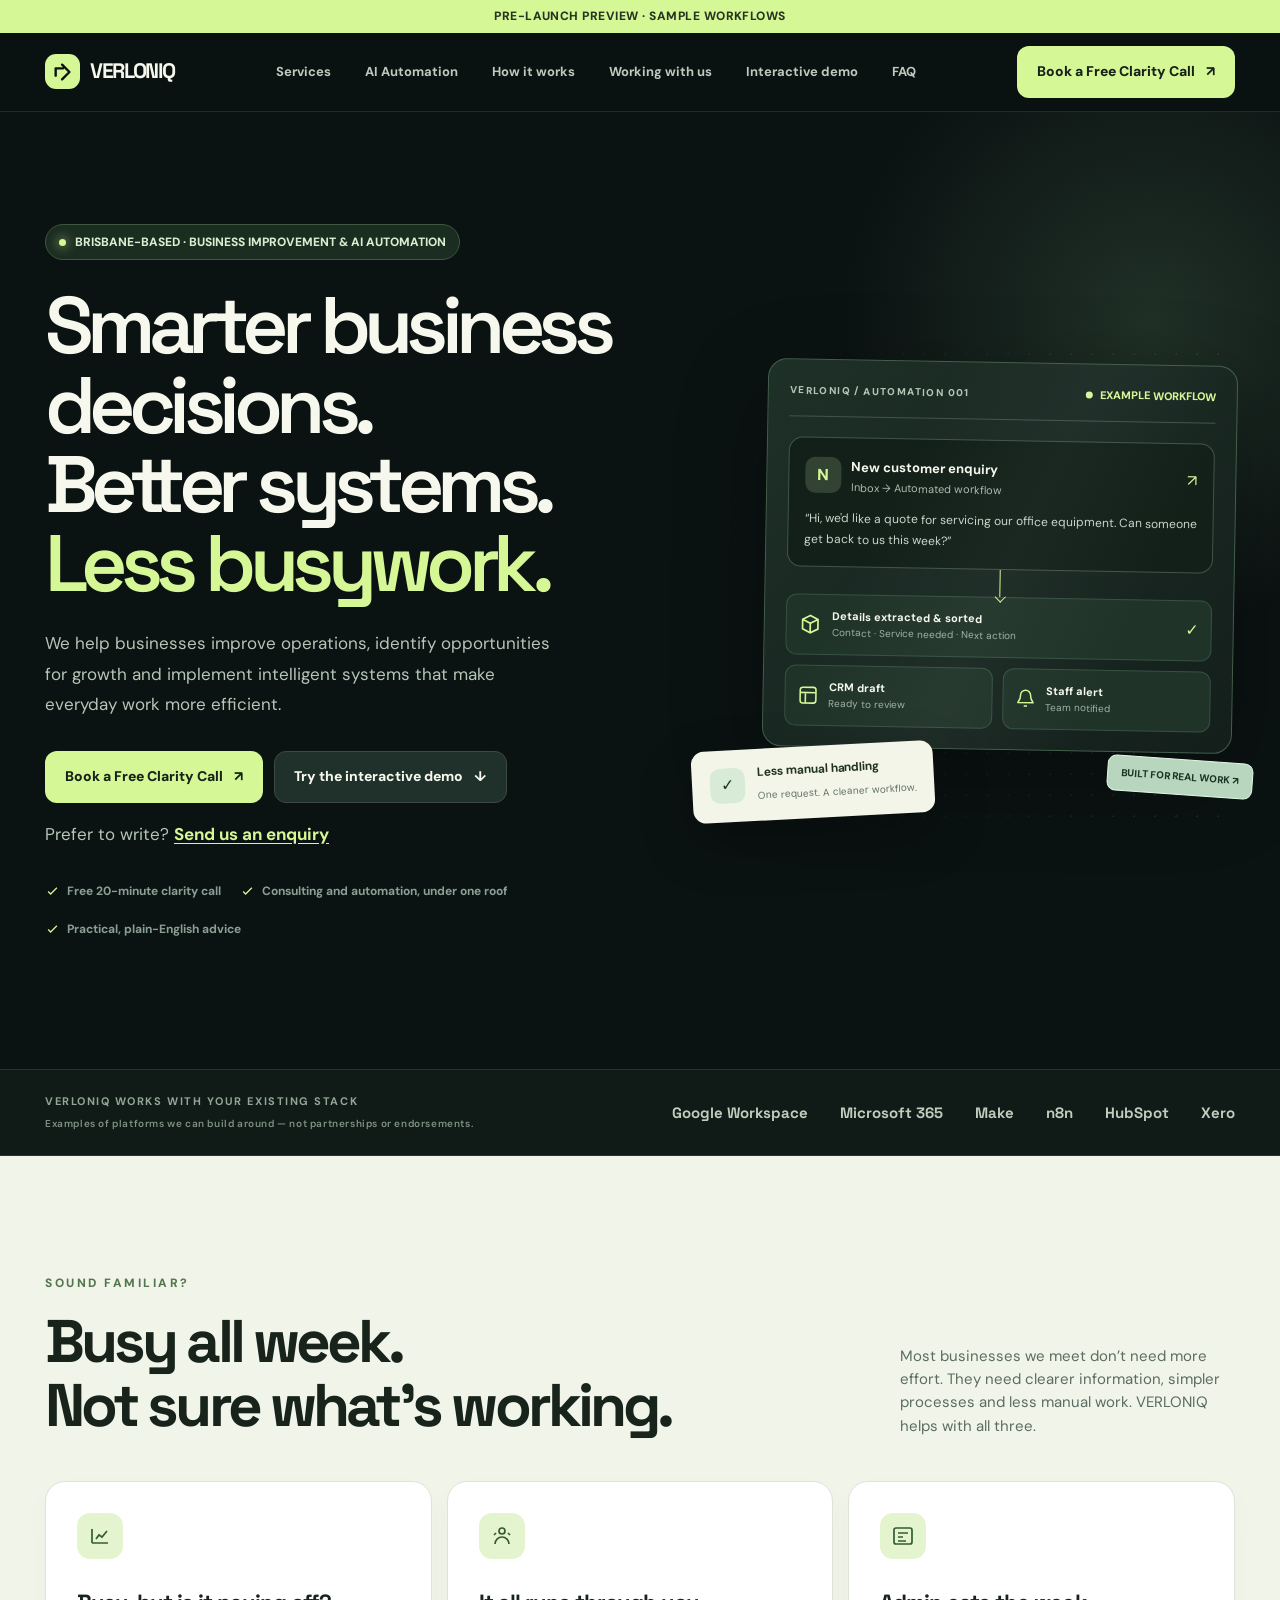
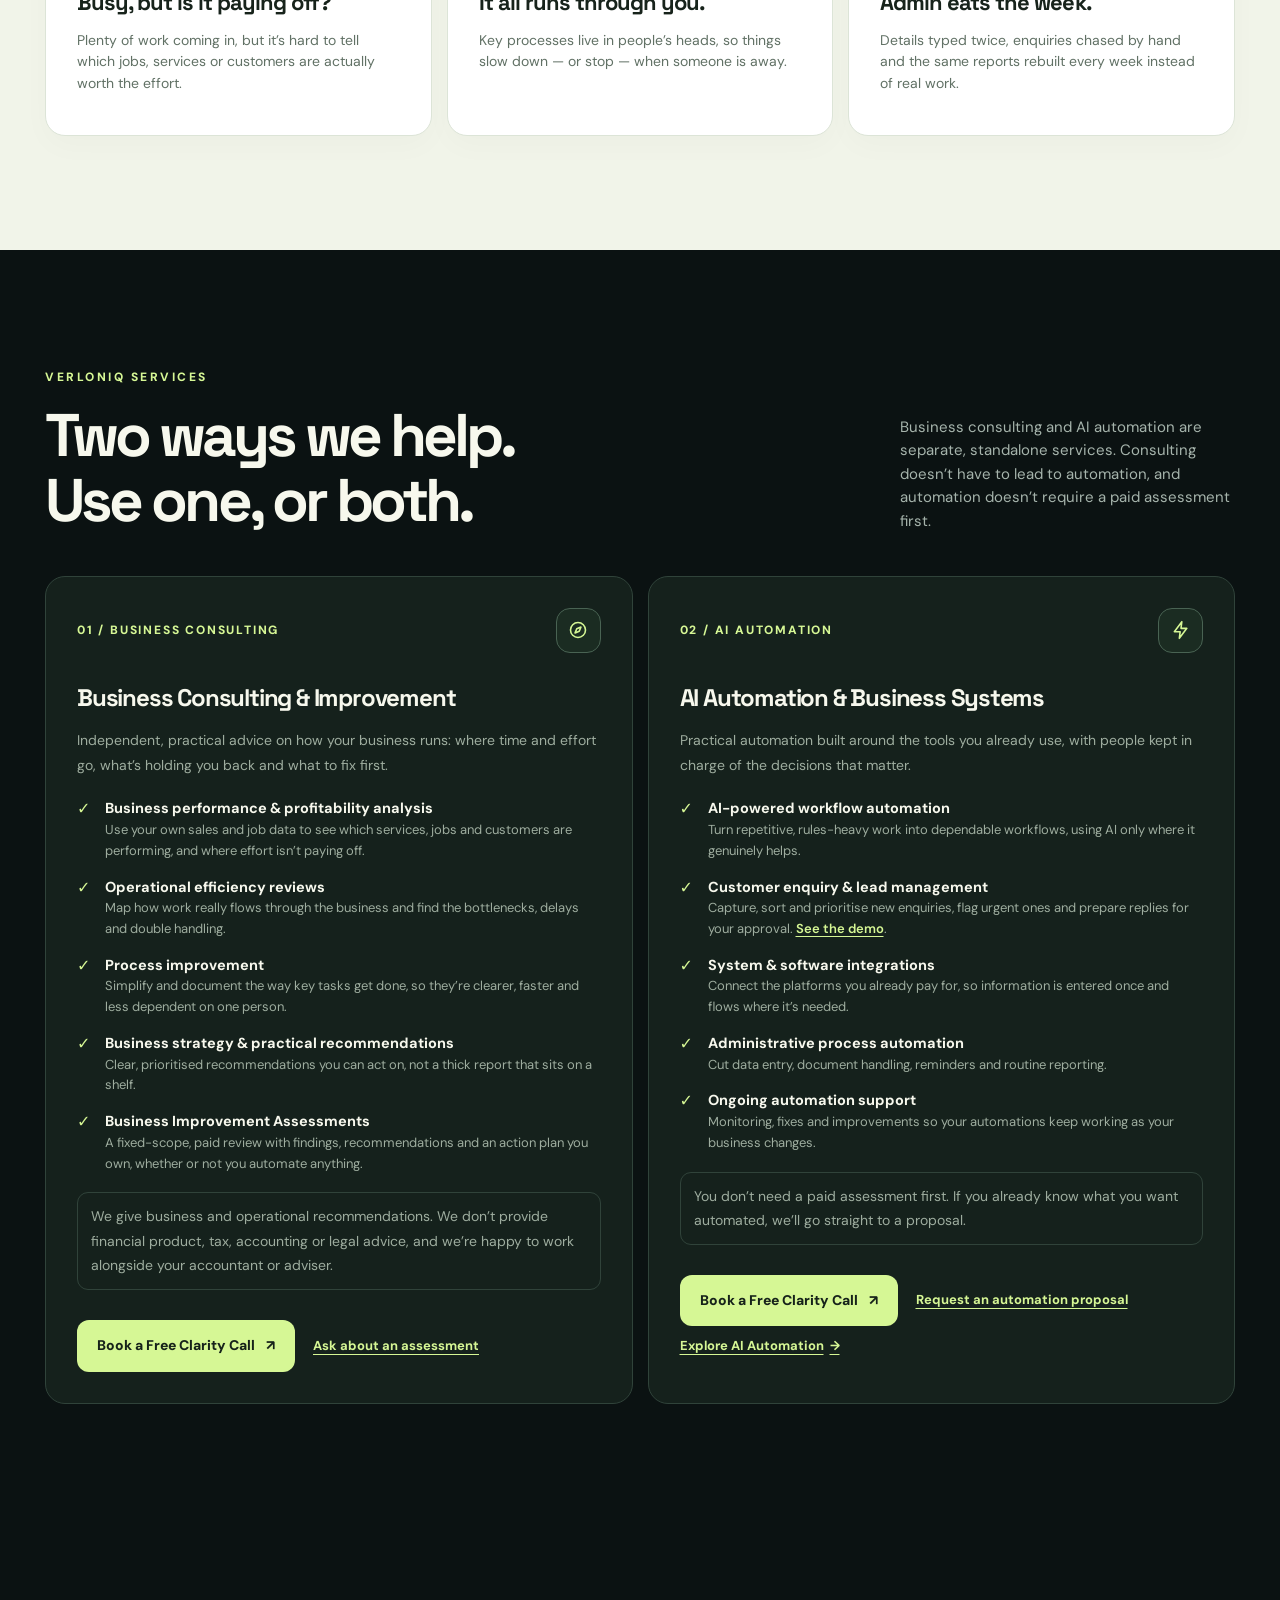
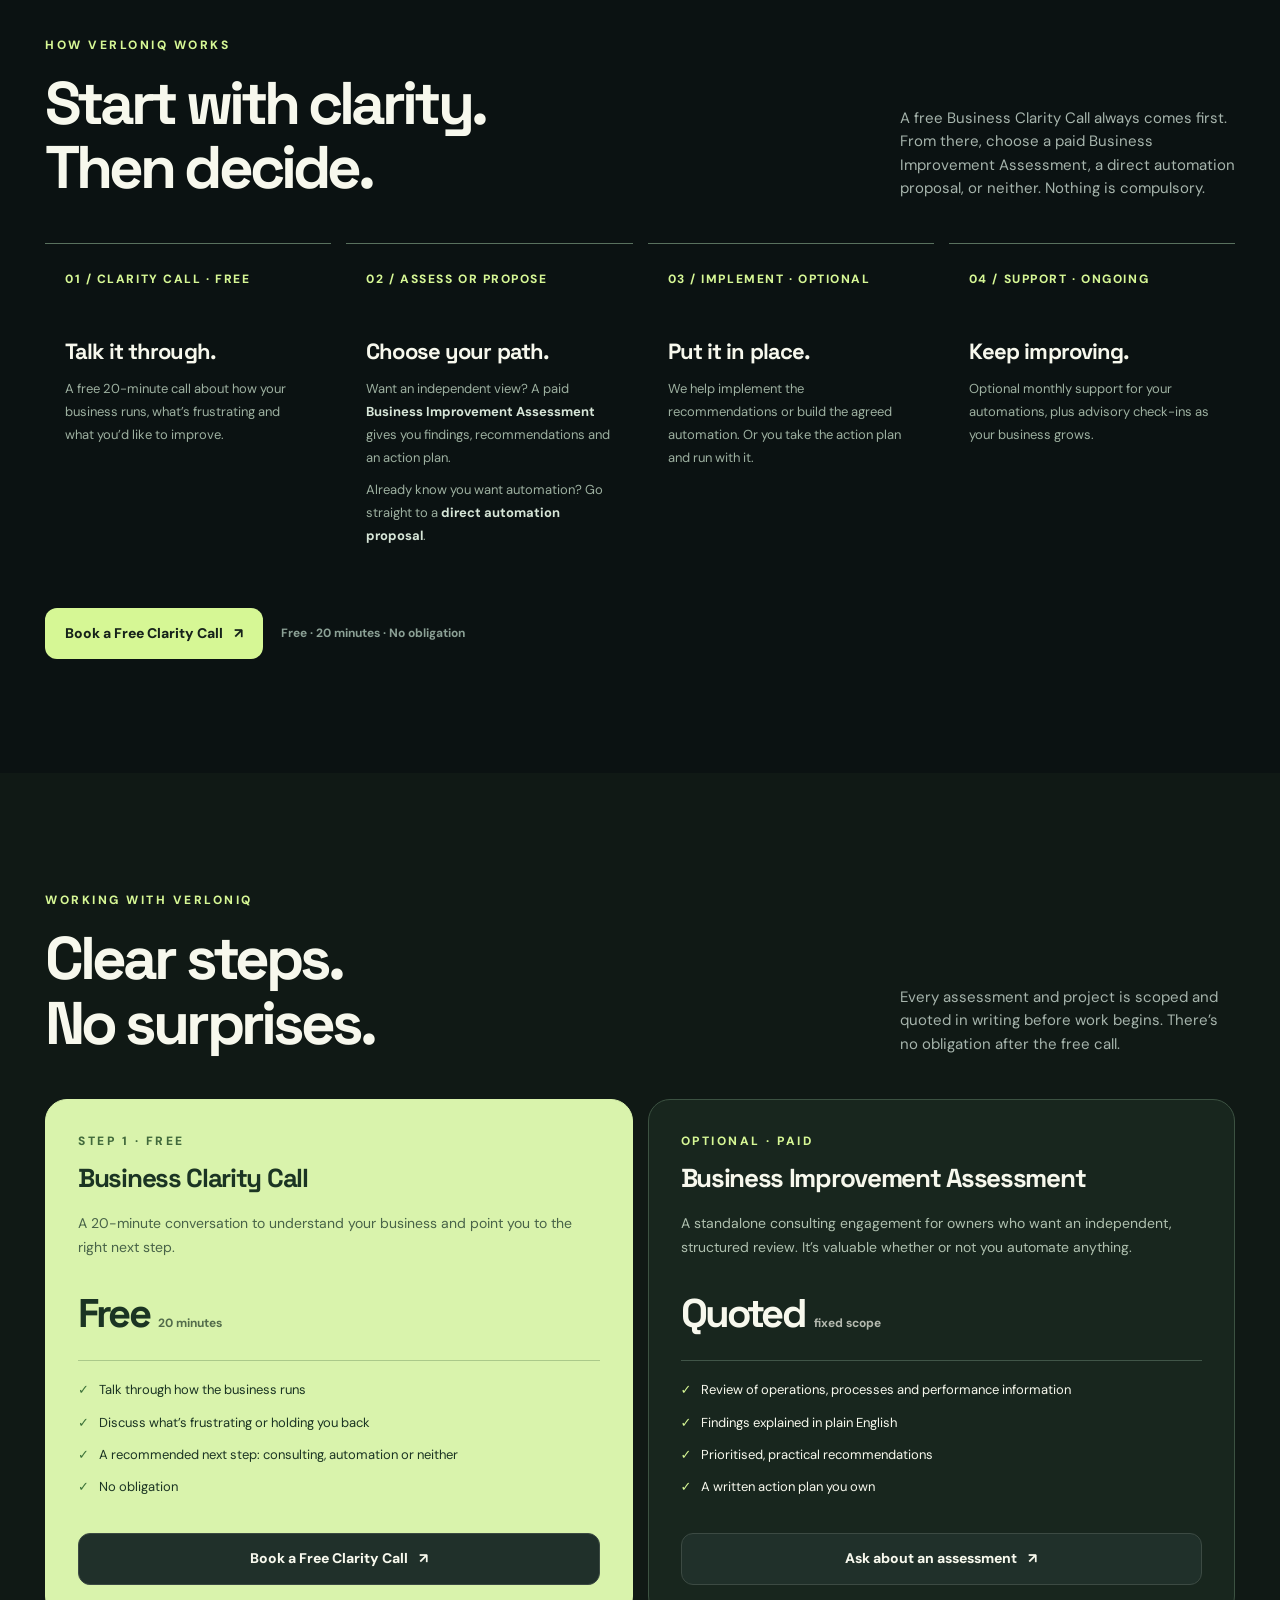
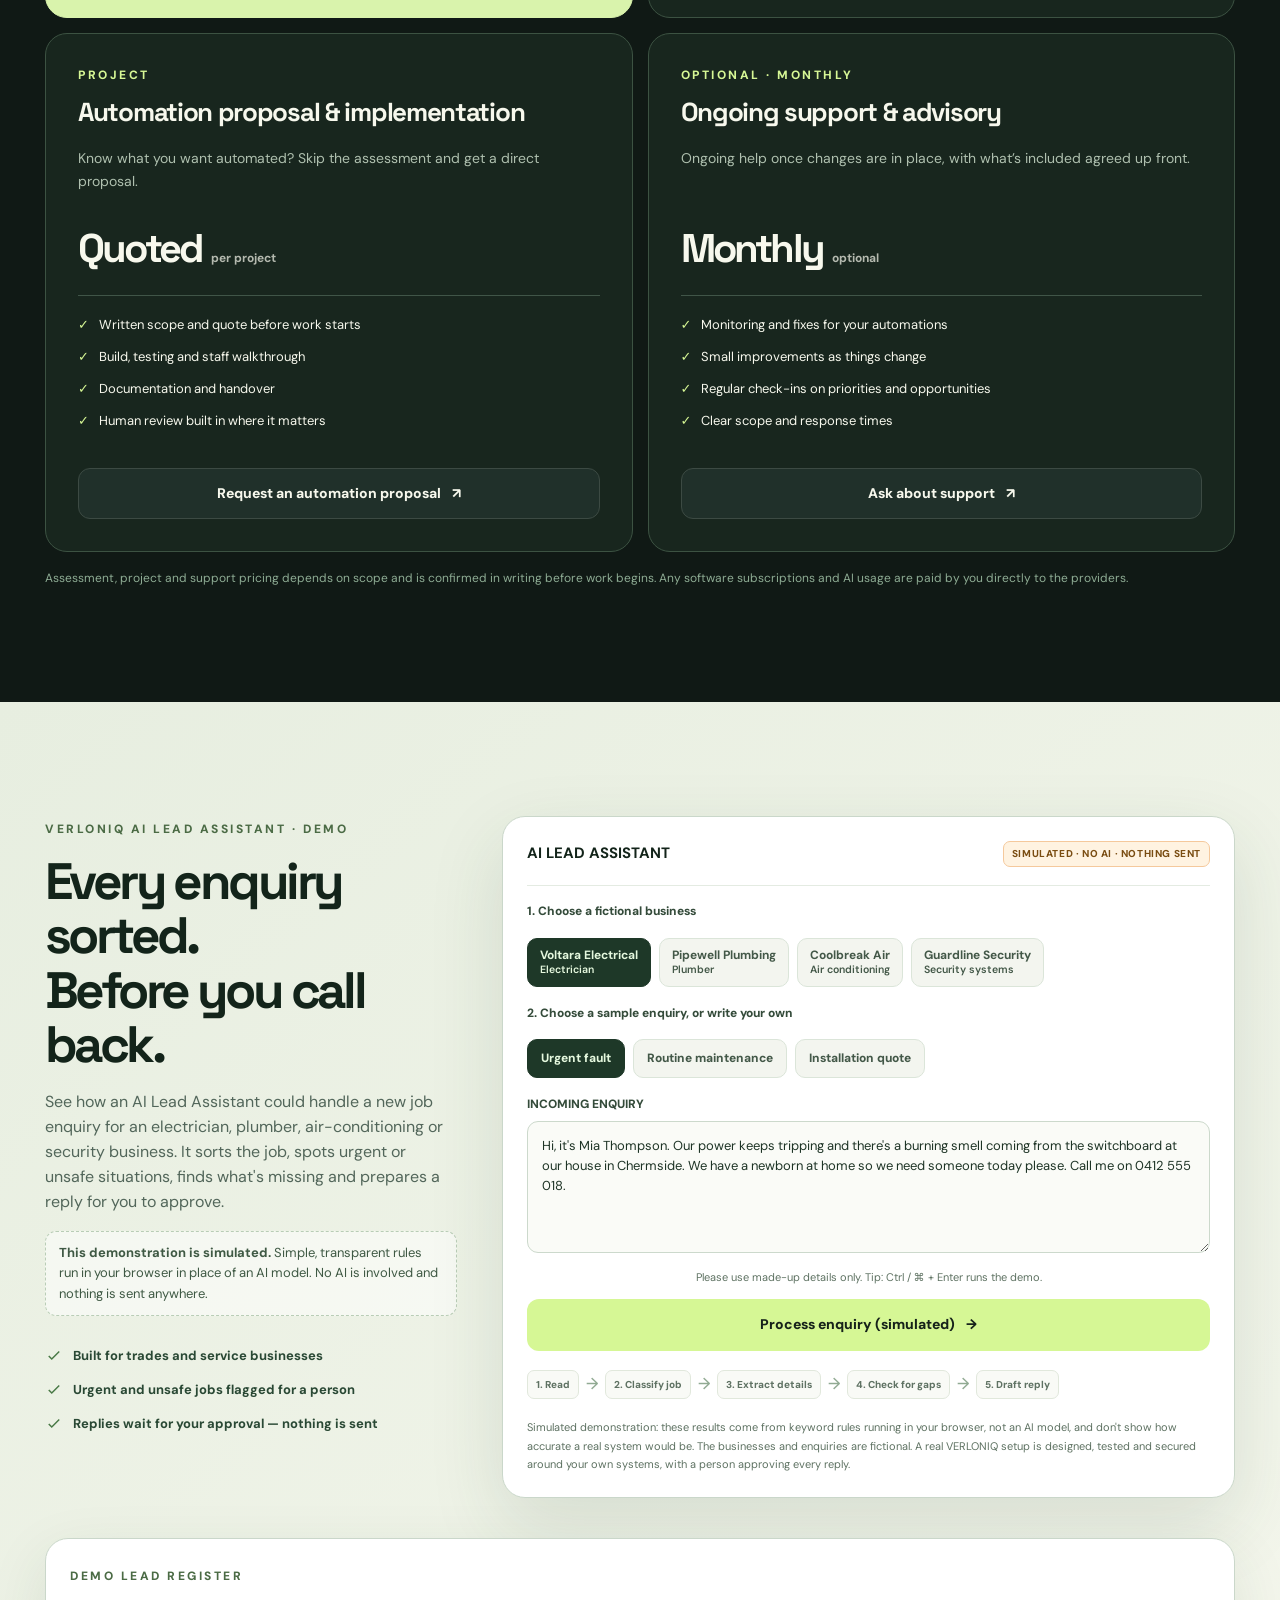
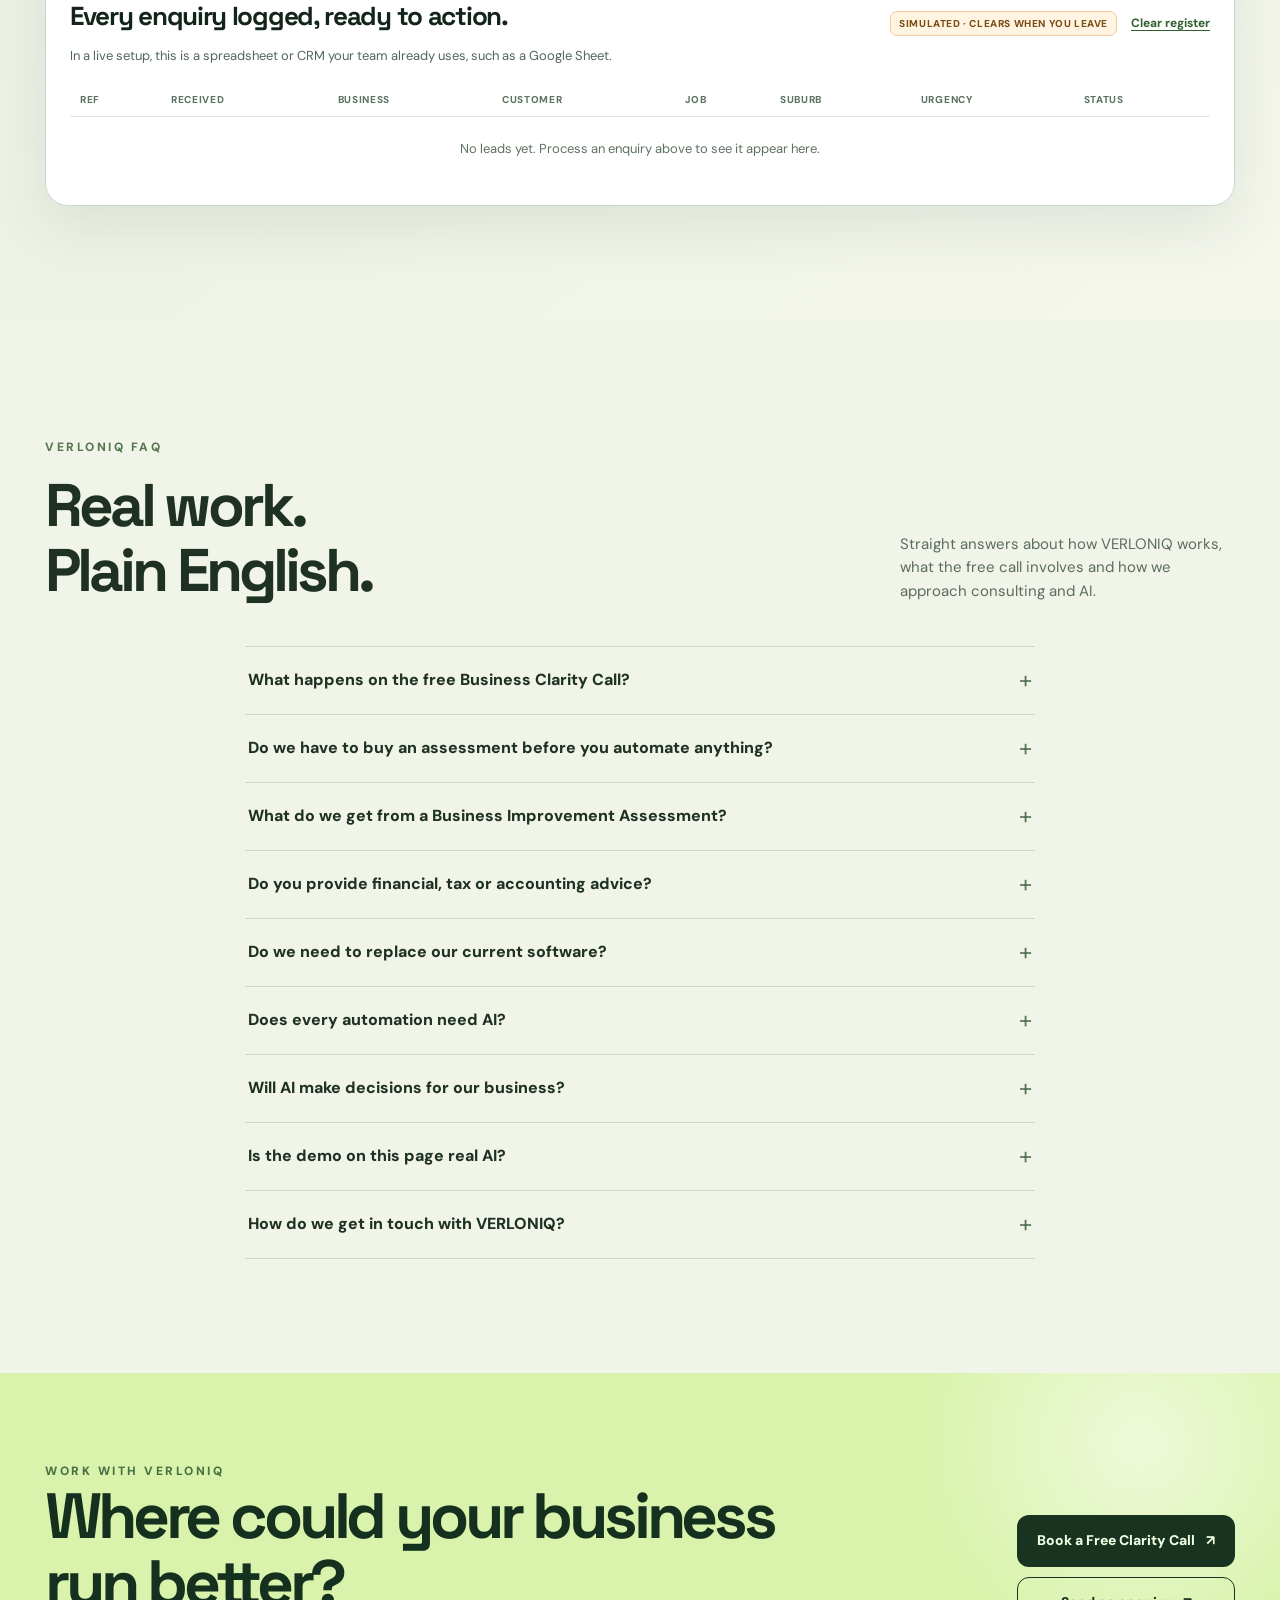
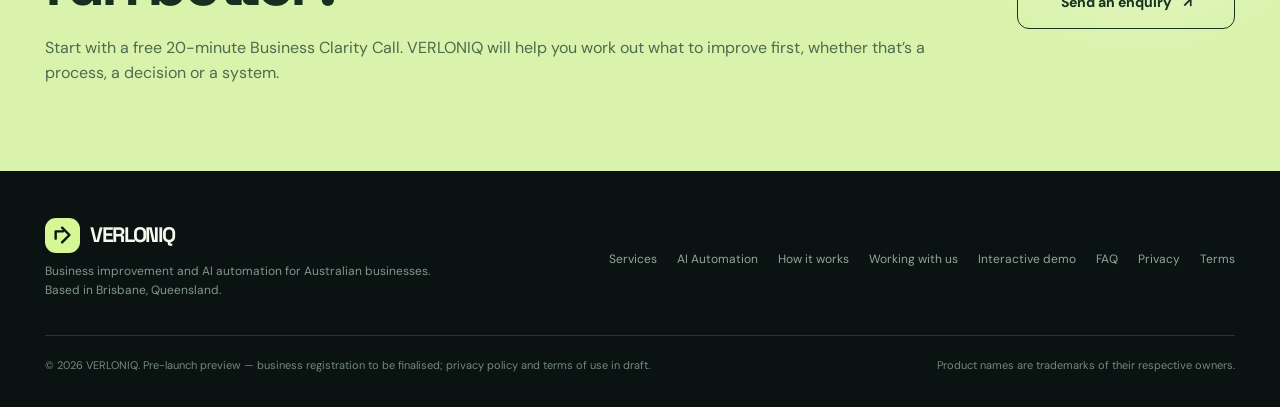
==== commit e7b1e72d: "Reorder homepage sections and add Home navigation to the automation page Homepage: move the interact" ====
--- a/public/index.html
+++ b/public/index.html
@@ -187,6 +187,8 @@
       <article class="service area-card"><div class="service-top"><span class="number">01 / BUSINESS CONSULTING</span><span class="service-icon"><svg width="20" height="20" viewBox="0 0 24 24" fill="none" stroke="currentColor" stroke-width="1.9" stroke-linecap="round" stroke-linejoin="round" aria-hidden="true"><circle cx="12" cy="12" r="9"/><path d="m15.5 8.5-2 5-5 2 2-5 5-2Z"/></svg></span></div><h3>Business Consulting &amp; Improvement</h3><p>Independent, practical advice on how your business runs: where time and effort go, what’s holding you back and what to fix first.</p><ul class="area-list"><li><div><strong>Business performance &amp; profitability analysis</strong><span>Use your own sales and job data to see which services, jobs and customers are performing, and where effort isn’t paying off.</span></div></li><li><div><strong>Operational efficiency reviews</strong><span>Map how work really flows through the business and find the bottlenecks, delays and double handling.</span></div></li><li><div><strong>Process improvement</strong><span>Simplify and document the way key tasks get done, so they’re clearer, faster and less dependent on one person.</span></div></li><li><div><strong>Business strategy &amp; practical recommendations</strong><span>Clear, prioritised recommendations you can act on, not a thick report that sits on a shelf.</span></div></li><li><div><strong>Business Improvement Assessments</strong><span>A fixed-scope, paid review with findings, recommendations and an action plan you own, whether or not you automate anything.</span></div></li></ul><p class="area-note">We give business and operational recommendations. We don’t provide financial product, tax, accounting or legal advice, and we’re happy to work alongside your accountant or adviser.</p><div class="area-actions"><button class="btn btn-primary" type="button" data-open-booking>Book a Free Clarity Call <span aria-hidden="true">↗</span></button><button class="text-link" type="button" data-open-modal data-service="Business Improvement Assessment">Ask about an assessment</button></div></article>
       <article class="service area-card"><div class="service-top"><span class="number">02 / AI AUTOMATION</span><span class="service-icon"><svg width="20" height="20" viewBox="0 0 24 24" fill="none" stroke="currentColor" stroke-width="1.9" stroke-linecap="round" stroke-linejoin="round" aria-hidden="true"><path d="M13 2 4 14h7l-1 8 9-12h-7l1-8Z"/></svg></span></div><h3>AI Automation &amp; Business Systems</h3><p>Practical automation built around the tools you already use, with people kept in charge of the decisions that matter.</p><ul class="area-list"><li><div><strong>AI-powered workflow automation</strong><span>Turn repetitive, rules-heavy work into dependable workflows, using AI only where it genuinely helps.</span></div></li><li><div><strong>Customer enquiry &amp; lead management</strong><span>Capture, sort and prioritise new enquiries, flag urgent ones and prepare replies for your approval. <a class="inline-link" href="#demo">See the demo</a>.</span></div></li><li><div><strong>System &amp; software integrations</strong><span>Connect the platforms you already pay for, so information is entered once and flows where it’s needed.</span></div></li><li><div><strong>Administrative process automation</strong><span>Cut data entry, document handling, reminders and routine reporting.</span></div></li><li><div><strong>Ongoing automation support</strong><span>Monitoring, fixes and improvements so your automations keep working as your business changes.</span></div></li></ul><p class="area-note">You don’t need a paid assessment first. If you already know what you want automated, we’ll go straight to a proposal.</p><div class="area-actions"><button class="btn btn-primary" type="button" data-open-booking>Book a Free Clarity Call <span aria-hidden="true">↗</span></button><button class="text-link" type="button" data-open-modal data-service="AI-powered workflow automation">Request an automation proposal</button><a class="text-link" href="/automation">Explore AI Automation <span aria-hidden="true">→</span></a></div></article>
     </div></div></section>
+    <section id="how"><div class="container"><div class="section-top reveal"><div><span class="eyebrow">HOW VERLONIQ WORKS</span><h2>Start with clarity.<br>Then decide.</h2></div><p>A free Business Clarity Call always comes first. From there, choose a paid Business Improvement Assessment, a direct automation proposal, or neither. Nothing is compulsory.</p></div><div class="how-grid" data-stagger><div class="how-card"><div class="how-num">01 / CLARITY CALL · FREE</div><h3>Talk it through.</h3><p>A free 20-minute call about how your business runs, what’s frustrating and what you’d like to improve.</p></div><div class="how-card"><div class="how-num">02 / ASSESS OR PROPOSE</div><h3>Choose your path.</h3><p>Want an independent view? A paid <strong>Business Improvement Assessment</strong> gives you findings, recommendations and an action plan.</p><p class="path">Already know you want automation? Go straight to a <strong>direct automation proposal</strong>.</p></div><div class="how-card"><div class="how-num">03 / IMPLEMENT · OPTIONAL</div><h3>Put it in place.</h3><p>We help implement the recommendations or build the agreed automation. Or you take the action plan and run with it.</p></div><div class="how-card"><div class="how-num">04 / SUPPORT · ONGOING</div><h3>Keep improving.</h3><p>Optional monthly support for your automations, plus advisory check-ins as your business grows.</p></div></div><div class="how-actions reveal"><button class="btn btn-primary" type="button" data-open-booking>Book a Free Clarity Call <span aria-hidden="true">↗</span></button><small>Free · 20 minutes · No obligation</small></div></div></section>
+    <section class="pricing" id="pricing"><div class="container"><div class="section-top reveal"><div><span class="eyebrow">WORKING WITH VERLONIQ</span><h2>Clear steps.<br>No surprises.</h2></div><p>Every assessment and project is scoped and quoted in writing before work begins. There’s no obligation after the free call.</p></div><div class="pricing-grid engage-grid" data-stagger><article class="price-card highlight"><span class="eyebrow" style="color:#41693b">STEP 1 · FREE</span><h3>Business Clarity Call</h3><p>A 20-minute conversation to understand your business and point you to the right next step.</p><div class="price">Free<span> 20 minutes</span></div><ul><li>Talk through how the business runs</li><li>Discuss what’s frustrating or holding you back</li><li>A recommended next step: consulting, automation or neither</li><li>No obligation</li></ul><button class="btn btn-dark" type="button" data-open-booking>Book a Free Clarity Call <span aria-hidden="true">↗</span></button></article><article class="price-card"><span class="eyebrow">OPTIONAL · PAID</span><h3>Business Improvement Assessment</h3><p>A standalone consulting engagement for owners who want an independent, structured review. It’s valuable whether or not you automate anything.</p><div class="price">Quoted<span> fixed scope</span></div><ul><li>Review of operations, processes and performance information</li><li>Findings explained in plain English</li><li>Prioritised, practical recommendations</li><li>A written action plan you own</li></ul><button class="btn btn-dark" type="button" data-open-modal data-service="Business Improvement Assessment">Ask about an assessment <span aria-hidden="true">↗</span></button></article><article class="price-card"><span class="eyebrow">PROJECT</span><h3>Automation proposal &amp; implementation</h3><p>Know what you want automated? Skip the assessment and get a direct proposal.</p><div class="price">Quoted<span> per project</span></div><ul><li>Written scope and quote before work starts</li><li>Build, testing and staff walkthrough</li><li>Documentation and handover</li><li>Human review built in where it matters</li></ul><button class="btn btn-dark" type="button" data-open-modal data-service="AI-powered workflow automation">Request an automation proposal <span aria-hidden="true">↗</span></button></article><article class="price-card"><span class="eyebrow">OPTIONAL · MONTHLY</span><h3>Ongoing support &amp; advisory</h3><p>Ongoing help once changes are in place, with what’s included agreed up front.</p><div class="price">Monthly<span> optional</span></div><ul><li>Monitoring and fixes for your automations</li><li>Small improvements as things change</li><li>Regular check-ins on priorities and opportunities</li><li>Clear scope and response times</li></ul><button class="btn btn-dark" type="button" data-open-modal data-service="Ongoing automation support">Ask about support <span aria-hidden="true">↗</span></button></article></div><p class="pricing-note">Assessment, project and support pricing depends on scope and is confirmed in writing before work begins. Any software subscriptions and AI usage are paid by you directly to the providers.</p></div></section>
     <section class="demo" id="demo"><div class="container demo-layout"><div class="demo-intro reveal"><span class="eyebrow">VERLONIQ AI LEAD ASSISTANT · DEMO</span><h2>Every enquiry sorted.<br>Before you call back.</h2><p>See how an AI Lead Assistant could handle a new job enquiry for an electrician, plumber, air-conditioning or security business. It sorts the job, spots urgent or unsafe situations, finds what's missing and prepares a reply for you to approve.</p><p class="sim-note"><strong>This demonstration is simulated.</strong> Simple, transparent rules run in your browser in place of an AI model. No AI is involved and nothing is sent anywhere.</p><div class="demo-highlights"><div><svg width="18" height="18" viewBox="0 0 24 24" fill="none" stroke="currentColor" stroke-width="2" aria-hidden="true"><path d="m5 12 4 4L19 6"/></svg> Built for trades and service businesses</div><div><svg width="18" height="18" viewBox="0 0 24 24" fill="none" stroke="currentColor" stroke-width="2" aria-hidden="true"><path d="m5 12 4 4L19 6"/></svg> Urgent and unsafe jobs flagged for a person</div><div><svg width="18" height="18" viewBox="0 0 24 24" fill="none" stroke="currentColor" stroke-width="2" aria-hidden="true"><path d="m5 12 4 4L19 6"/></svg> Replies wait for your approval — nothing is sent</div></div></div>
       <div class="demo-card reveal" style="--d:.12s"><div class="demo-card-head"><strong>AI LEAD ASSISTANT</strong><span class="sim-badge">SIMULATED · NO AI · NOTHING SENT</span></div>
         <p class="step-label" id="bizLabel">1. Choose a fictional business</p><div class="switcher biz-switcher" role="group" aria-labelledby="bizLabel"><button type="button" data-business="electrical" aria-pressed="true" class="active"><strong>Voltara Electrical</strong><small>Electrician</small></button><button type="button" data-business="plumbing" aria-pressed="false"><strong>Pipewell Plumbing</strong><small>Plumber</small></button><button type="button" data-business="aircon" aria-pressed="false"><strong>Coolbreak Air</strong><small>Air conditioning</small></button><button type="button" data-business="security" aria-pressed="false"><strong>Guardline Security</strong><small>Security systems</small></button></div>
@@ -210,8 +212,6 @@
     <div class="container"><div class="lead-register reveal" id="leadRegister"><div class="register-head"><div><span class="eyebrow">DEMO LEAD REGISTER</span><h3>Every enquiry logged, ready to action.</h3></div><div class="register-actions"><span class="sim-badge">SIMULATED · CLEARS WHEN YOU LEAVE</span><button type="button" class="link-btn" id="clearRegister">Clear register</button></div></div><p class="register-note">In a live setup, this is a spreadsheet or CRM your team already uses, such as a Google Sheet.</p>
       <div class="table-wrap" tabindex="0" role="region" aria-label="Demo lead register table"><table class="register-table"><caption class="sr-only">Demo lead register (simulated)</caption><thead><tr><th scope="col">Ref</th><th scope="col">Received</th><th scope="col">Business</th><th scope="col">Customer</th><th scope="col">Job</th><th scope="col">Suburb</th><th scope="col">Urgency</th><th scope="col">Status</th></tr></thead><tbody id="registerBody"></tbody></table><p class="register-empty" id="registerEmpty">No leads yet. Process an enquiry above to see it appear here.</p></div>
     </div></div></section>
-    <section id="how"><div class="container"><div class="section-top reveal"><div><span class="eyebrow">HOW VERLONIQ WORKS</span><h2>Start with clarity.<br>Then decide.</h2></div><p>A free Business Clarity Call always comes first. From there, choose a paid Business Improvement Assessment, a direct automation proposal, or neither. Nothing is compulsory.</p></div><div class="how-grid" data-stagger><div class="how-card"><div class="how-num">01 / CLARITY CALL · FREE</div><h3>Talk it through.</h3><p>A free 20-minute call about how your business runs, what’s frustrating and what you’d like to improve.</p></div><div class="how-card"><div class="how-num">02 / ASSESS OR PROPOSE</div><h3>Choose your path.</h3><p>Want an independent view? A paid <strong>Business Improvement Assessment</strong> gives you findings, recommendations and an action plan.</p><p class="path">Already know you want automation? Go straight to a <strong>direct automation proposal</strong>.</p></div><div class="how-card"><div class="how-num">03 / IMPLEMENT · OPTIONAL</div><h3>Put it in place.</h3><p>We help implement the recommendations or build the agreed automation. Or you take the action plan and run with it.</p></div><div class="how-card"><div class="how-num">04 / SUPPORT · ONGOING</div><h3>Keep improving.</h3><p>Optional monthly support for your automations, plus advisory check-ins as your business grows.</p></div></div><div class="how-actions reveal"><button class="btn btn-primary" type="button" data-open-booking>Book a Free Clarity Call <span aria-hidden="true">↗</span></button><small>Free · 20 minutes · No obligation</small></div></div></section>
-    <section class="pricing" id="pricing"><div class="container"><div class="section-top reveal"><div><span class="eyebrow">WORKING WITH VERLONIQ</span><h2>Clear steps.<br>No surprises.</h2></div><p>Every assessment and project is scoped and quoted in writing before work begins. There’s no obligation after the free call.</p></div><div class="pricing-grid engage-grid" data-stagger><article class="price-card highlight"><span class="eyebrow" style="color:#41693b">STEP 1 · FREE</span><h3>Business Clarity Call</h3><p>A 20-minute conversation to understand your business and point you to the right next step.</p><div class="price">Free<span> 20 minutes</span></div><ul><li>Talk through how the business runs</li><li>Discuss what’s frustrating or holding you back</li><li>A recommended next step: consulting, automation or neither</li><li>No obligation</li></ul><button class="btn btn-dark" type="button" data-open-booking>Book a Free Clarity Call <span aria-hidden="true">↗</span></button></article><article class="price-card"><span class="eyebrow">OPTIONAL · PAID</span><h3>Business Improvement Assessment</h3><p>A standalone consulting engagement for owners who want an independent, structured review. It’s valuable whether or not you automate anything.</p><div class="price">Quoted<span> fixed scope</span></div><ul><li>Review of operations, processes and performance information</li><li>Findings explained in plain English</li><li>Prioritised, practical recommendations</li><li>A written action plan you own</li></ul><button class="btn btn-dark" type="button" data-open-modal data-service="Business Improvement Assessment">Ask about an assessment <span aria-hidden="true">↗</span></button></article><article class="price-card"><span class="eyebrow">PROJECT</span><h3>Automation proposal &amp; implementation</h3><p>Know what you want automated? Skip the assessment and get a direct proposal.</p><div class="price">Quoted<span> per project</span></div><ul><li>Written scope and quote before work starts</li><li>Build, testing and staff walkthrough</li><li>Documentation and handover</li><li>Human review built in where it matters</li></ul><button class="btn btn-dark" type="button" data-open-modal data-service="AI-powered workflow automation">Request an automation proposal <span aria-hidden="true">↗</span></button></article><article class="price-card"><span class="eyebrow">OPTIONAL · MONTHLY</span><h3>Ongoing support &amp; advisory</h3><p>Ongoing help once changes are in place, with what’s included agreed up front.</p><div class="price">Monthly<span> optional</span></div><ul><li>Monitoring and fixes for your automations</li><li>Small improvements as things change</li><li>Regular check-ins on priorities and opportunities</li><li>Clear scope and response times</li></ul><button class="btn btn-dark" type="button" data-open-modal data-service="Ongoing automation support">Ask about support <span aria-hidden="true">↗</span></button></article></div><p class="pricing-note">Assessment, project and support pricing depends on scope and is confirmed in writing before work begins. Any software subscriptions and AI usage are paid by you directly to the providers.</p></div></section>
     <section class="faq-area" id="faq"><div class="container"><div class="section-top reveal"><div><span class="eyebrow">VERLONIQ FAQ</span><h2>Real work.<br>Plain English.</h2></div><p>Straight answers about how VERLONIQ works, what the free call involves and how we approach consulting and AI.</p></div><div class="faq-list" data-stagger><details><summary>What happens on the free Business Clarity Call?</summary><p>We’ll ask how your business runs, what’s frustrating and what you’d like to improve. You’ll leave with an honest view of where to start and a recommended next step, whether that’s consulting, automation or nothing at all. There’s no obligation.</p></details><details><summary>Do we have to buy an assessment before you automate anything?</summary><p>No. If you already know what you want automated, we’ll go straight to a written automation proposal. The Business Improvement Assessment is a separate service for owners who want an independent review first.</p></details><details><summary>What do we get from a Business Improvement Assessment?</summary><p>A fixed-scope review of how your business operates, with findings in plain English, prioritised recommendations and a written action plan you own. It’s useful on its own: you can implement it yourself, with us or with anyone else.</p></details><details><summary>Do you provide financial, tax or accounting advice?</summary><p>No. We provide practical business and operational recommendations based on the information you share. We don’t provide financial product advice, tax, accounting or legal services, and we’re happy to work alongside your accountant or adviser.</p></details><details><summary>Do we need to replace our current software?</summary><p>Usually not. The goal is to improve how work flows through the systems you already use. We check each platform’s capabilities and permissions before proposing an integration.</p></details><details><summary>Does every automation need AI?</summary><p>No. If simple, predictable rules solve the problem more reliably and cheaply, we’ll use those. AI is most useful for interpreting unstructured inputs such as emails, messages and documents.</p></details><details><summary>Will AI make decisions for our business?</summary><p>Not by default. Important communications, pricing, financial changes and unusual situations should be designed with human review and explicit permission.</p></details><details><summary>Is the demo on this page real AI?</summary><p>No, and we’d rather be upfront about that. The interactive demo uses simple rules running in your browser to illustrate the idea. A real project would be designed, tested and secured around your own systems.</p></details><details><summary>How do we get in touch with VERLONIQ?</summary><p><span data-booking="live">The quickest way is to book a free 20-minute Business Clarity Call at a time that suits you.</span><span data-booking="placeholder">Online booking for the free 20-minute Business Clarity Call is being set up.</span> <span data-form="live">You can also use the enquiry form and we’ll reply by email.</span><span data-form="demo">The enquiry form is still in demonstration mode while VERLONIQ prepares to launch. It checks your details but doesn’t send or store anything yet.</span></p></details></div></div></section>
     <section class="cta" id="contact"><div class="container cta-inner reveal"><div><span class="eyebrow" style="color:#476f42">WORK WITH VERLONIQ</span><h2>Where could your business run better?</h2><p>Start with a free 20-minute Business Clarity Call. VERLONIQ will help you work out what to improve first, whether that’s a process, a decision or a system.</p></div><div class="cta-actions"><button class="btn" type="button" data-open-booking>Book a Free Clarity Call <span aria-hidden="true">↗</span></button><button class="btn btn-outline" type="button" data-open-modal>Send an enquiry <span aria-hidden="true">↗</span></button><small class="cta-note" data-form="demo">Enquiry form in demo mode · nothing is sent yet</small></div></div></section>
   </main>
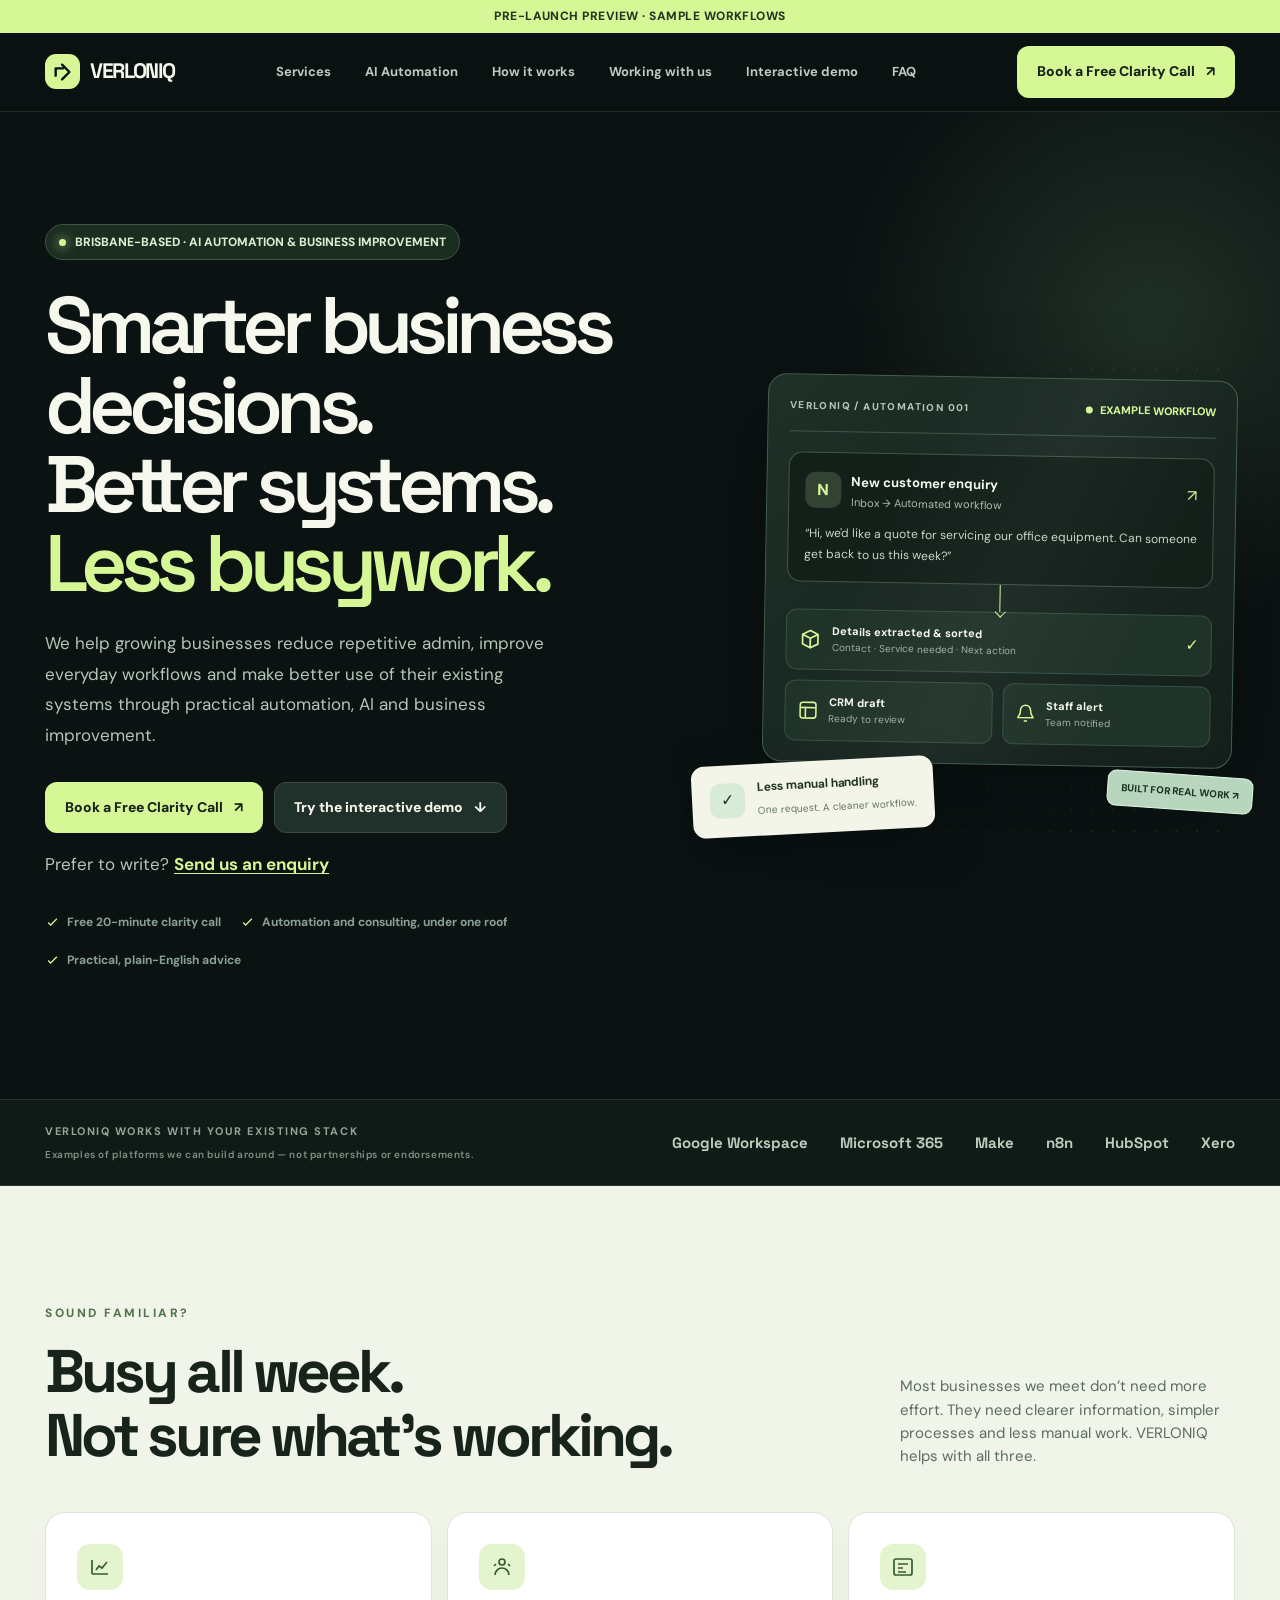
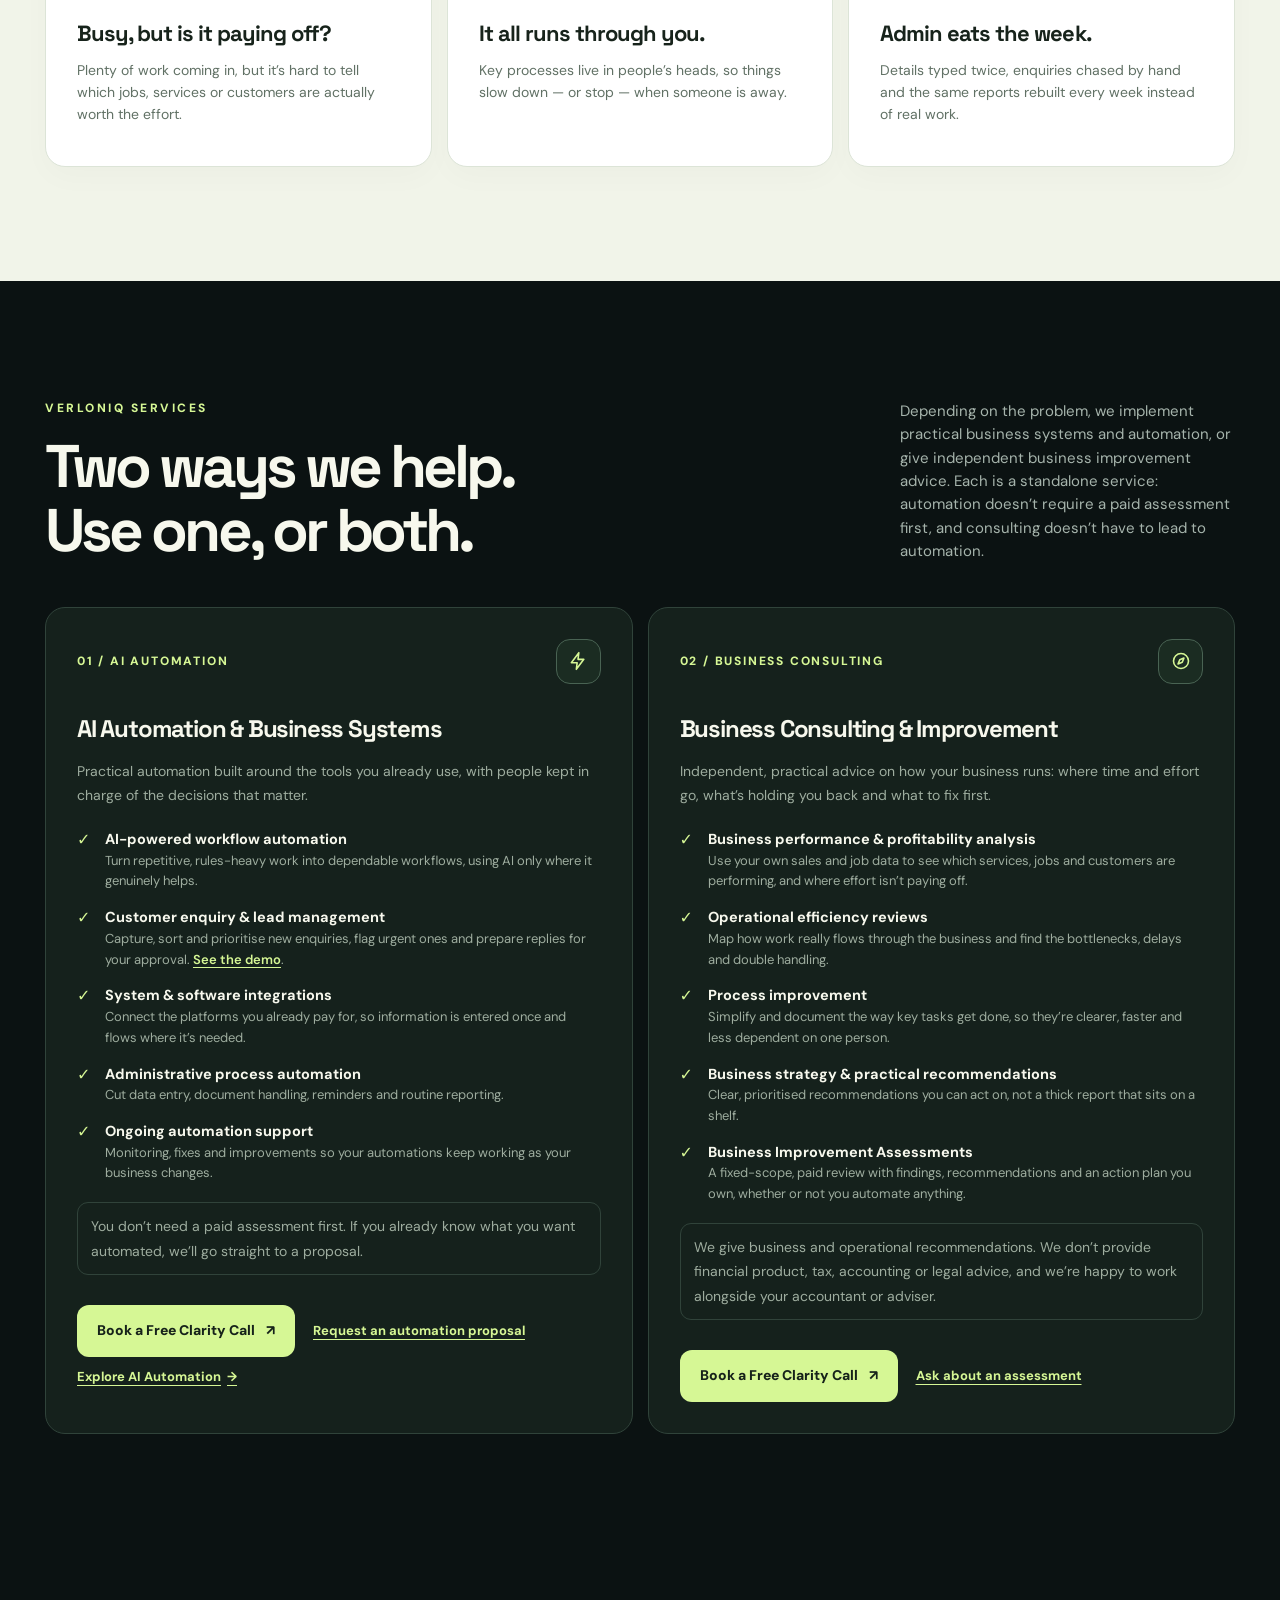
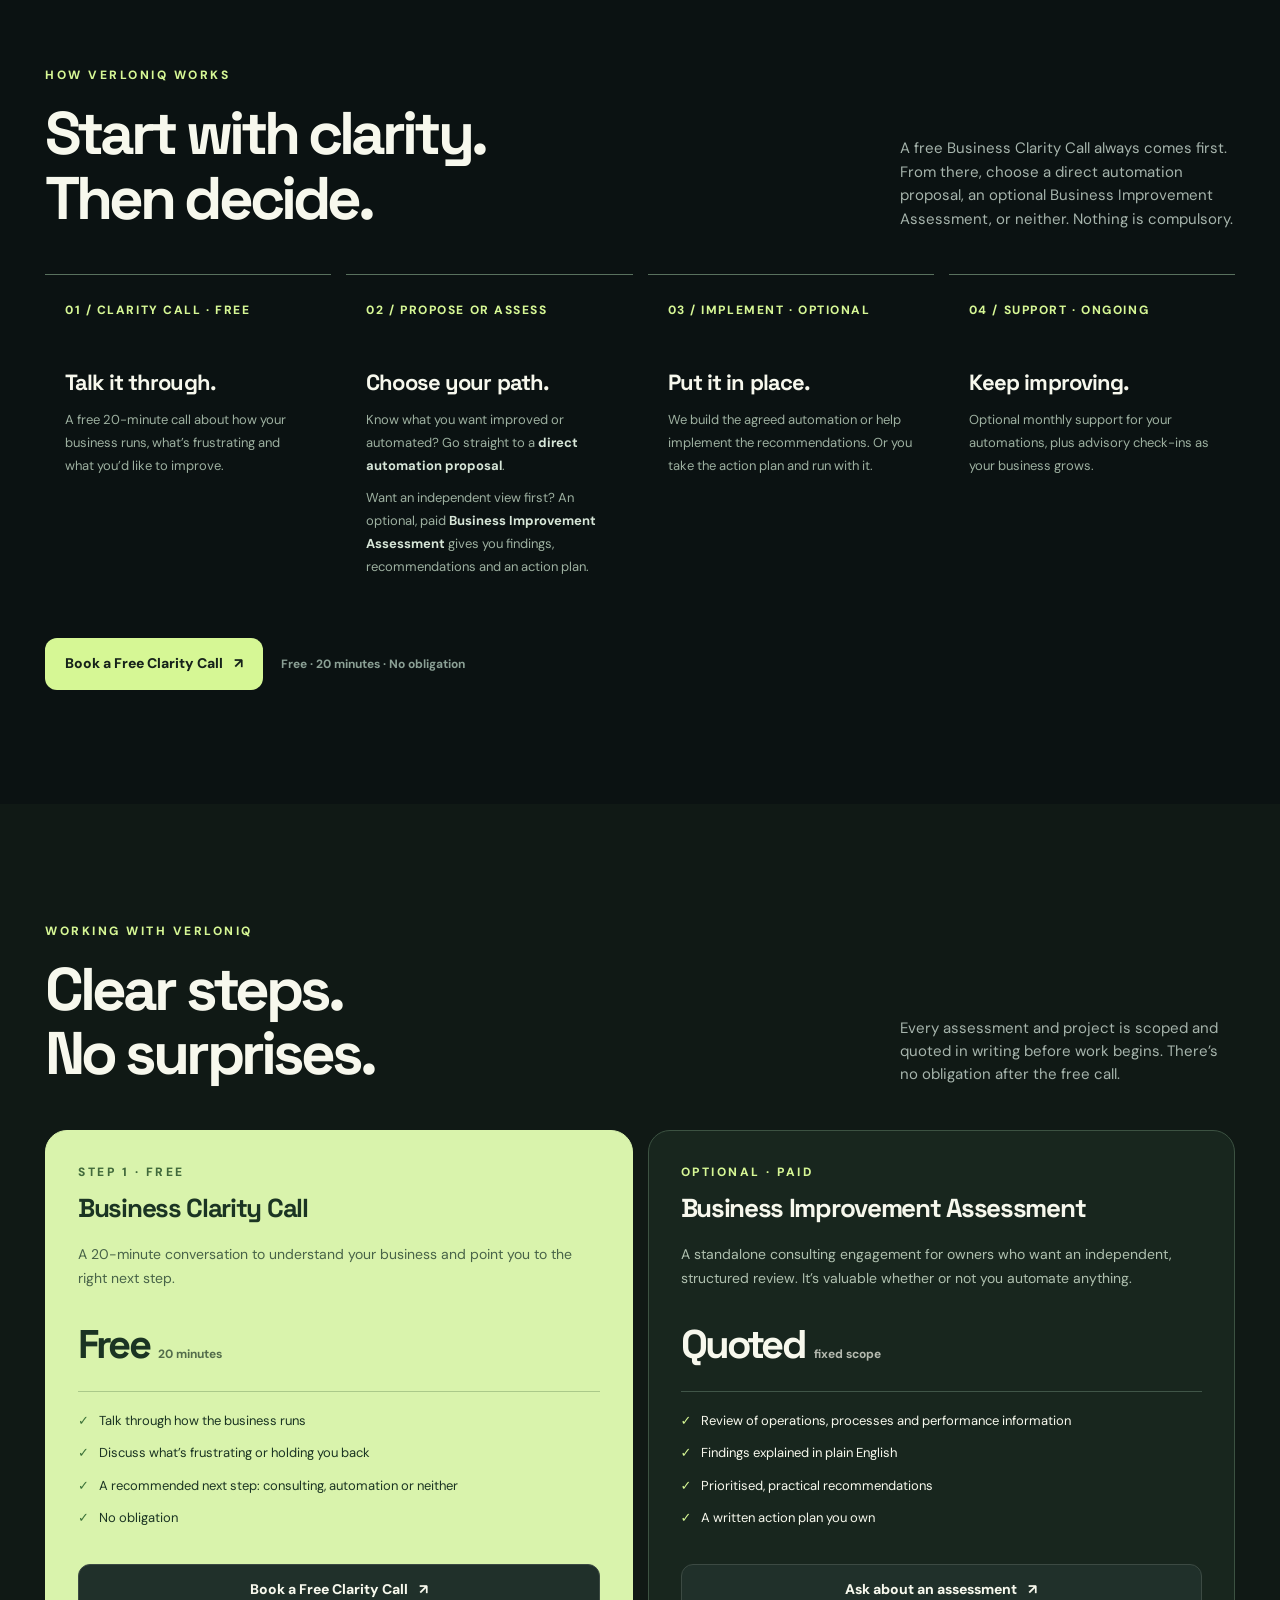
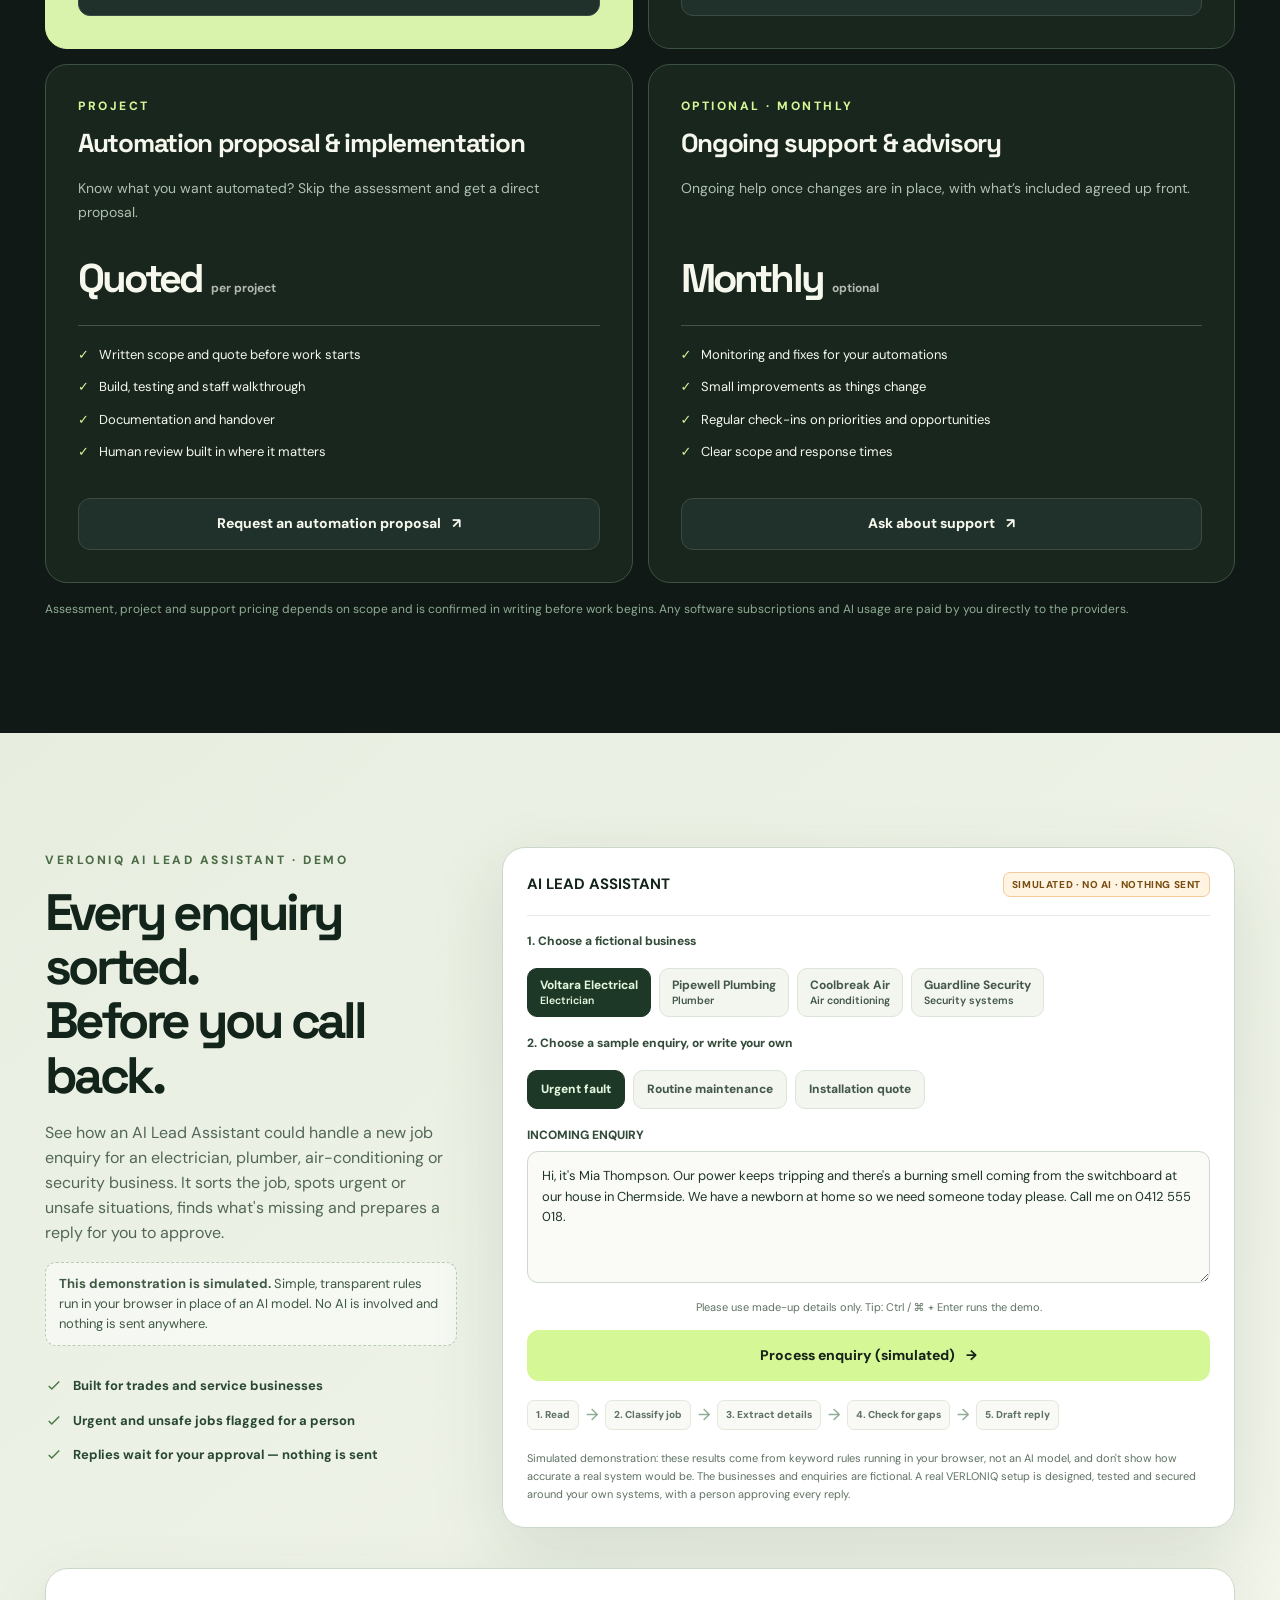
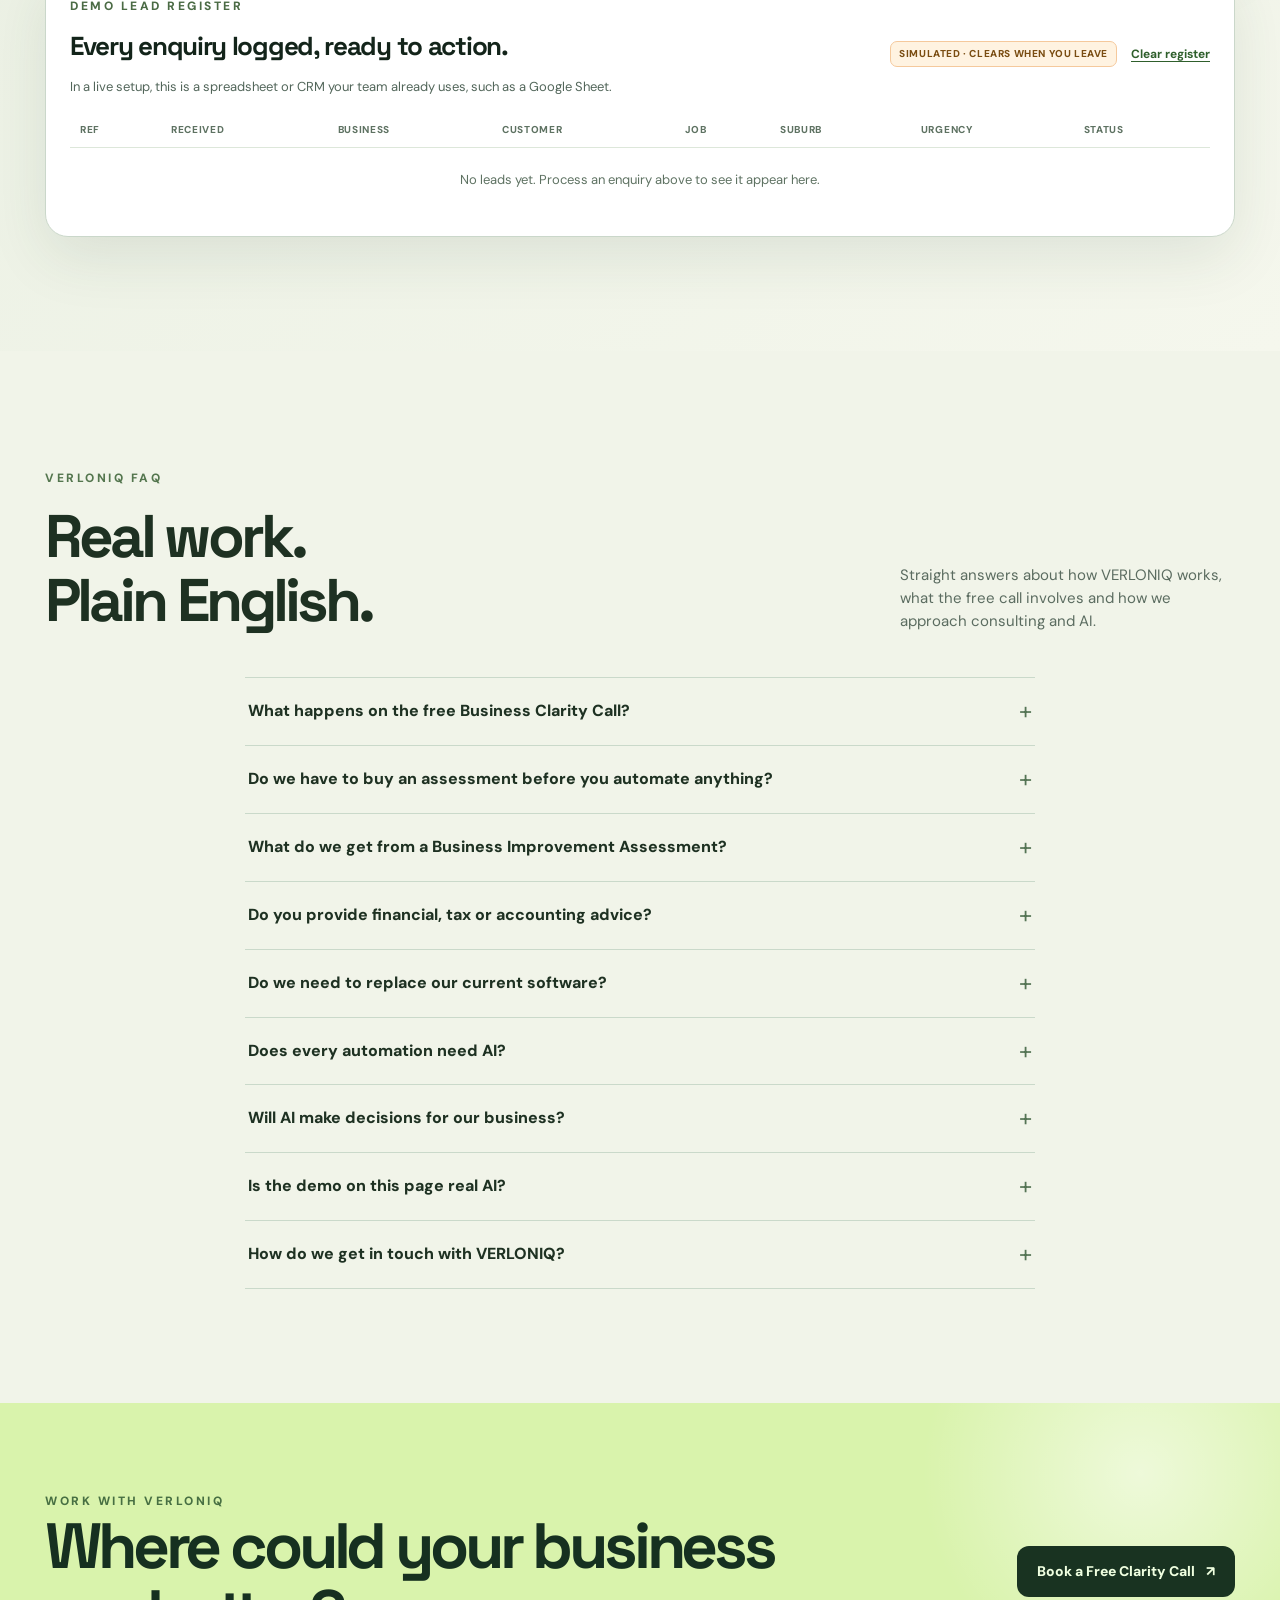
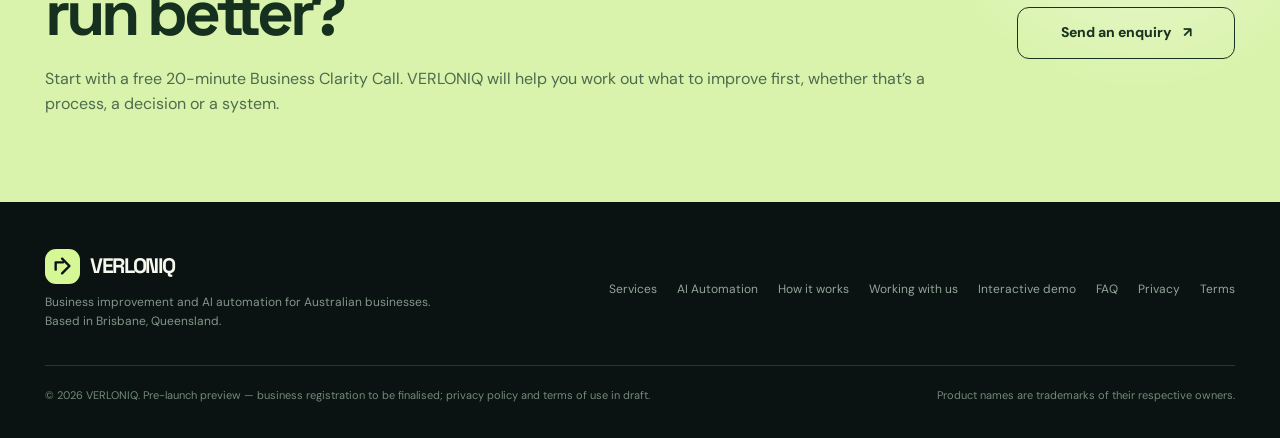
==== commit baeeadfc: "Align website copy with automation-led brand positioning Small content changes only; no layout, desi" ====
--- a/public/index.html
+++ b/public/index.html
@@ -4,8 +4,8 @@
   <meta charset="utf-8" />
   <meta name="viewport" content="width=device-width, initial-scale=1" />
   <meta name="theme-color" content="#0b1212" />
-  <meta name="description" content="VERLONIQ is a Brisbane-based business improvement and AI automation consultancy. Practical business consulting, Business Improvement Assessments, AI workflow automation and system integrations. Book a free 20-minute Business Clarity Call." />
-  <title>VERLONIQ — Business improvement &amp; AI automation, Brisbane</title>
+  <meta name="description" content="VERLONIQ helps growing businesses work more efficiently through better business systems, practical workflow automation and targeted business improvement. Brisbane-based. Book a free 20-minute Business Clarity Call." />
+  <title>VERLONIQ — Business systems, automation &amp; business improvement, Brisbane</title>
   <link rel="canonical" href="https://verloniq.com/" />
   <link rel="icon" href="/favicon.svg" type="image/svg+xml" />
   <meta property="og:type" content="website" />
@@ -13,7 +13,7 @@
   <meta property="og:locale" content="en_AU" />
   <meta property="og:url" content="https://verloniq.com/" />
   <meta property="og:title" content="VERLONIQ — Smarter business decisions. Better systems. Less busywork." />
-  <meta property="og:description" content="Book a free 20-minute Business Clarity Call with VERLONIQ, a Brisbane-based business improvement and AI automation consultancy." />
+  <meta property="og:description" content="Better systems, practical automation and targeted business improvement for growing businesses. Brisbane-based. Book a free 20-minute Business Clarity Call." />
   <meta property="og:image" content="https://verloniq.com/og-image.png" />
   <meta property="og:image:width" content="1200" />
   <meta property="og:image:height" content="630" />
@@ -156,12 +156,12 @@
     <section class="hero">
       <div class="container hero-grid">
         <div class="hero-copy reveal">
-          <span class="pill"><i></i><span class="pill-full">BRISBANE-BASED · BUSINESS IMPROVEMENT &amp; AI AUTOMATION</span><span class="pill-short">BRISBANE · CONSULTING &amp; AI AUTOMATION</span></span>
+          <span class="pill"><i></i><span class="pill-full">BRISBANE-BASED · AI AUTOMATION &amp; BUSINESS IMPROVEMENT</span><span class="pill-short">BRISBANE · AI AUTOMATION &amp; CONSULTING</span></span>
           <h1>Smarter business<br>decisions.<br>Better systems.<br><span>Less busywork.</span></h1>
-          <p>We help businesses improve operations, identify opportunities for growth and implement intelligent systems that make everyday work more efficient.</p>
+          <p>We help growing businesses reduce repetitive admin, improve everyday workflows and make better use of their existing systems through practical automation, AI and business improvement.</p>
           <div class="hero-actions"><button class="btn btn-primary" type="button" data-open-booking>Book a Free Clarity Call <span aria-hidden="true">↗</span></button><a href="#demo" class="btn btn-dark">Try the interactive demo <span aria-hidden="true">↓</span></a></div>
           <p class="hero-alt">Prefer to write? <button class="link-btn" type="button" data-open-modal>Send us an enquiry</button></p>
-          <div class="micro-line"><span><svg width="15" height="15" viewBox="0 0 24 24" fill="none" stroke="currentColor" stroke-width="2" aria-hidden="true"><path d="m5 12 4 4L19 6"/></svg> Free 20-minute clarity call</span><span><svg width="15" height="15" viewBox="0 0 24 24" fill="none" stroke="currentColor" stroke-width="2" aria-hidden="true"><path d="m5 12 4 4L19 6"/></svg> Consulting and automation, under one roof</span><span><svg width="15" height="15" viewBox="0 0 24 24" fill="none" stroke="currentColor" stroke-width="2" aria-hidden="true"><path d="m5 12 4 4L19 6"/></svg> Practical, plain-English advice</span></div>
+          <div class="micro-line"><span><svg width="15" height="15" viewBox="0 0 24 24" fill="none" stroke="currentColor" stroke-width="2" aria-hidden="true"><path d="m5 12 4 4L19 6"/></svg> Free 20-minute clarity call</span><span><svg width="15" height="15" viewBox="0 0 24 24" fill="none" stroke="currentColor" stroke-width="2" aria-hidden="true"><path d="m5 12 4 4L19 6"/></svg> Automation and consulting, under one roof</span><span><svg width="15" height="15" viewBox="0 0 24 24" fill="none" stroke="currentColor" stroke-width="2" aria-hidden="true"><path d="m5 12 4 4L19 6"/></svg> Practical, plain-English advice</span></div>
         </div>
         <div class="workflow-scene reveal" style="--d:.15s" role="img" aria-label="Illustration of a VERLONIQ workflow: an incoming enquiry is structured into a CRM draft and a staff alert">
           <div class="dot-matrix"></div>
@@ -183,11 +183,11 @@
       <article class="problem"><div class="problem-icon"><svg width="24" height="24" viewBox="0 0 24 24" fill="none" stroke="currentColor" stroke-width="1.7" aria-hidden="true"><circle cx="12" cy="7" r="3"/><path d="M5 20c0-3.9 3.1-7 7-7s7 3.1 7 7M18 9l2 2M6 9l-2 2"/></svg></div><h3>It all runs through you.</h3><p>Key processes live in people’s heads, so things slow down — or stop — when someone is away.</p></article>
       <article class="problem"><div class="problem-icon"><svg width="24" height="24" viewBox="0 0 24 24" fill="none" stroke="currentColor" stroke-width="1.7" aria-hidden="true"><rect x="3" y="4" width="18" height="16" rx="2"/><path d="M7 9h10M7 13h5M7 17h8"/></svg></div><h3>Admin eats the week.</h3><p>Details typed twice, enquiries chased by hand and the same reports rebuilt every week instead of real work.</p></article>
     </div></div></section>
-    <section id="solutions"><div class="container"><div class="section-top reveal"><div><span class="eyebrow">VERLONIQ SERVICES</span><h2>Two ways we help.<br>Use one, or both.</h2></div><p>Business consulting and AI automation are separate, standalone services. Consulting doesn’t have to lead to automation, and automation doesn’t require a paid assessment first.</p></div><div class="areas-grid" data-stagger>
-      <article class="service area-card"><div class="service-top"><span class="number">01 / BUSINESS CONSULTING</span><span class="service-icon"><svg width="20" height="20" viewBox="0 0 24 24" fill="none" stroke="currentColor" stroke-width="1.9" stroke-linecap="round" stroke-linejoin="round" aria-hidden="true"><circle cx="12" cy="12" r="9"/><path d="m15.5 8.5-2 5-5 2 2-5 5-2Z"/></svg></span></div><h3>Business Consulting &amp; Improvement</h3><p>Independent, practical advice on how your business runs: where time and effort go, what’s holding you back and what to fix first.</p><ul class="area-list"><li><div><strong>Business performance &amp; profitability analysis</strong><span>Use your own sales and job data to see which services, jobs and customers are performing, and where effort isn’t paying off.</span></div></li><li><div><strong>Operational efficiency reviews</strong><span>Map how work really flows through the business and find the bottlenecks, delays and double handling.</span></div></li><li><div><strong>Process improvement</strong><span>Simplify and document the way key tasks get done, so they’re clearer, faster and less dependent on one person.</span></div></li><li><div><strong>Business strategy &amp; practical recommendations</strong><span>Clear, prioritised recommendations you can act on, not a thick report that sits on a shelf.</span></div></li><li><div><strong>Business Improvement Assessments</strong><span>A fixed-scope, paid review with findings, recommendations and an action plan you own, whether or not you automate anything.</span></div></li></ul><p class="area-note">We give business and operational recommendations. We don’t provide financial product, tax, accounting or legal advice, and we’re happy to work alongside your accountant or adviser.</p><div class="area-actions"><button class="btn btn-primary" type="button" data-open-booking>Book a Free Clarity Call <span aria-hidden="true">↗</span></button><button class="text-link" type="button" data-open-modal data-service="Business Improvement Assessment">Ask about an assessment</button></div></article>
-      <article class="service area-card"><div class="service-top"><span class="number">02 / AI AUTOMATION</span><span class="service-icon"><svg width="20" height="20" viewBox="0 0 24 24" fill="none" stroke="currentColor" stroke-width="1.9" stroke-linecap="round" stroke-linejoin="round" aria-hidden="true"><path d="M13 2 4 14h7l-1 8 9-12h-7l1-8Z"/></svg></span></div><h3>AI Automation &amp; Business Systems</h3><p>Practical automation built around the tools you already use, with people kept in charge of the decisions that matter.</p><ul class="area-list"><li><div><strong>AI-powered workflow automation</strong><span>Turn repetitive, rules-heavy work into dependable workflows, using AI only where it genuinely helps.</span></div></li><li><div><strong>Customer enquiry &amp; lead management</strong><span>Capture, sort and prioritise new enquiries, flag urgent ones and prepare replies for your approval. <a class="inline-link" href="#demo">See the demo</a>.</span></div></li><li><div><strong>System &amp; software integrations</strong><span>Connect the platforms you already pay for, so information is entered once and flows where it’s needed.</span></div></li><li><div><strong>Administrative process automation</strong><span>Cut data entry, document handling, reminders and routine reporting.</span></div></li><li><div><strong>Ongoing automation support</strong><span>Monitoring, fixes and improvements so your automations keep working as your business changes.</span></div></li></ul><p class="area-note">You don’t need a paid assessment first. If you already know what you want automated, we’ll go straight to a proposal.</p><div class="area-actions"><button class="btn btn-primary" type="button" data-open-booking>Book a Free Clarity Call <span aria-hidden="true">↗</span></button><button class="text-link" type="button" data-open-modal data-service="AI-powered workflow automation">Request an automation proposal</button><a class="text-link" href="/automation">Explore AI Automation <span aria-hidden="true">→</span></a></div></article>
+    <section id="solutions"><div class="container"><div class="section-top reveal"><div><span class="eyebrow">VERLONIQ SERVICES</span><h2>Two ways we help.<br>Use one, or both.</h2></div><p>Depending on the problem, we implement practical business systems and automation, or give independent business improvement advice. Each is a standalone service: automation doesn’t require a paid assessment first, and consulting doesn’t have to lead to automation.</p></div><div class="areas-grid" data-stagger>
+      <article class="service area-card"><div class="service-top"><span class="number">01 / AI AUTOMATION</span><span class="service-icon"><svg width="20" height="20" viewBox="0 0 24 24" fill="none" stroke="currentColor" stroke-width="1.9" stroke-linecap="round" stroke-linejoin="round" aria-hidden="true"><path d="M13 2 4 14h7l-1 8 9-12h-7l1-8Z"/></svg></span></div><h3>AI Automation &amp; Business Systems</h3><p>Practical automation built around the tools you already use, with people kept in charge of the decisions that matter.</p><ul class="area-list"><li><div><strong>AI-powered workflow automation</strong><span>Turn repetitive, rules-heavy work into dependable workflows, using AI only where it genuinely helps.</span></div></li><li><div><strong>Customer enquiry &amp; lead management</strong><span>Capture, sort and prioritise new enquiries, flag urgent ones and prepare replies for your approval. <a class="inline-link" href="#demo">See the demo</a>.</span></div></li><li><div><strong>System &amp; software integrations</strong><span>Connect the platforms you already pay for, so information is entered once and flows where it’s needed.</span></div></li><li><div><strong>Administrative process automation</strong><span>Cut data entry, document handling, reminders and routine reporting.</span></div></li><li><div><strong>Ongoing automation support</strong><span>Monitoring, fixes and improvements so your automations keep working as your business changes.</span></div></li></ul><p class="area-note">You don’t need a paid assessment first. If you already know what you want automated, we’ll go straight to a proposal.</p><div class="area-actions"><button class="btn btn-primary" type="button" data-open-booking>Book a Free Clarity Call <span aria-hidden="true">↗</span></button><button class="text-link" type="button" data-open-modal data-service="AI-powered workflow automation">Request an automation proposal</button><a class="text-link" href="/automation">Explore AI Automation <span aria-hidden="true">→</span></a></div></article>
+      <article class="service area-card"><div class="service-top"><span class="number">02 / BUSINESS CONSULTING</span><span class="service-icon"><svg width="20" height="20" viewBox="0 0 24 24" fill="none" stroke="currentColor" stroke-width="1.9" stroke-linecap="round" stroke-linejoin="round" aria-hidden="true"><circle cx="12" cy="12" r="9"/><path d="m15.5 8.5-2 5-5 2 2-5 5-2Z"/></svg></span></div><h3>Business Consulting &amp; Improvement</h3><p>Independent, practical advice on how your business runs: where time and effort go, what’s holding you back and what to fix first.</p><ul class="area-list"><li><div><strong>Business performance &amp; profitability analysis</strong><span>Use your own sales and job data to see which services, jobs and customers are performing, and where effort isn’t paying off.</span></div></li><li><div><strong>Operational efficiency reviews</strong><span>Map how work really flows through the business and find the bottlenecks, delays and double handling.</span></div></li><li><div><strong>Process improvement</strong><span>Simplify and document the way key tasks get done, so they’re clearer, faster and less dependent on one person.</span></div></li><li><div><strong>Business strategy &amp; practical recommendations</strong><span>Clear, prioritised recommendations you can act on, not a thick report that sits on a shelf.</span></div></li><li><div><strong>Business Improvement Assessments</strong><span>A fixed-scope, paid review with findings, recommendations and an action plan you own, whether or not you automate anything.</span></div></li></ul><p class="area-note">We give business and operational recommendations. We don’t provide financial product, tax, accounting or legal advice, and we’re happy to work alongside your accountant or adviser.</p><div class="area-actions"><button class="btn btn-primary" type="button" data-open-booking>Book a Free Clarity Call <span aria-hidden="true">↗</span></button><button class="text-link" type="button" data-open-modal data-service="Business Improvement Assessment">Ask about an assessment</button></div></article>
     </div></div></section>
-    <section id="how"><div class="container"><div class="section-top reveal"><div><span class="eyebrow">HOW VERLONIQ WORKS</span><h2>Start with clarity.<br>Then decide.</h2></div><p>A free Business Clarity Call always comes first. From there, choose a paid Business Improvement Assessment, a direct automation proposal, or neither. Nothing is compulsory.</p></div><div class="how-grid" data-stagger><div class="how-card"><div class="how-num">01 / CLARITY CALL · FREE</div><h3>Talk it through.</h3><p>A free 20-minute call about how your business runs, what’s frustrating and what you’d like to improve.</p></div><div class="how-card"><div class="how-num">02 / ASSESS OR PROPOSE</div><h3>Choose your path.</h3><p>Want an independent view? A paid <strong>Business Improvement Assessment</strong> gives you findings, recommendations and an action plan.</p><p class="path">Already know you want automation? Go straight to a <strong>direct automation proposal</strong>.</p></div><div class="how-card"><div class="how-num">03 / IMPLEMENT · OPTIONAL</div><h3>Put it in place.</h3><p>We help implement the recommendations or build the agreed automation. Or you take the action plan and run with it.</p></div><div class="how-card"><div class="how-num">04 / SUPPORT · ONGOING</div><h3>Keep improving.</h3><p>Optional monthly support for your automations, plus advisory check-ins as your business grows.</p></div></div><div class="how-actions reveal"><button class="btn btn-primary" type="button" data-open-booking>Book a Free Clarity Call <span aria-hidden="true">↗</span></button><small>Free · 20 minutes · No obligation</small></div></div></section>
+    <section id="how"><div class="container"><div class="section-top reveal"><div><span class="eyebrow">HOW VERLONIQ WORKS</span><h2>Start with clarity.<br>Then decide.</h2></div><p>A free Business Clarity Call always comes first. From there, choose a direct automation proposal, an optional Business Improvement Assessment, or neither. Nothing is compulsory.</p></div><div class="how-grid" data-stagger><div class="how-card"><div class="how-num">01 / CLARITY CALL · FREE</div><h3>Talk it through.</h3><p>A free 20-minute call about how your business runs, what’s frustrating and what you’d like to improve.</p></div><div class="how-card"><div class="how-num">02 / PROPOSE OR ASSESS</div><h3>Choose your path.</h3><p>Know what you want improved or automated? Go straight to a <strong>direct automation proposal</strong>.</p><p class="path">Want an independent view first? An optional, paid <strong>Business Improvement Assessment</strong> gives you findings, recommendations and an action plan.</p></div><div class="how-card"><div class="how-num">03 / IMPLEMENT · OPTIONAL</div><h3>Put it in place.</h3><p>We build the agreed automation or help implement the recommendations. Or you take the action plan and run with it.</p></div><div class="how-card"><div class="how-num">04 / SUPPORT · ONGOING</div><h3>Keep improving.</h3><p>Optional monthly support for your automations, plus advisory check-ins as your business grows.</p></div></div><div class="how-actions reveal"><button class="btn btn-primary" type="button" data-open-booking>Book a Free Clarity Call <span aria-hidden="true">↗</span></button><small>Free · 20 minutes · No obligation</small></div></div></section>
     <section class="pricing" id="pricing"><div class="container"><div class="section-top reveal"><div><span class="eyebrow">WORKING WITH VERLONIQ</span><h2>Clear steps.<br>No surprises.</h2></div><p>Every assessment and project is scoped and quoted in writing before work begins. There’s no obligation after the free call.</p></div><div class="pricing-grid engage-grid" data-stagger><article class="price-card highlight"><span class="eyebrow" style="color:#41693b">STEP 1 · FREE</span><h3>Business Clarity Call</h3><p>A 20-minute conversation to understand your business and point you to the right next step.</p><div class="price">Free<span> 20 minutes</span></div><ul><li>Talk through how the business runs</li><li>Discuss what’s frustrating or holding you back</li><li>A recommended next step: consulting, automation or neither</li><li>No obligation</li></ul><button class="btn btn-dark" type="button" data-open-booking>Book a Free Clarity Call <span aria-hidden="true">↗</span></button></article><article class="price-card"><span class="eyebrow">OPTIONAL · PAID</span><h3>Business Improvement Assessment</h3><p>A standalone consulting engagement for owners who want an independent, structured review. It’s valuable whether or not you automate anything.</p><div class="price">Quoted<span> fixed scope</span></div><ul><li>Review of operations, processes and performance information</li><li>Findings explained in plain English</li><li>Prioritised, practical recommendations</li><li>A written action plan you own</li></ul><button class="btn btn-dark" type="button" data-open-modal data-service="Business Improvement Assessment">Ask about an assessment <span aria-hidden="true">↗</span></button></article><article class="price-card"><span class="eyebrow">PROJECT</span><h3>Automation proposal &amp; implementation</h3><p>Know what you want automated? Skip the assessment and get a direct proposal.</p><div class="price">Quoted<span> per project</span></div><ul><li>Written scope and quote before work starts</li><li>Build, testing and staff walkthrough</li><li>Documentation and handover</li><li>Human review built in where it matters</li></ul><button class="btn btn-dark" type="button" data-open-modal data-service="AI-powered workflow automation">Request an automation proposal <span aria-hidden="true">↗</span></button></article><article class="price-card"><span class="eyebrow">OPTIONAL · MONTHLY</span><h3>Ongoing support &amp; advisory</h3><p>Ongoing help once changes are in place, with what’s included agreed up front.</p><div class="price">Monthly<span> optional</span></div><ul><li>Monitoring and fixes for your automations</li><li>Small improvements as things change</li><li>Regular check-ins on priorities and opportunities</li><li>Clear scope and response times</li></ul><button class="btn btn-dark" type="button" data-open-modal data-service="Ongoing automation support">Ask about support <span aria-hidden="true">↗</span></button></article></div><p class="pricing-note">Assessment, project and support pricing depends on scope and is confirmed in writing before work begins. Any software subscriptions and AI usage are paid by you directly to the providers.</p></div></section>
     <section class="demo" id="demo"><div class="container demo-layout"><div class="demo-intro reveal"><span class="eyebrow">VERLONIQ AI LEAD ASSISTANT · DEMO</span><h2>Every enquiry sorted.<br>Before you call back.</h2><p>See how an AI Lead Assistant could handle a new job enquiry for an electrician, plumber, air-conditioning or security business. It sorts the job, spots urgent or unsafe situations, finds what's missing and prepares a reply for you to approve.</p><p class="sim-note"><strong>This demonstration is simulated.</strong> Simple, transparent rules run in your browser in place of an AI model. No AI is involved and nothing is sent anywhere.</p><div class="demo-highlights"><div><svg width="18" height="18" viewBox="0 0 24 24" fill="none" stroke="currentColor" stroke-width="2" aria-hidden="true"><path d="m5 12 4 4L19 6"/></svg> Built for trades and service businesses</div><div><svg width="18" height="18" viewBox="0 0 24 24" fill="none" stroke="currentColor" stroke-width="2" aria-hidden="true"><path d="m5 12 4 4L19 6"/></svg> Urgent and unsafe jobs flagged for a person</div><div><svg width="18" height="18" viewBox="0 0 24 24" fill="none" stroke="currentColor" stroke-width="2" aria-hidden="true"><path d="m5 12 4 4L19 6"/></svg> Replies wait for your approval — nothing is sent</div></div></div>
       <div class="demo-card reveal" style="--d:.12s"><div class="demo-card-head"><strong>AI LEAD ASSISTANT</strong><span class="sim-badge">SIMULATED · NO AI · NOTHING SENT</span></div>
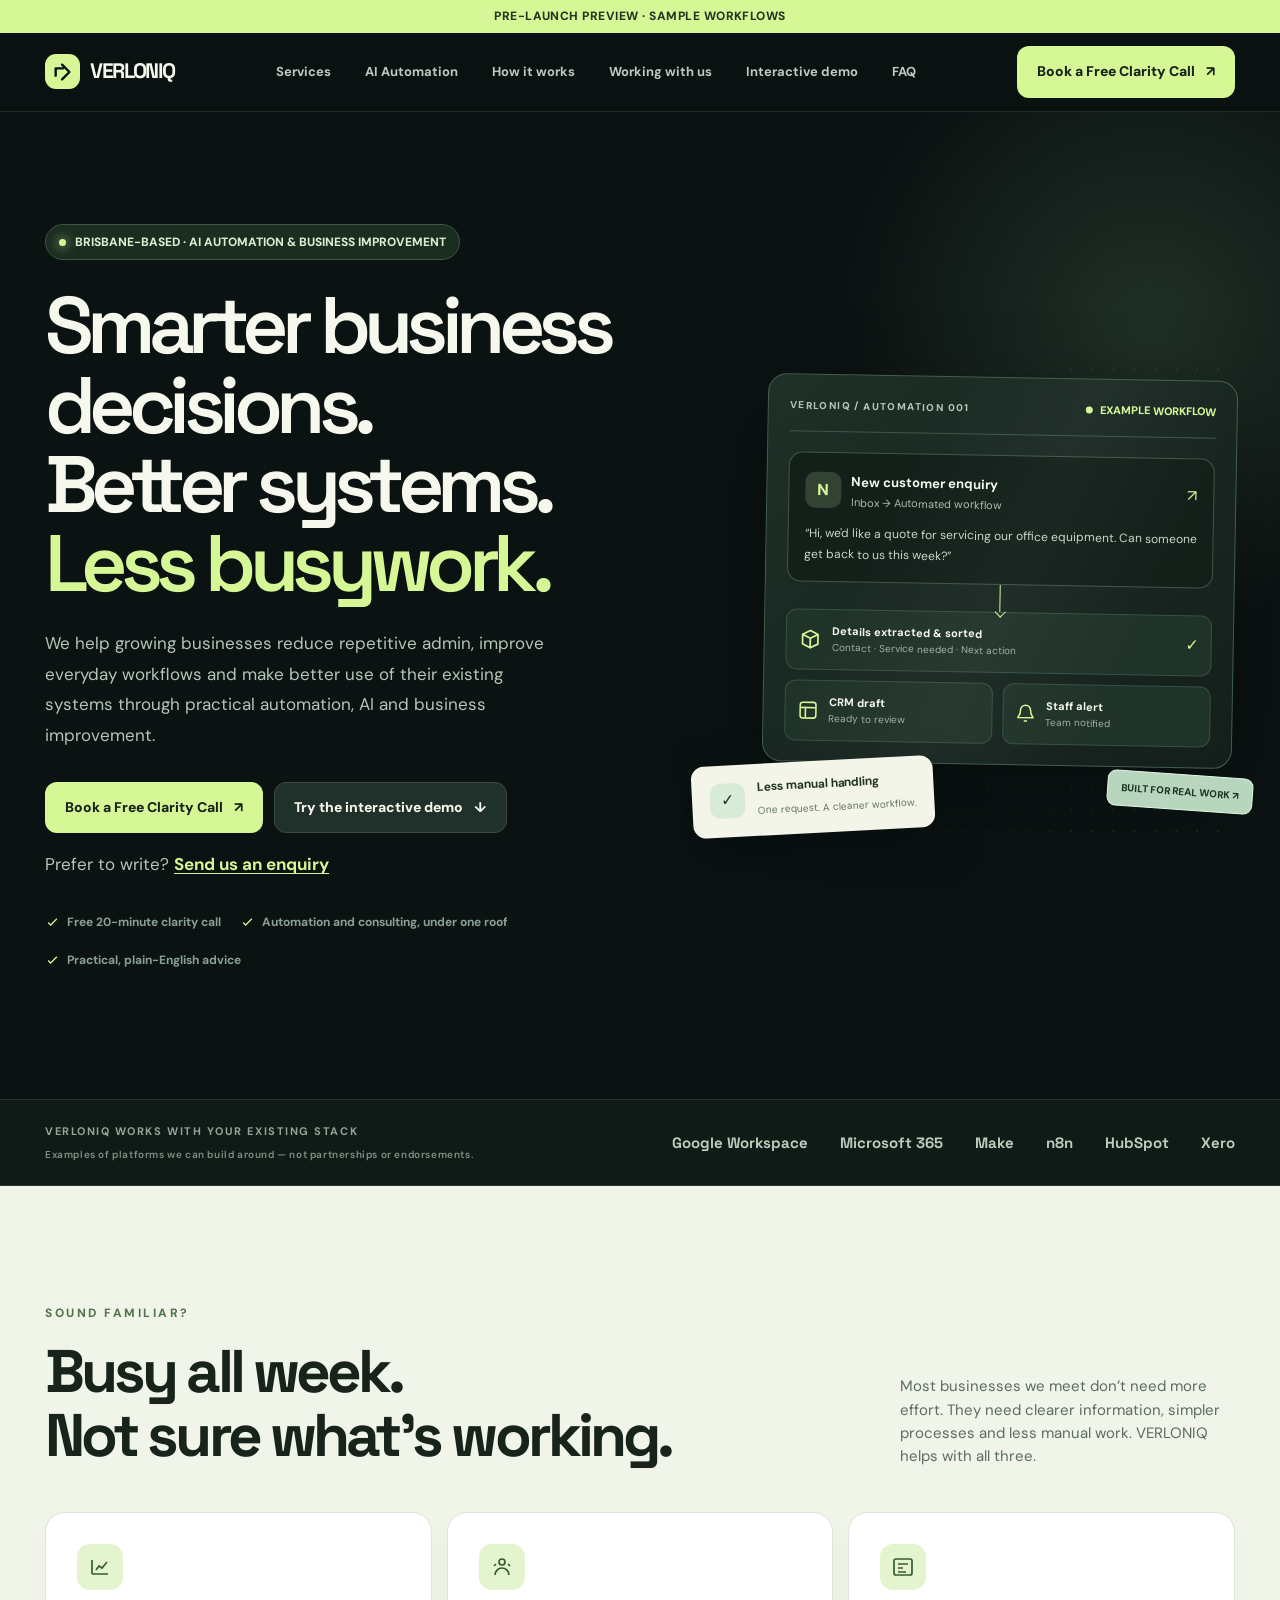
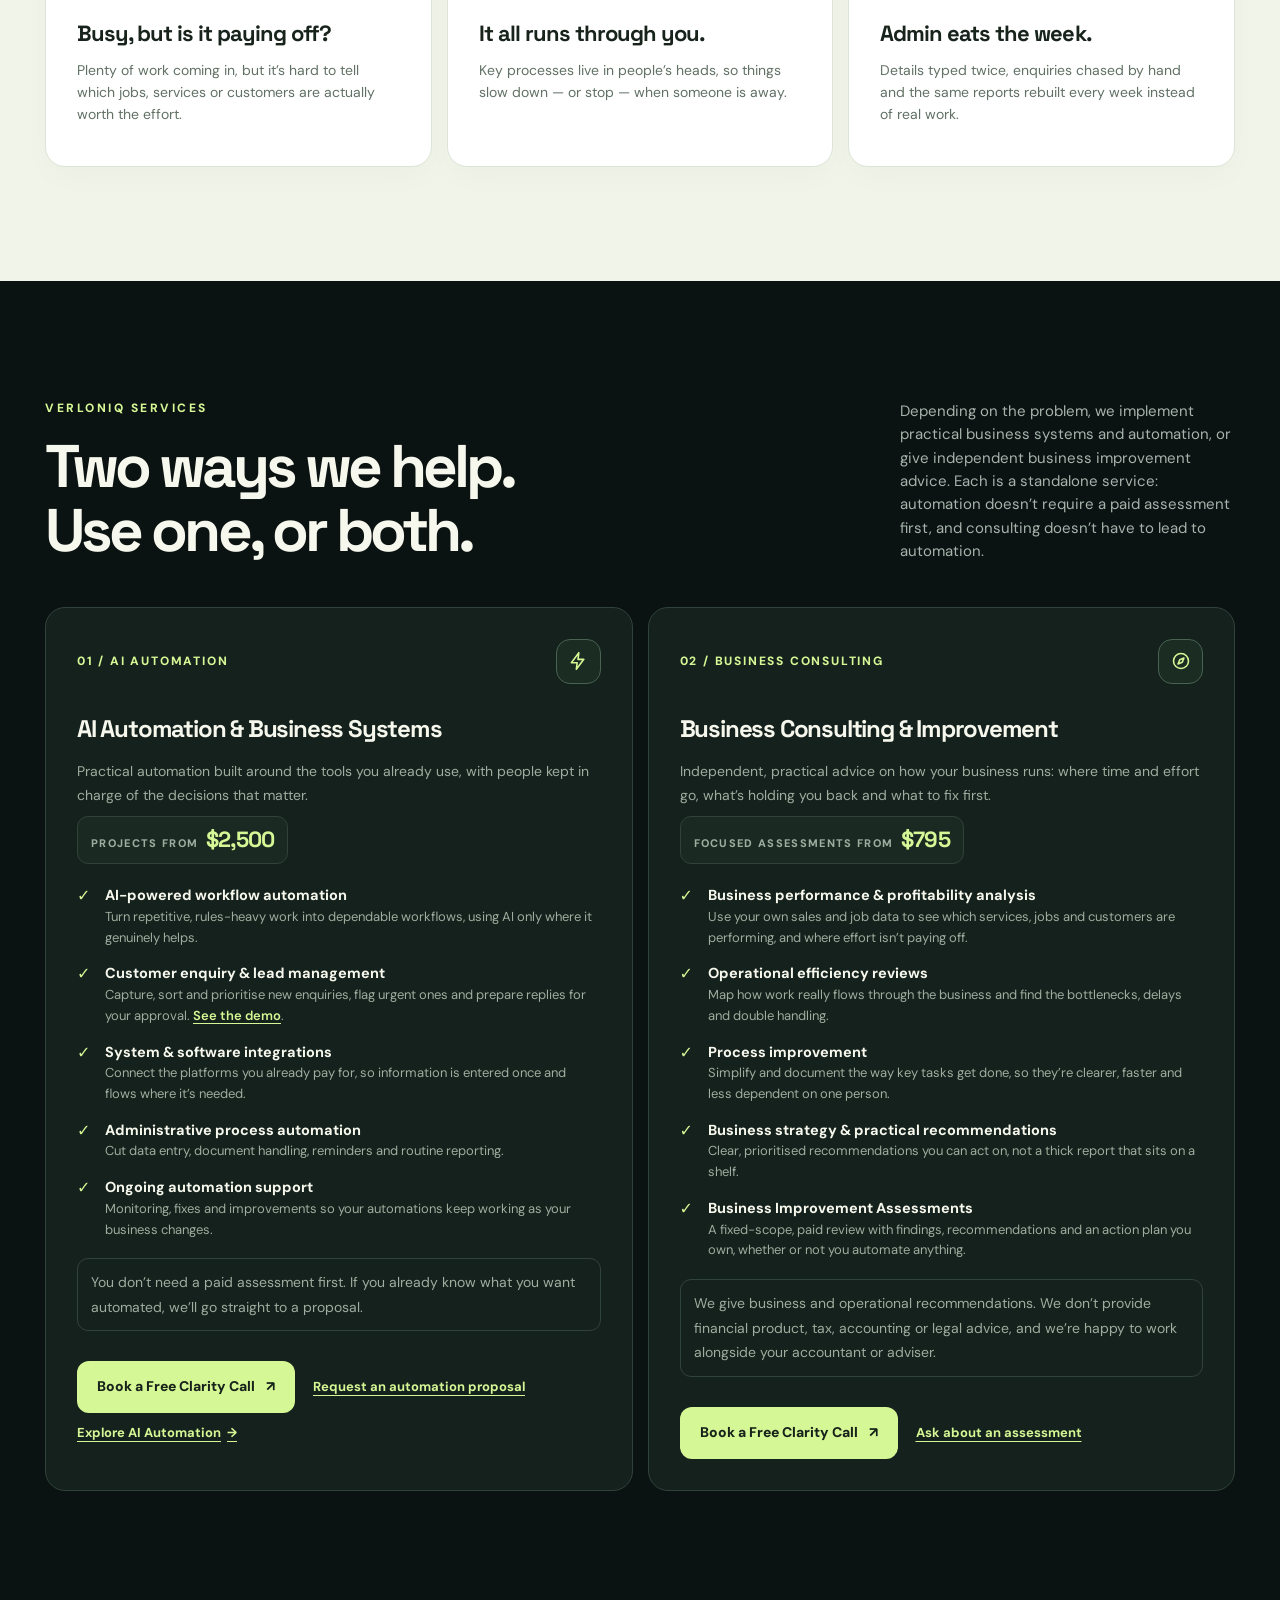
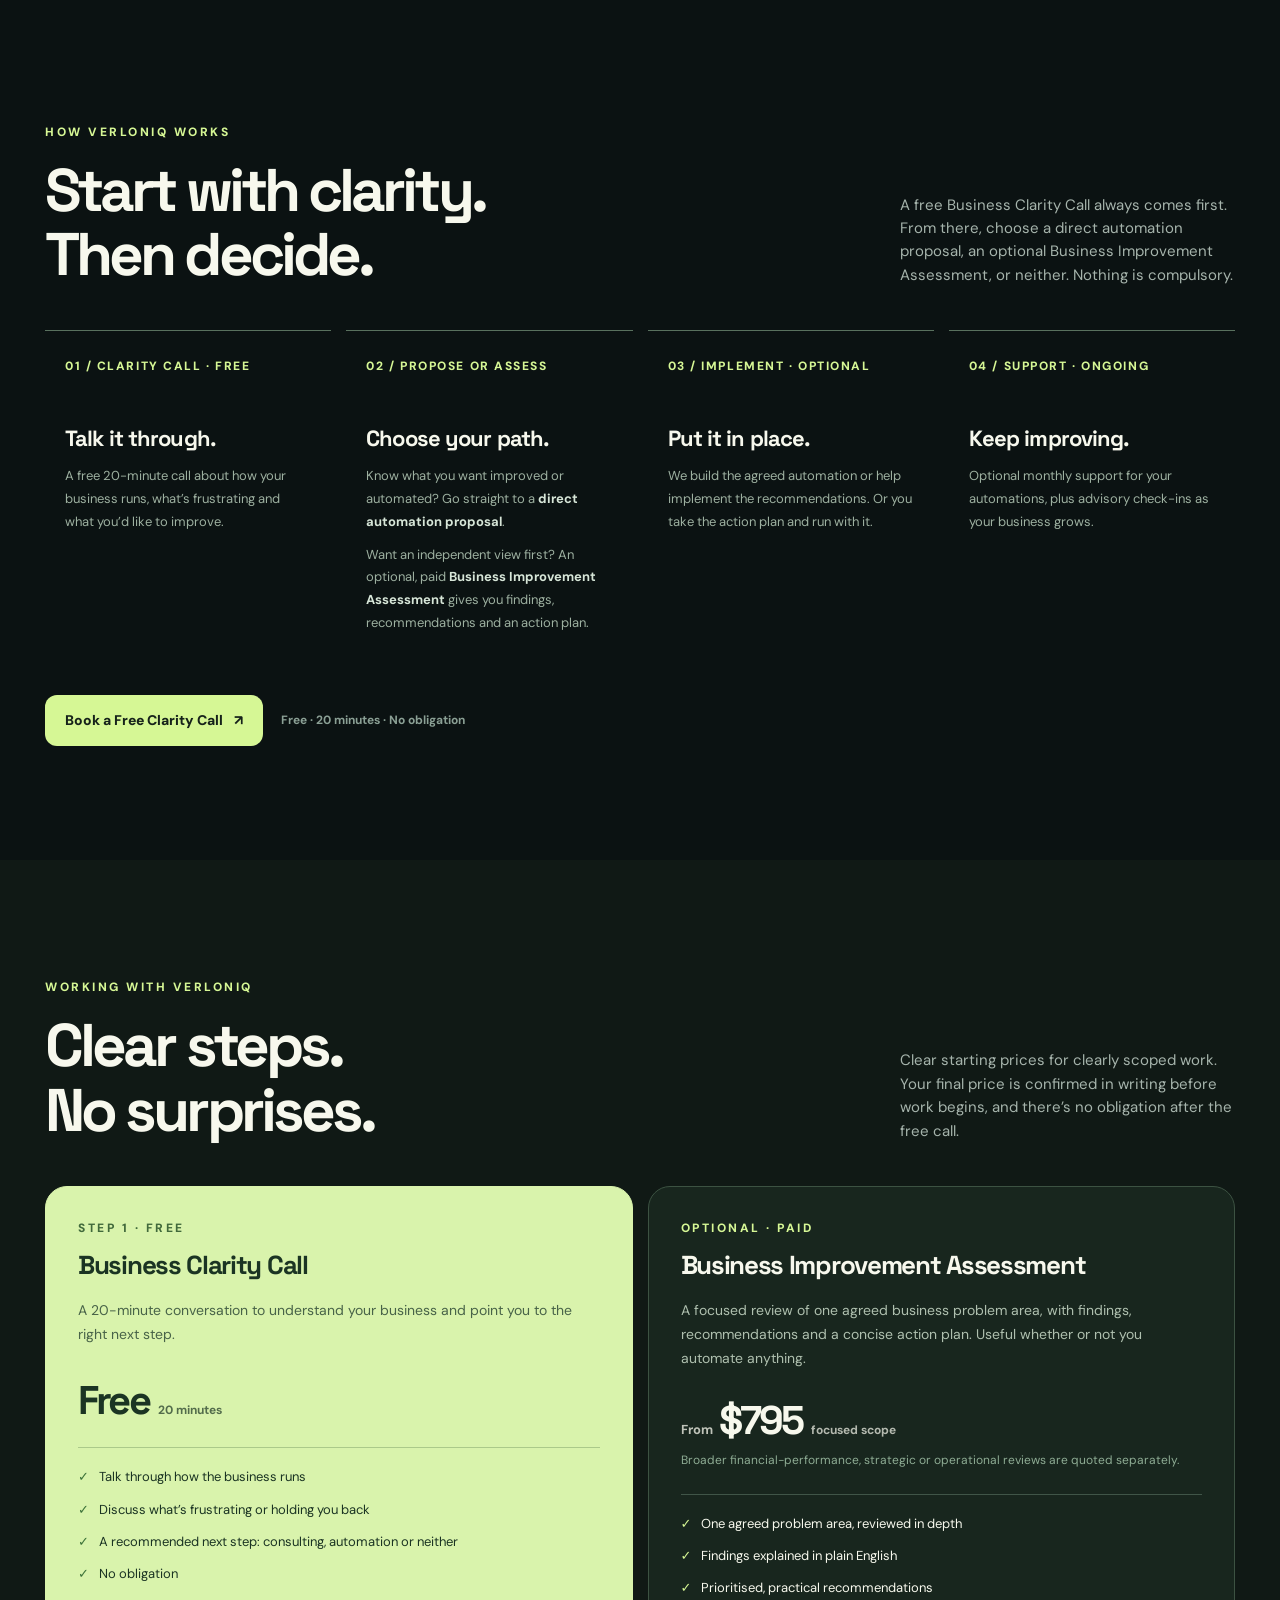
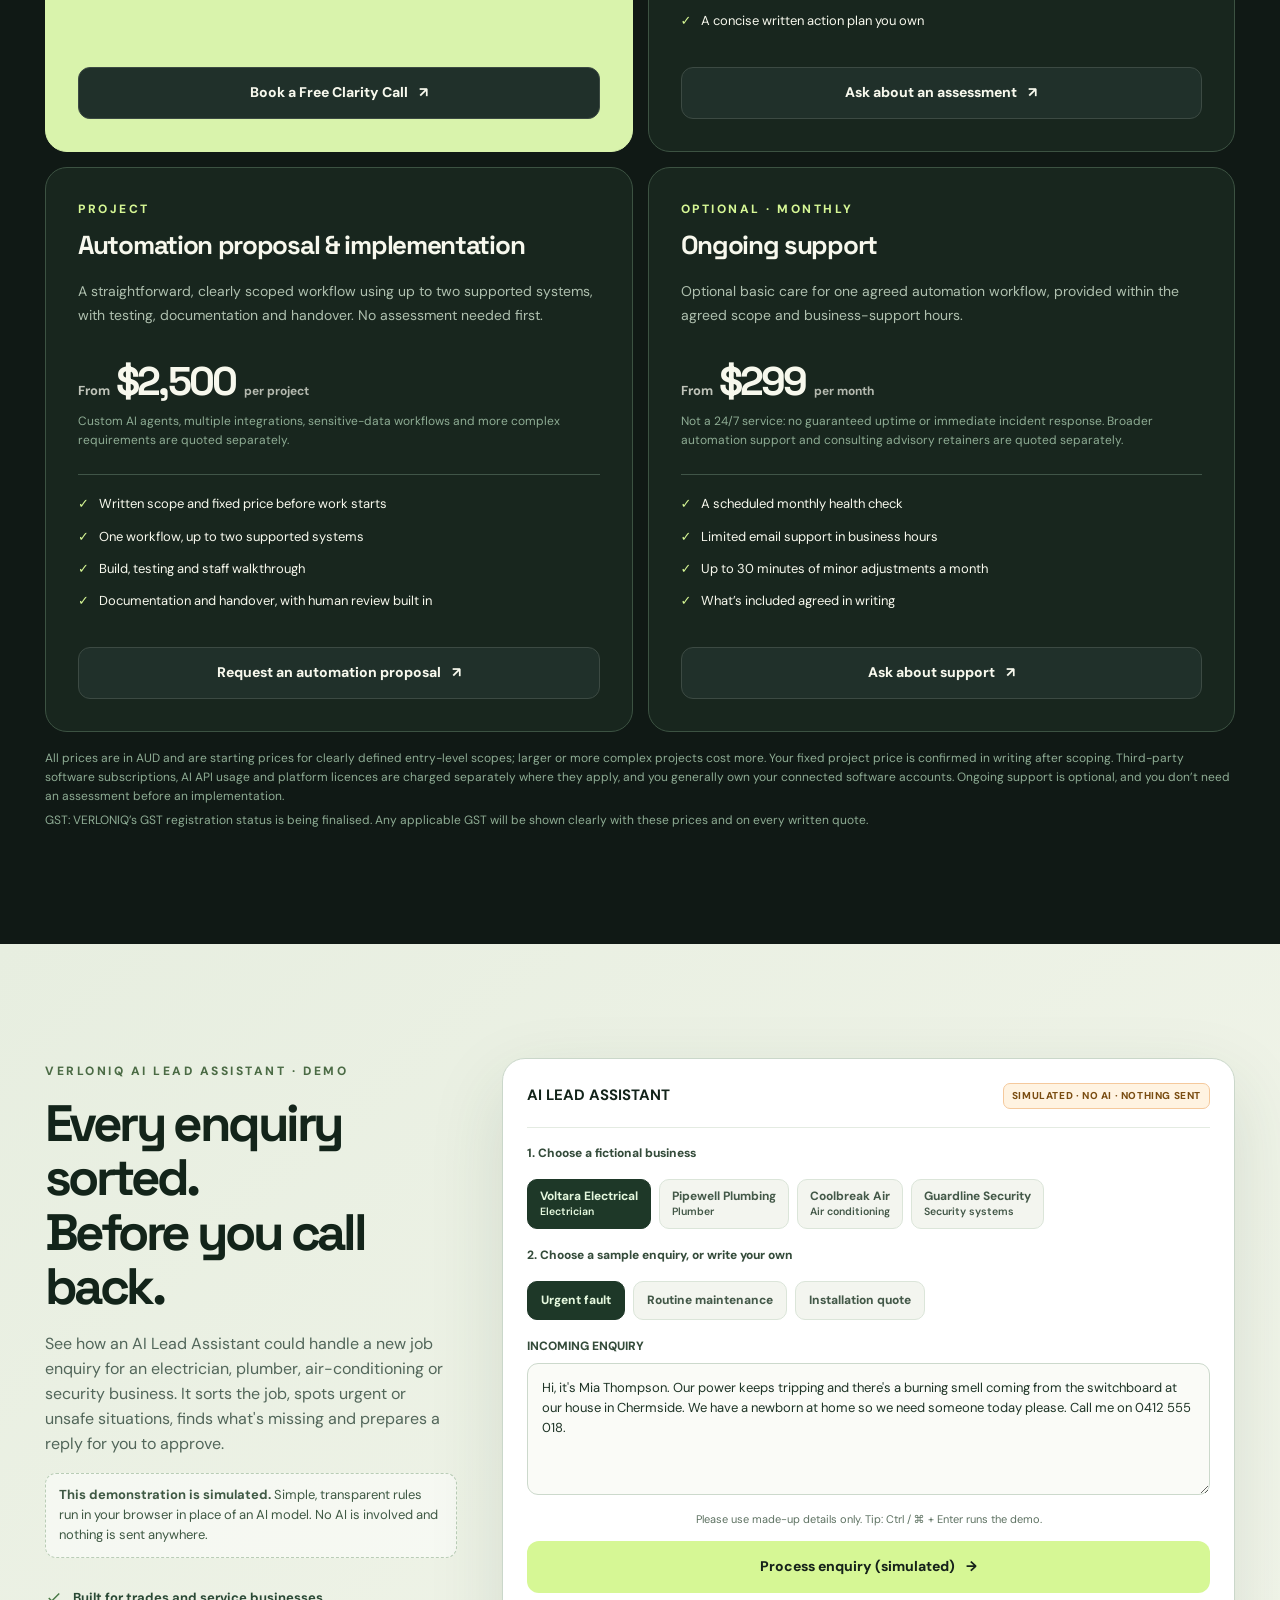
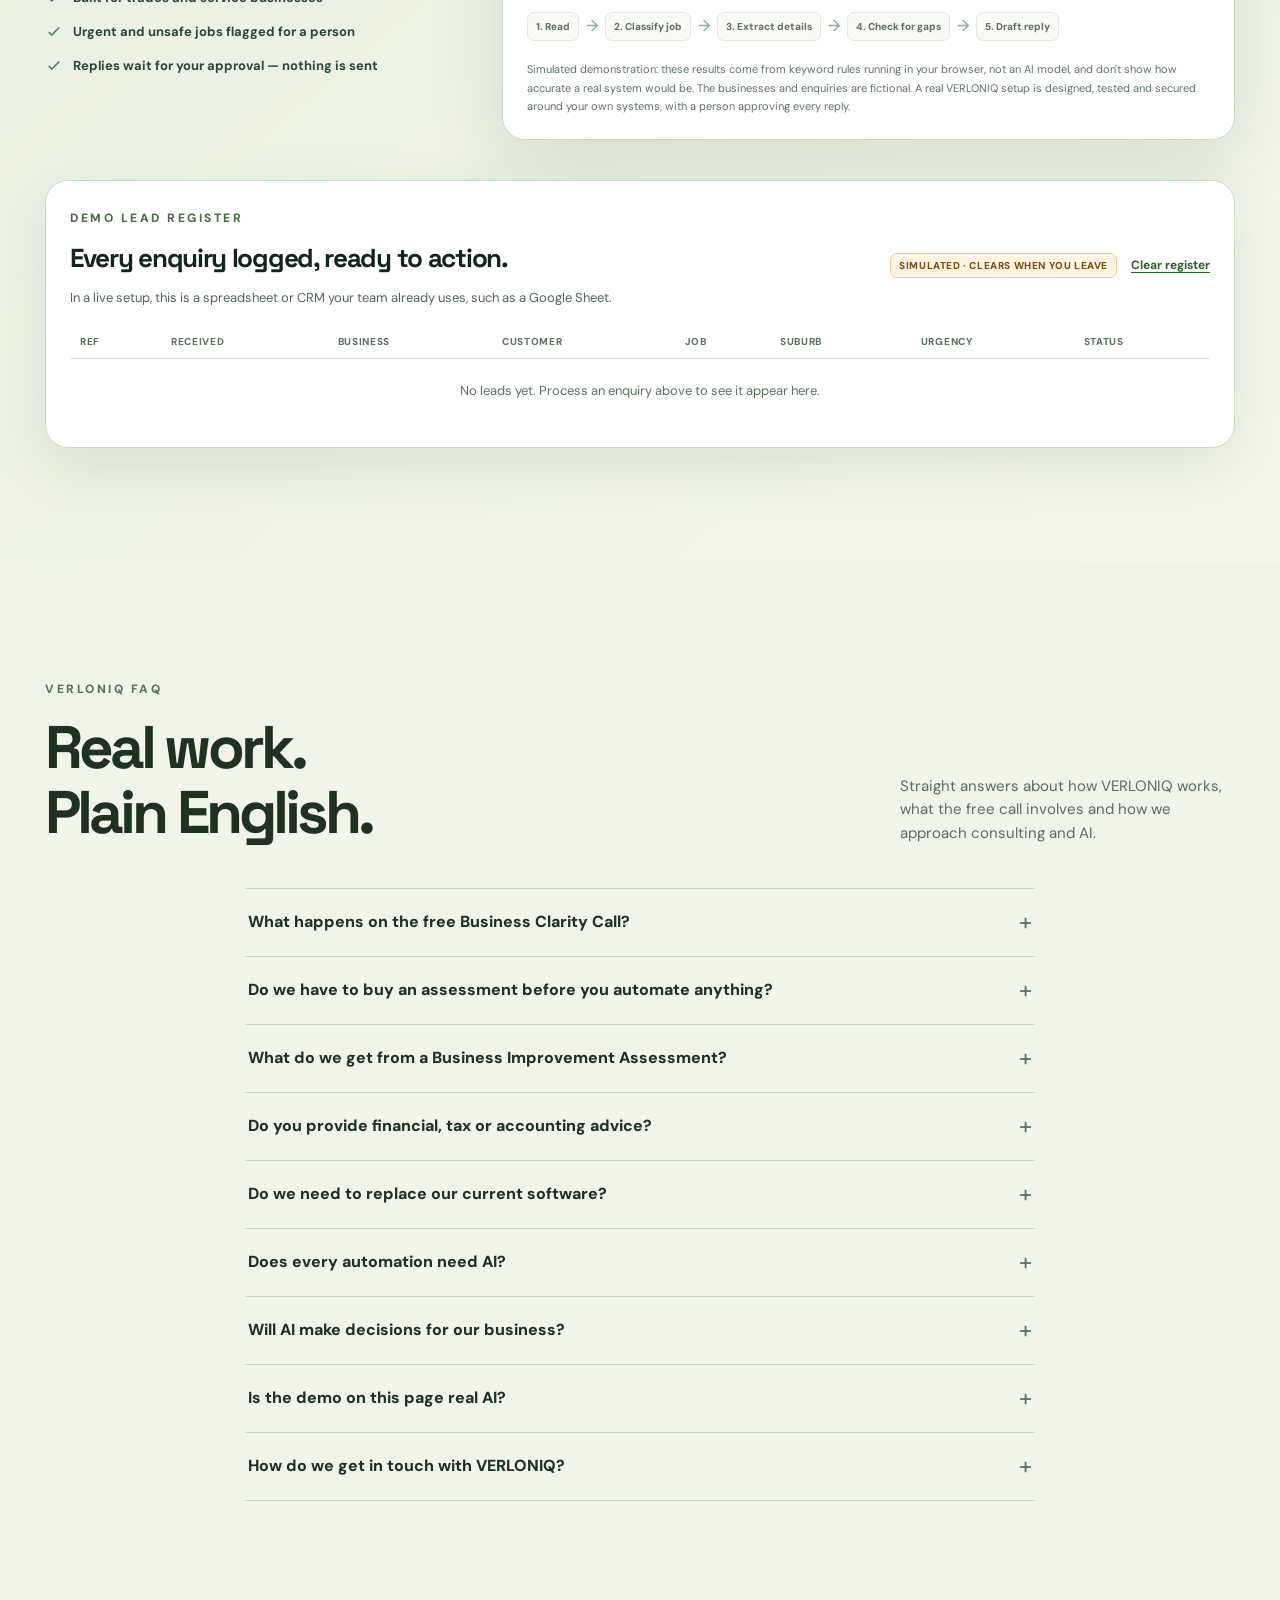
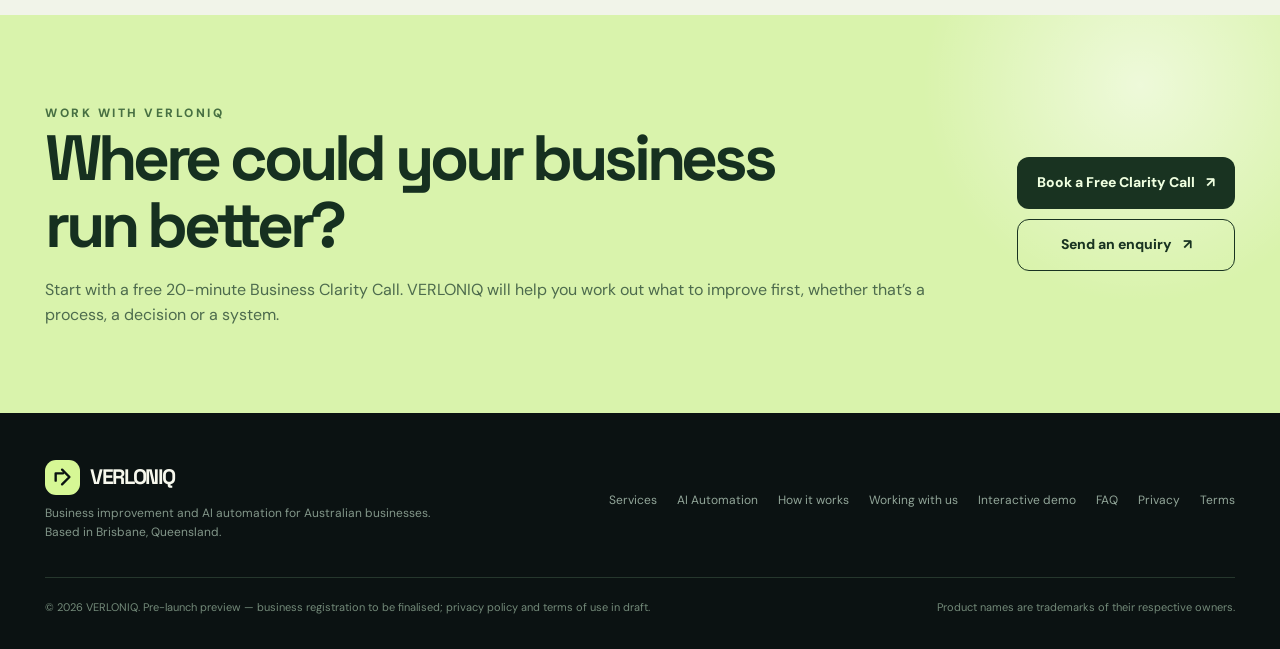
==== commit e8e6f63c: "Add approved starting prices with scope wording and a GST approval gate Publishes the founder-approv" ====
--- a/public/index.html
+++ b/public/index.html
@@ -86,6 +86,10 @@
     .hero-alt{margin:16px 0 0;font-size:13px;color:#8ba095}.link-btn{background:none;border:0;padding:0;color:var(--lime);font-weight:700;font-size:inherit;text-decoration:underline;text-underline-offset:3px;cursor:pointer;transition:color .2s}.link-btn:hover{color:#e7ffba}
     .how-card .path{margin-top:10px}.how-card p strong{color:#d7e6d8;font-weight:700}.how-actions{display:flex;flex-wrap:wrap;align-items:center;gap:12px 18px;margin-top:34px}.how-actions small{color:#8ba095;font-size:12px;font-weight:700}
     .price-card .price{font-size:40px}.price-card .price span{margin-left:6px}.engage-grid{grid-template-columns:repeat(2,1fr)}
+    /* Starting prices (services cards + Working with us) */
+    .start-price{display:flex;align-items:baseline;gap:8px;margin:2px 0 4px;padding:10px 13px;border:1px solid #30433a;border-radius:11px;background:#1a2a22;width:fit-content;max-width:100%}.start-price span{font-size:11px;font-weight:800;letter-spacing:.12em;text-transform:uppercase;color:#9ead9f}.start-price strong{font-family:'Space Grotesk',sans-serif;font-size:22px;letter-spacing:-.04em;color:var(--lime);line-height:1.1}
+    .price-card .price .price-from{font-family:'DM Sans';font-size:13px;font-weight:700;letter-spacing:normal;opacity:.75;margin:0 6px 0 0}.price-card p.scope-note{min-height:0;font-size:12px;line-height:1.6;margin:-6px 0 14px;color:#8eac94}.price-card.highlight p.scope-note{color:#486348}
+    .pricing-note .gst-note{display:block;margin-top:6px}
     .turnstile-box{margin-top:14px;min-height:65px;max-width:100%}.turnstile-box[hidden],.ts-note[hidden]{display:none}.modal .ts-note{font-size:11px;margin:6px 0 0;color:#5e7262}.modal .ts-note a{color:#2f5f2c}
     .book-section-title{font-size:12px!important;font-weight:800;letter-spacing:.12em;text-transform:uppercase;color:#456f3f!important;margin:18px 0 0!important}
     /* AI Lead Assistant demo (simulated) + demo lead register */
@@ -184,11 +188,11 @@
       <article class="problem"><div class="problem-icon"><svg width="24" height="24" viewBox="0 0 24 24" fill="none" stroke="currentColor" stroke-width="1.7" aria-hidden="true"><rect x="3" y="4" width="18" height="16" rx="2"/><path d="M7 9h10M7 13h5M7 17h8"/></svg></div><h3>Admin eats the week.</h3><p>Details typed twice, enquiries chased by hand and the same reports rebuilt every week instead of real work.</p></article>
     </div></div></section>
     <section id="solutions"><div class="container"><div class="section-top reveal"><div><span class="eyebrow">VERLONIQ SERVICES</span><h2>Two ways we help.<br>Use one, or both.</h2></div><p>Depending on the problem, we implement practical business systems and automation, or give independent business improvement advice. Each is a standalone service: automation doesn’t require a paid assessment first, and consulting doesn’t have to lead to automation.</p></div><div class="areas-grid" data-stagger>
-      <article class="service area-card"><div class="service-top"><span class="number">01 / AI AUTOMATION</span><span class="service-icon"><svg width="20" height="20" viewBox="0 0 24 24" fill="none" stroke="currentColor" stroke-width="1.9" stroke-linecap="round" stroke-linejoin="round" aria-hidden="true"><path d="M13 2 4 14h7l-1 8 9-12h-7l1-8Z"/></svg></span></div><h3>AI Automation &amp; Business Systems</h3><p>Practical automation built around the tools you already use, with people kept in charge of the decisions that matter.</p><ul class="area-list"><li><div><strong>AI-powered workflow automation</strong><span>Turn repetitive, rules-heavy work into dependable workflows, using AI only where it genuinely helps.</span></div></li><li><div><strong>Customer enquiry &amp; lead management</strong><span>Capture, sort and prioritise new enquiries, flag urgent ones and prepare replies for your approval. <a class="inline-link" href="#demo">See the demo</a>.</span></div></li><li><div><strong>System &amp; software integrations</strong><span>Connect the platforms you already pay for, so information is entered once and flows where it’s needed.</span></div></li><li><div><strong>Administrative process automation</strong><span>Cut data entry, document handling, reminders and routine reporting.</span></div></li><li><div><strong>Ongoing automation support</strong><span>Monitoring, fixes and improvements so your automations keep working as your business changes.</span></div></li></ul><p class="area-note">You don’t need a paid assessment first. If you already know what you want automated, we’ll go straight to a proposal.</p><div class="area-actions"><button class="btn btn-primary" type="button" data-open-booking>Book a Free Clarity Call <span aria-hidden="true">↗</span></button><button class="text-link" type="button" data-open-modal data-service="AI-powered workflow automation">Request an automation proposal</button><a class="text-link" href="/automation">Explore AI Automation <span aria-hidden="true">→</span></a></div></article>
-      <article class="service area-card"><div class="service-top"><span class="number">02 / BUSINESS CONSULTING</span><span class="service-icon"><svg width="20" height="20" viewBox="0 0 24 24" fill="none" stroke="currentColor" stroke-width="1.9" stroke-linecap="round" stroke-linejoin="round" aria-hidden="true"><circle cx="12" cy="12" r="9"/><path d="m15.5 8.5-2 5-5 2 2-5 5-2Z"/></svg></span></div><h3>Business Consulting &amp; Improvement</h3><p>Independent, practical advice on how your business runs: where time and effort go, what’s holding you back and what to fix first.</p><ul class="area-list"><li><div><strong>Business performance &amp; profitability analysis</strong><span>Use your own sales and job data to see which services, jobs and customers are performing, and where effort isn’t paying off.</span></div></li><li><div><strong>Operational efficiency reviews</strong><span>Map how work really flows through the business and find the bottlenecks, delays and double handling.</span></div></li><li><div><strong>Process improvement</strong><span>Simplify and document the way key tasks get done, so they’re clearer, faster and less dependent on one person.</span></div></li><li><div><strong>Business strategy &amp; practical recommendations</strong><span>Clear, prioritised recommendations you can act on, not a thick report that sits on a shelf.</span></div></li><li><div><strong>Business Improvement Assessments</strong><span>A fixed-scope, paid review with findings, recommendations and an action plan you own, whether or not you automate anything.</span></div></li></ul><p class="area-note">We give business and operational recommendations. We don’t provide financial product, tax, accounting or legal advice, and we’re happy to work alongside your accountant or adviser.</p><div class="area-actions"><button class="btn btn-primary" type="button" data-open-booking>Book a Free Clarity Call <span aria-hidden="true">↗</span></button><button class="text-link" type="button" data-open-modal data-service="Business Improvement Assessment">Ask about an assessment</button></div></article>
+      <article class="service area-card"><div class="service-top"><span class="number">01 / AI AUTOMATION</span><span class="service-icon"><svg width="20" height="20" viewBox="0 0 24 24" fill="none" stroke="currentColor" stroke-width="1.9" stroke-linecap="round" stroke-linejoin="round" aria-hidden="true"><path d="M13 2 4 14h7l-1 8 9-12h-7l1-8Z"/></svg></span></div><h3>AI Automation &amp; Business Systems</h3><p>Practical automation built around the tools you already use, with people kept in charge of the decisions that matter.</p><p class="start-price"><span>Projects from</span> <strong>$2,500</strong></p><ul class="area-list"><li><div><strong>AI-powered workflow automation</strong><span>Turn repetitive, rules-heavy work into dependable workflows, using AI only where it genuinely helps.</span></div></li><li><div><strong>Customer enquiry &amp; lead management</strong><span>Capture, sort and prioritise new enquiries, flag urgent ones and prepare replies for your approval. <a class="inline-link" href="#demo">See the demo</a>.</span></div></li><li><div><strong>System &amp; software integrations</strong><span>Connect the platforms you already pay for, so information is entered once and flows where it’s needed.</span></div></li><li><div><strong>Administrative process automation</strong><span>Cut data entry, document handling, reminders and routine reporting.</span></div></li><li><div><strong>Ongoing automation support</strong><span>Monitoring, fixes and improvements so your automations keep working as your business changes.</span></div></li></ul><p class="area-note">You don’t need a paid assessment first. If you already know what you want automated, we’ll go straight to a proposal.</p><div class="area-actions"><button class="btn btn-primary" type="button" data-open-booking>Book a Free Clarity Call <span aria-hidden="true">↗</span></button><button class="text-link" type="button" data-open-modal data-service="AI-powered workflow automation">Request an automation proposal</button><a class="text-link" href="/automation">Explore AI Automation <span aria-hidden="true">→</span></a></div></article>
+      <article class="service area-card"><div class="service-top"><span class="number">02 / BUSINESS CONSULTING</span><span class="service-icon"><svg width="20" height="20" viewBox="0 0 24 24" fill="none" stroke="currentColor" stroke-width="1.9" stroke-linecap="round" stroke-linejoin="round" aria-hidden="true"><circle cx="12" cy="12" r="9"/><path d="m15.5 8.5-2 5-5 2 2-5 5-2Z"/></svg></span></div><h3>Business Consulting &amp; Improvement</h3><p>Independent, practical advice on how your business runs: where time and effort go, what’s holding you back and what to fix first.</p><p class="start-price"><span>Focused assessments from</span> <strong>$795</strong></p><ul class="area-list"><li><div><strong>Business performance &amp; profitability analysis</strong><span>Use your own sales and job data to see which services, jobs and customers are performing, and where effort isn’t paying off.</span></div></li><li><div><strong>Operational efficiency reviews</strong><span>Map how work really flows through the business and find the bottlenecks, delays and double handling.</span></div></li><li><div><strong>Process improvement</strong><span>Simplify and document the way key tasks get done, so they’re clearer, faster and less dependent on one person.</span></div></li><li><div><strong>Business strategy &amp; practical recommendations</strong><span>Clear, prioritised recommendations you can act on, not a thick report that sits on a shelf.</span></div></li><li><div><strong>Business Improvement Assessments</strong><span>A fixed-scope, paid review with findings, recommendations and an action plan you own, whether or not you automate anything.</span></div></li></ul><p class="area-note">We give business and operational recommendations. We don’t provide financial product, tax, accounting or legal advice, and we’re happy to work alongside your accountant or adviser.</p><div class="area-actions"><button class="btn btn-primary" type="button" data-open-booking>Book a Free Clarity Call <span aria-hidden="true">↗</span></button><button class="text-link" type="button" data-open-modal data-service="Business Improvement Assessment">Ask about an assessment</button></div></article>
     </div></div></section>
     <section id="how"><div class="container"><div class="section-top reveal"><div><span class="eyebrow">HOW VERLONIQ WORKS</span><h2>Start with clarity.<br>Then decide.</h2></div><p>A free Business Clarity Call always comes first. From there, choose a direct automation proposal, an optional Business Improvement Assessment, or neither. Nothing is compulsory.</p></div><div class="how-grid" data-stagger><div class="how-card"><div class="how-num">01 / CLARITY CALL · FREE</div><h3>Talk it through.</h3><p>A free 20-minute call about how your business runs, what’s frustrating and what you’d like to improve.</p></div><div class="how-card"><div class="how-num">02 / PROPOSE OR ASSESS</div><h3>Choose your path.</h3><p>Know what you want improved or automated? Go straight to a <strong>direct automation proposal</strong>.</p><p class="path">Want an independent view first? An optional, paid <strong>Business Improvement Assessment</strong> gives you findings, recommendations and an action plan.</p></div><div class="how-card"><div class="how-num">03 / IMPLEMENT · OPTIONAL</div><h3>Put it in place.</h3><p>We build the agreed automation or help implement the recommendations. Or you take the action plan and run with it.</p></div><div class="how-card"><div class="how-num">04 / SUPPORT · ONGOING</div><h3>Keep improving.</h3><p>Optional monthly support for your automations, plus advisory check-ins as your business grows.</p></div></div><div class="how-actions reveal"><button class="btn btn-primary" type="button" data-open-booking>Book a Free Clarity Call <span aria-hidden="true">↗</span></button><small>Free · 20 minutes · No obligation</small></div></div></section>
-    <section class="pricing" id="pricing"><div class="container"><div class="section-top reveal"><div><span class="eyebrow">WORKING WITH VERLONIQ</span><h2>Clear steps.<br>No surprises.</h2></div><p>Every assessment and project is scoped and quoted in writing before work begins. There’s no obligation after the free call.</p></div><div class="pricing-grid engage-grid" data-stagger><article class="price-card highlight"><span class="eyebrow" style="color:#41693b">STEP 1 · FREE</span><h3>Business Clarity Call</h3><p>A 20-minute conversation to understand your business and point you to the right next step.</p><div class="price">Free<span> 20 minutes</span></div><ul><li>Talk through how the business runs</li><li>Discuss what’s frustrating or holding you back</li><li>A recommended next step: consulting, automation or neither</li><li>No obligation</li></ul><button class="btn btn-dark" type="button" data-open-booking>Book a Free Clarity Call <span aria-hidden="true">↗</span></button></article><article class="price-card"><span class="eyebrow">OPTIONAL · PAID</span><h3>Business Improvement Assessment</h3><p>A standalone consulting engagement for owners who want an independent, structured review. It’s valuable whether or not you automate anything.</p><div class="price">Quoted<span> fixed scope</span></div><ul><li>Review of operations, processes and performance information</li><li>Findings explained in plain English</li><li>Prioritised, practical recommendations</li><li>A written action plan you own</li></ul><button class="btn btn-dark" type="button" data-open-modal data-service="Business Improvement Assessment">Ask about an assessment <span aria-hidden="true">↗</span></button></article><article class="price-card"><span class="eyebrow">PROJECT</span><h3>Automation proposal &amp; implementation</h3><p>Know what you want automated? Skip the assessment and get a direct proposal.</p><div class="price">Quoted<span> per project</span></div><ul><li>Written scope and quote before work starts</li><li>Build, testing and staff walkthrough</li><li>Documentation and handover</li><li>Human review built in where it matters</li></ul><button class="btn btn-dark" type="button" data-open-modal data-service="AI-powered workflow automation">Request an automation proposal <span aria-hidden="true">↗</span></button></article><article class="price-card"><span class="eyebrow">OPTIONAL · MONTHLY</span><h3>Ongoing support &amp; advisory</h3><p>Ongoing help once changes are in place, with what’s included agreed up front.</p><div class="price">Monthly<span> optional</span></div><ul><li>Monitoring and fixes for your automations</li><li>Small improvements as things change</li><li>Regular check-ins on priorities and opportunities</li><li>Clear scope and response times</li></ul><button class="btn btn-dark" type="button" data-open-modal data-service="Ongoing automation support">Ask about support <span aria-hidden="true">↗</span></button></article></div><p class="pricing-note">Assessment, project and support pricing depends on scope and is confirmed in writing before work begins. Any software subscriptions and AI usage are paid by you directly to the providers.</p></div></section>
+    <section class="pricing" id="pricing"><div class="container"><div class="section-top reveal"><div><span class="eyebrow">WORKING WITH VERLONIQ</span><h2>Clear steps.<br>No surprises.</h2></div><p>Clear starting prices for clearly scoped work. Your final price is confirmed in writing before work begins, and there’s no obligation after the free call.</p></div><div class="pricing-grid engage-grid" data-stagger><article class="price-card highlight"><span class="eyebrow" style="color:#41693b">STEP 1 · FREE</span><h3>Business Clarity Call</h3><p>A 20-minute conversation to understand your business and point you to the right next step.</p><div class="price">Free<span> 20 minutes</span></div><ul><li>Talk through how the business runs</li><li>Discuss what’s frustrating or holding you back</li><li>A recommended next step: consulting, automation or neither</li><li>No obligation</li></ul><button class="btn btn-dark" type="button" data-open-booking>Book a Free Clarity Call <span aria-hidden="true">↗</span></button></article><article class="price-card"><span class="eyebrow">OPTIONAL · PAID</span><h3>Business Improvement Assessment</h3><p>A focused review of one agreed business problem area, with findings, recommendations and a concise action plan. Useful whether or not you automate anything.</p><div class="price"><span class="price-from">From</span>$795<span> focused scope</span></div><p class="scope-note">Broader financial-performance, strategic or operational reviews are quoted separately.</p><ul><li>One agreed problem area, reviewed in depth</li><li>Findings explained in plain English</li><li>Prioritised, practical recommendations</li><li>A concise written action plan you own</li></ul><button class="btn btn-dark" type="button" data-open-modal data-service="Business Improvement Assessment">Ask about an assessment <span aria-hidden="true">↗</span></button></article><article class="price-card"><span class="eyebrow">PROJECT</span><h3>Automation proposal &amp; implementation</h3><p>A straightforward, clearly scoped workflow using up to two supported systems, with testing, documentation and handover. No assessment needed first.</p><div class="price"><span class="price-from">From</span>$2,500<span> per project</span></div><p class="scope-note">Custom AI agents, multiple integrations, sensitive-data workflows and more complex requirements are quoted separately.</p><ul><li>Written scope and fixed price before work starts</li><li>One workflow, up to two supported systems</li><li>Build, testing and staff walkthrough</li><li>Documentation and handover, with human review built in</li></ul><button class="btn btn-dark" type="button" data-open-modal data-service="AI-powered workflow automation">Request an automation proposal <span aria-hidden="true">↗</span></button></article><article class="price-card"><span class="eyebrow">OPTIONAL · MONTHLY</span><h3>Ongoing support</h3><p>Optional basic care for one agreed automation workflow, provided within the agreed scope and business-support hours.</p><div class="price"><span class="price-from">From</span>$299<span> per month</span></div><p class="scope-note">Not a 24/7 service: no guaranteed uptime or immediate incident response. Broader automation support and consulting advisory retainers are quoted separately.</p><ul><li>A scheduled monthly health check</li><li>Limited email support in business hours</li><li>Up to 30 minutes of minor adjustments a month</li><li>What’s included agreed in writing</li></ul><button class="btn btn-dark" type="button" data-open-modal data-service="Ongoing automation support">Ask about support <span aria-hidden="true">↗</span></button></article></div><p class="pricing-note">All prices are in AUD and are starting prices for clearly defined entry-level scopes; larger or more complex projects cost more. Your fixed project price is confirmed in writing after scoping. Third-party software subscriptions, AI API usage and platform licences are charged separately where they apply, and you generally own your connected software accounts. Ongoing support is optional, and you don’t need an assessment before an implementation. <span class="gst-note" data-gst="pending">GST: VERLONIQ’s GST registration status is being finalised. Any applicable GST will be shown clearly with these prices and on every written quote.</span></p></div></section>
     <section class="demo" id="demo"><div class="container demo-layout"><div class="demo-intro reveal"><span class="eyebrow">VERLONIQ AI LEAD ASSISTANT · DEMO</span><h2>Every enquiry sorted.<br>Before you call back.</h2><p>See how an AI Lead Assistant could handle a new job enquiry for an electrician, plumber, air-conditioning or security business. It sorts the job, spots urgent or unsafe situations, finds what's missing and prepares a reply for you to approve.</p><p class="sim-note"><strong>This demonstration is simulated.</strong> Simple, transparent rules run in your browser in place of an AI model. No AI is involved and nothing is sent anywhere.</p><div class="demo-highlights"><div><svg width="18" height="18" viewBox="0 0 24 24" fill="none" stroke="currentColor" stroke-width="2" aria-hidden="true"><path d="m5 12 4 4L19 6"/></svg> Built for trades and service businesses</div><div><svg width="18" height="18" viewBox="0 0 24 24" fill="none" stroke="currentColor" stroke-width="2" aria-hidden="true"><path d="m5 12 4 4L19 6"/></svg> Urgent and unsafe jobs flagged for a person</div><div><svg width="18" height="18" viewBox="0 0 24 24" fill="none" stroke="currentColor" stroke-width="2" aria-hidden="true"><path d="m5 12 4 4L19 6"/></svg> Replies wait for your approval — nothing is sent</div></div></div>
       <div class="demo-card reveal" style="--d:.12s"><div class="demo-card-head"><strong>AI LEAD ASSISTANT</strong><span class="sim-badge">SIMULATED · NO AI · NOTHING SENT</span></div>
         <p class="step-label" id="bizLabel">1. Choose a fictional business</p><div class="switcher biz-switcher" role="group" aria-labelledby="bizLabel"><button type="button" data-business="electrical" aria-pressed="true" class="active"><strong>Voltara Electrical</strong><small>Electrician</small></button><button type="button" data-business="plumbing" aria-pressed="false"><strong>Pipewell Plumbing</strong><small>Plumber</small></button><button type="button" data-business="aircon" aria-pressed="false"><strong>Coolbreak Air</strong><small>Air conditioning</small></button><button type="button" data-business="security" aria-pressed="false"><strong>Guardline Security</strong><small>Security systems</small></button></div>
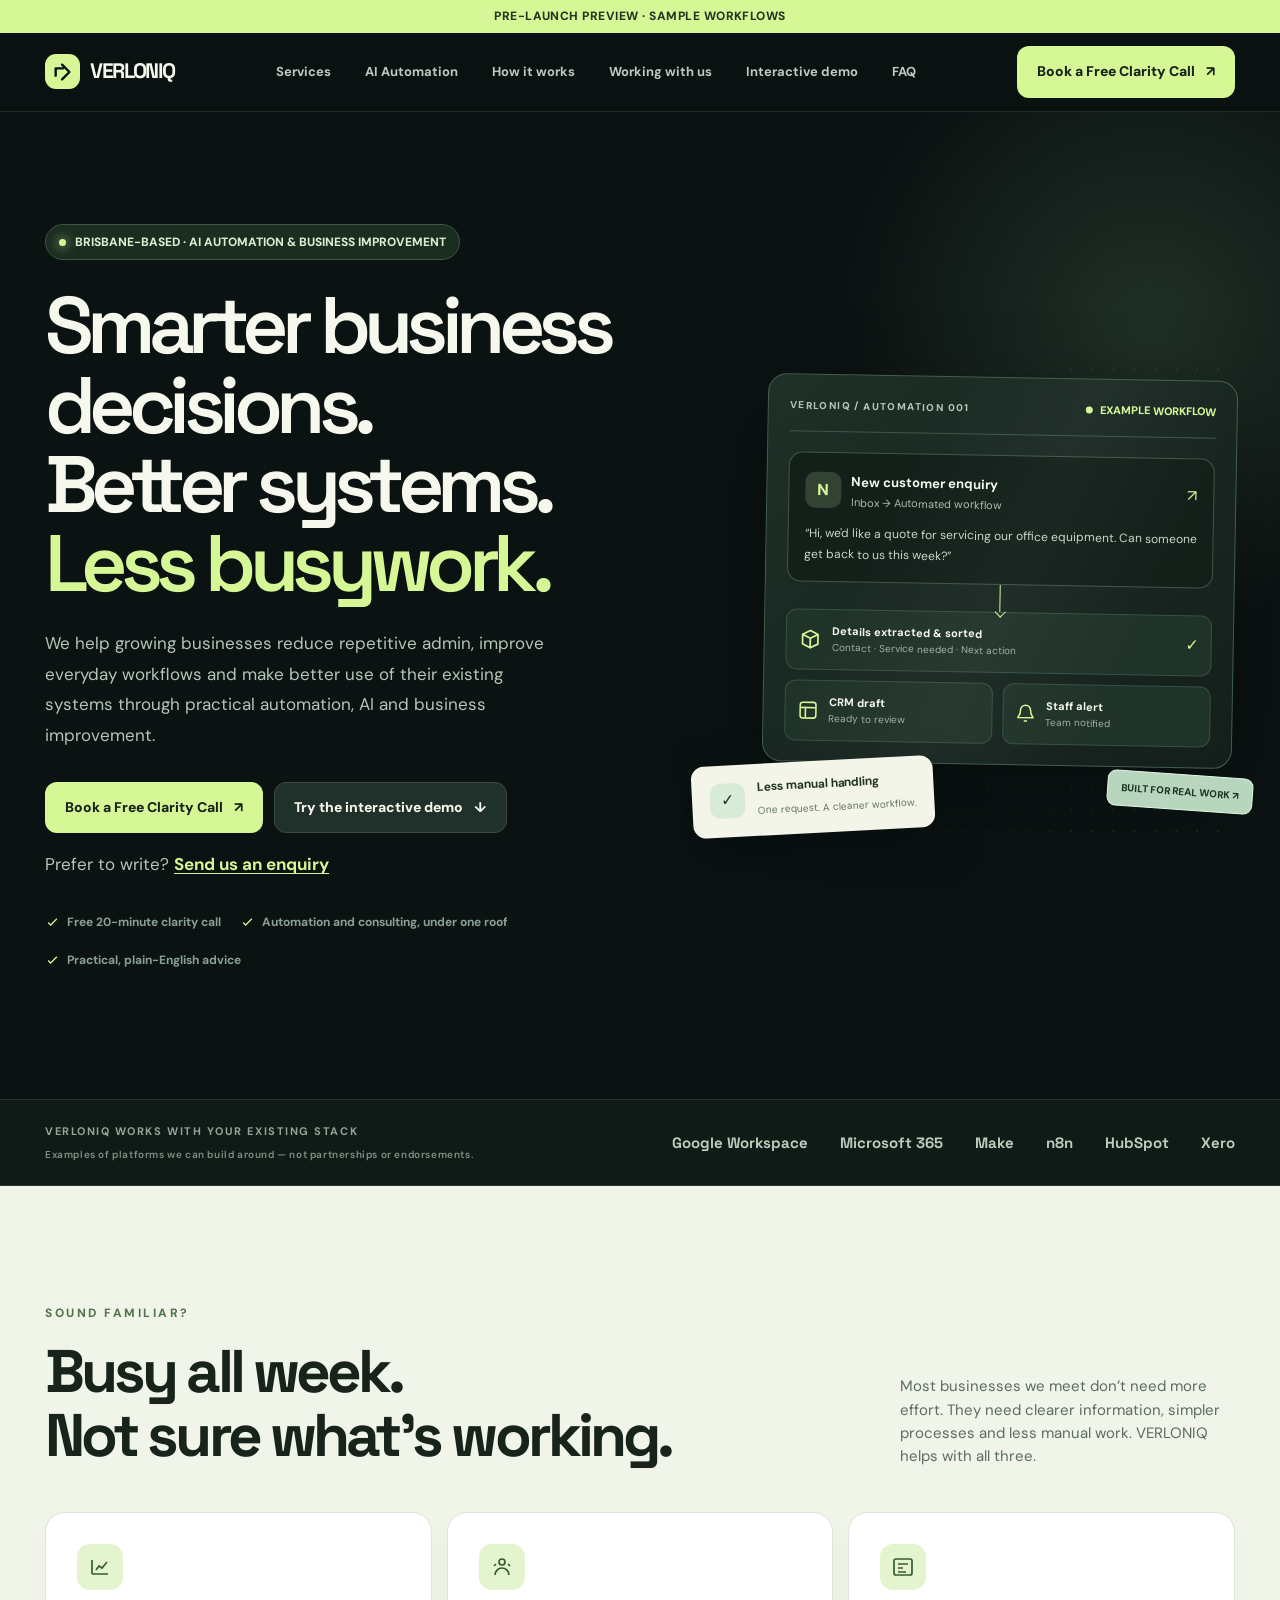
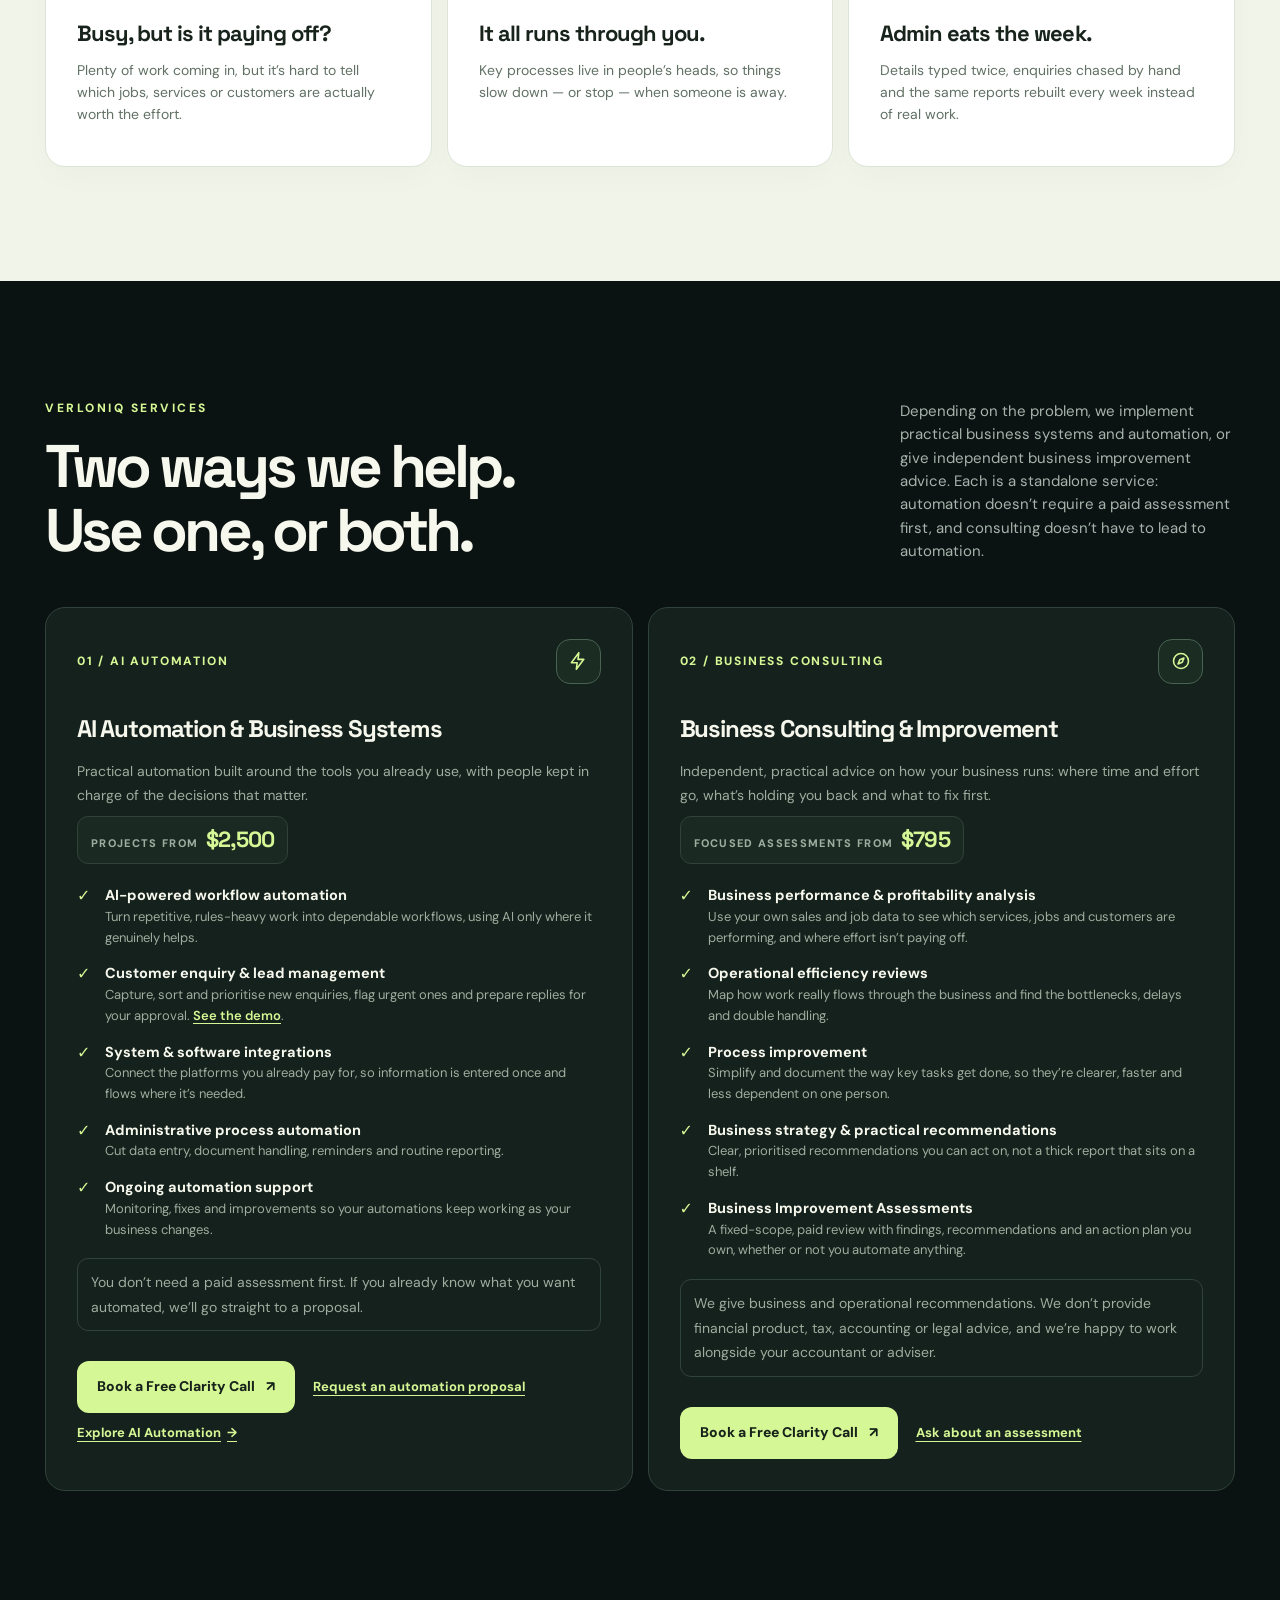
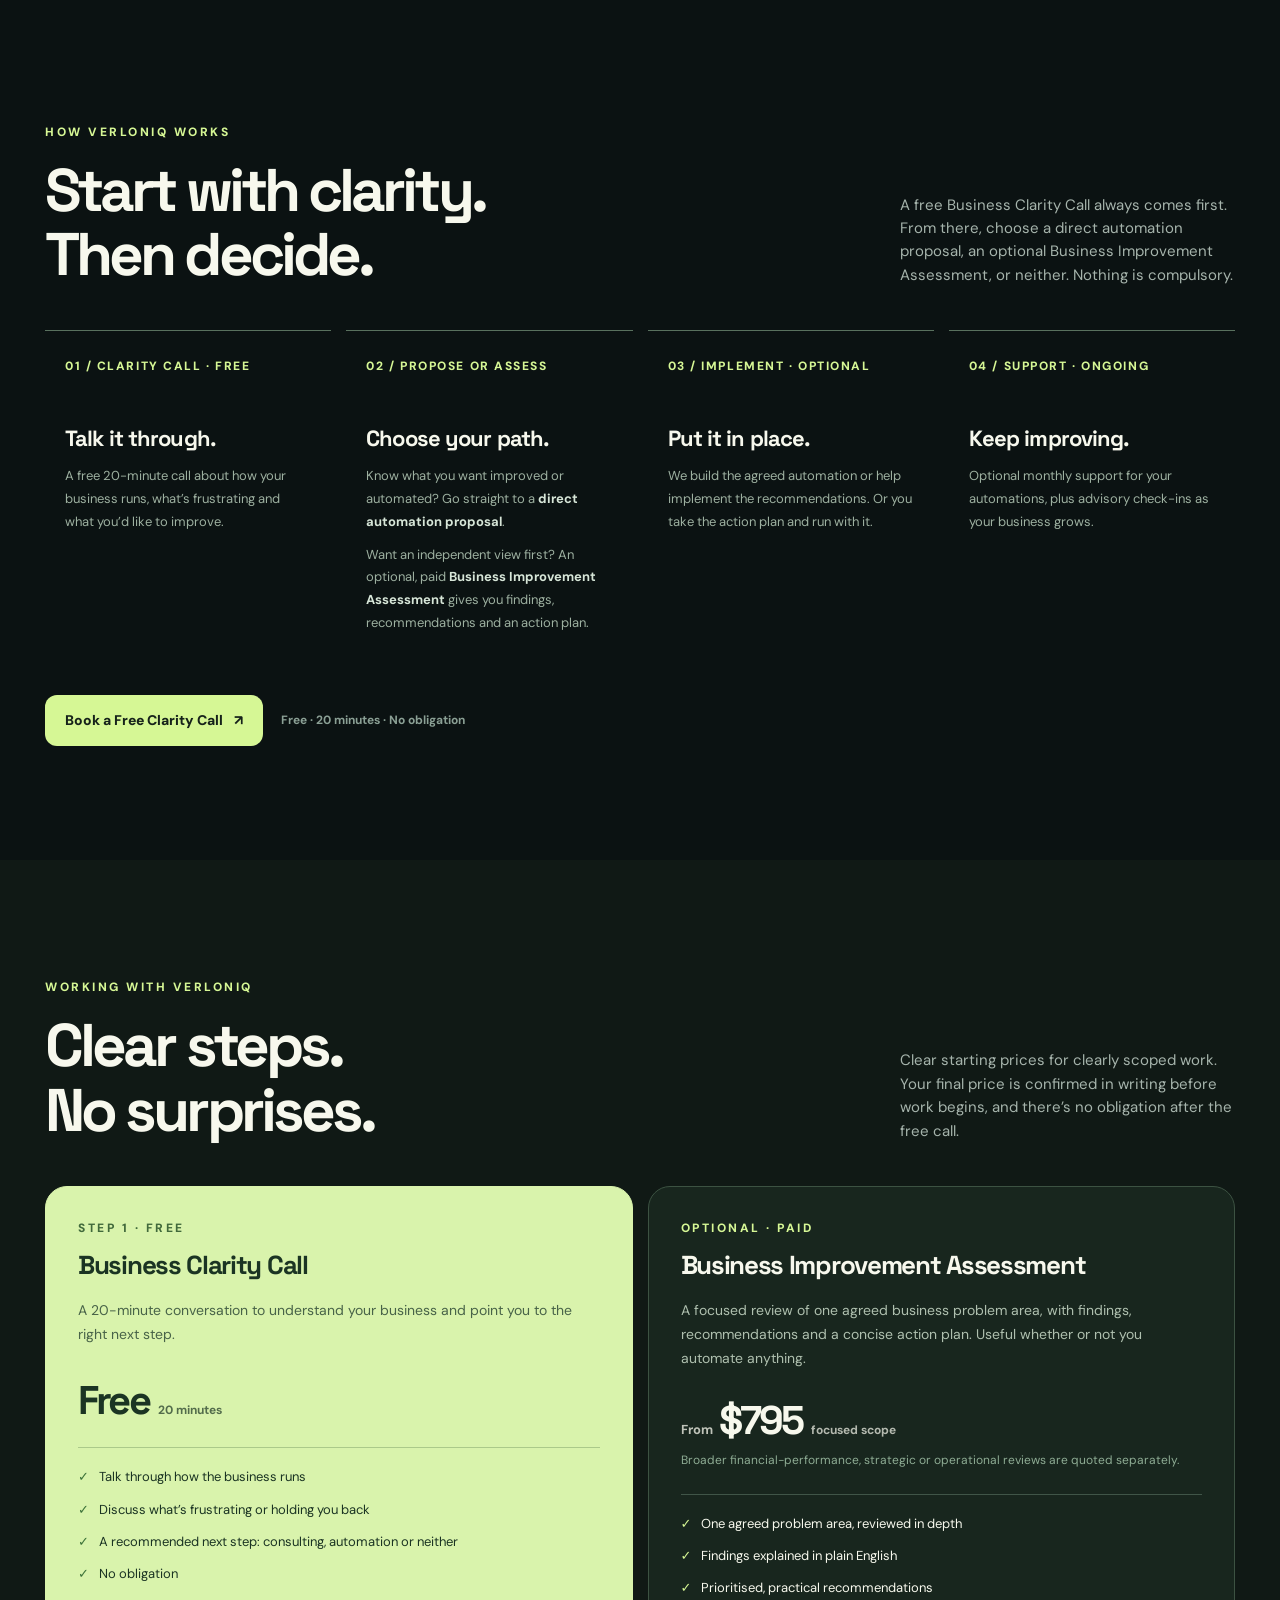
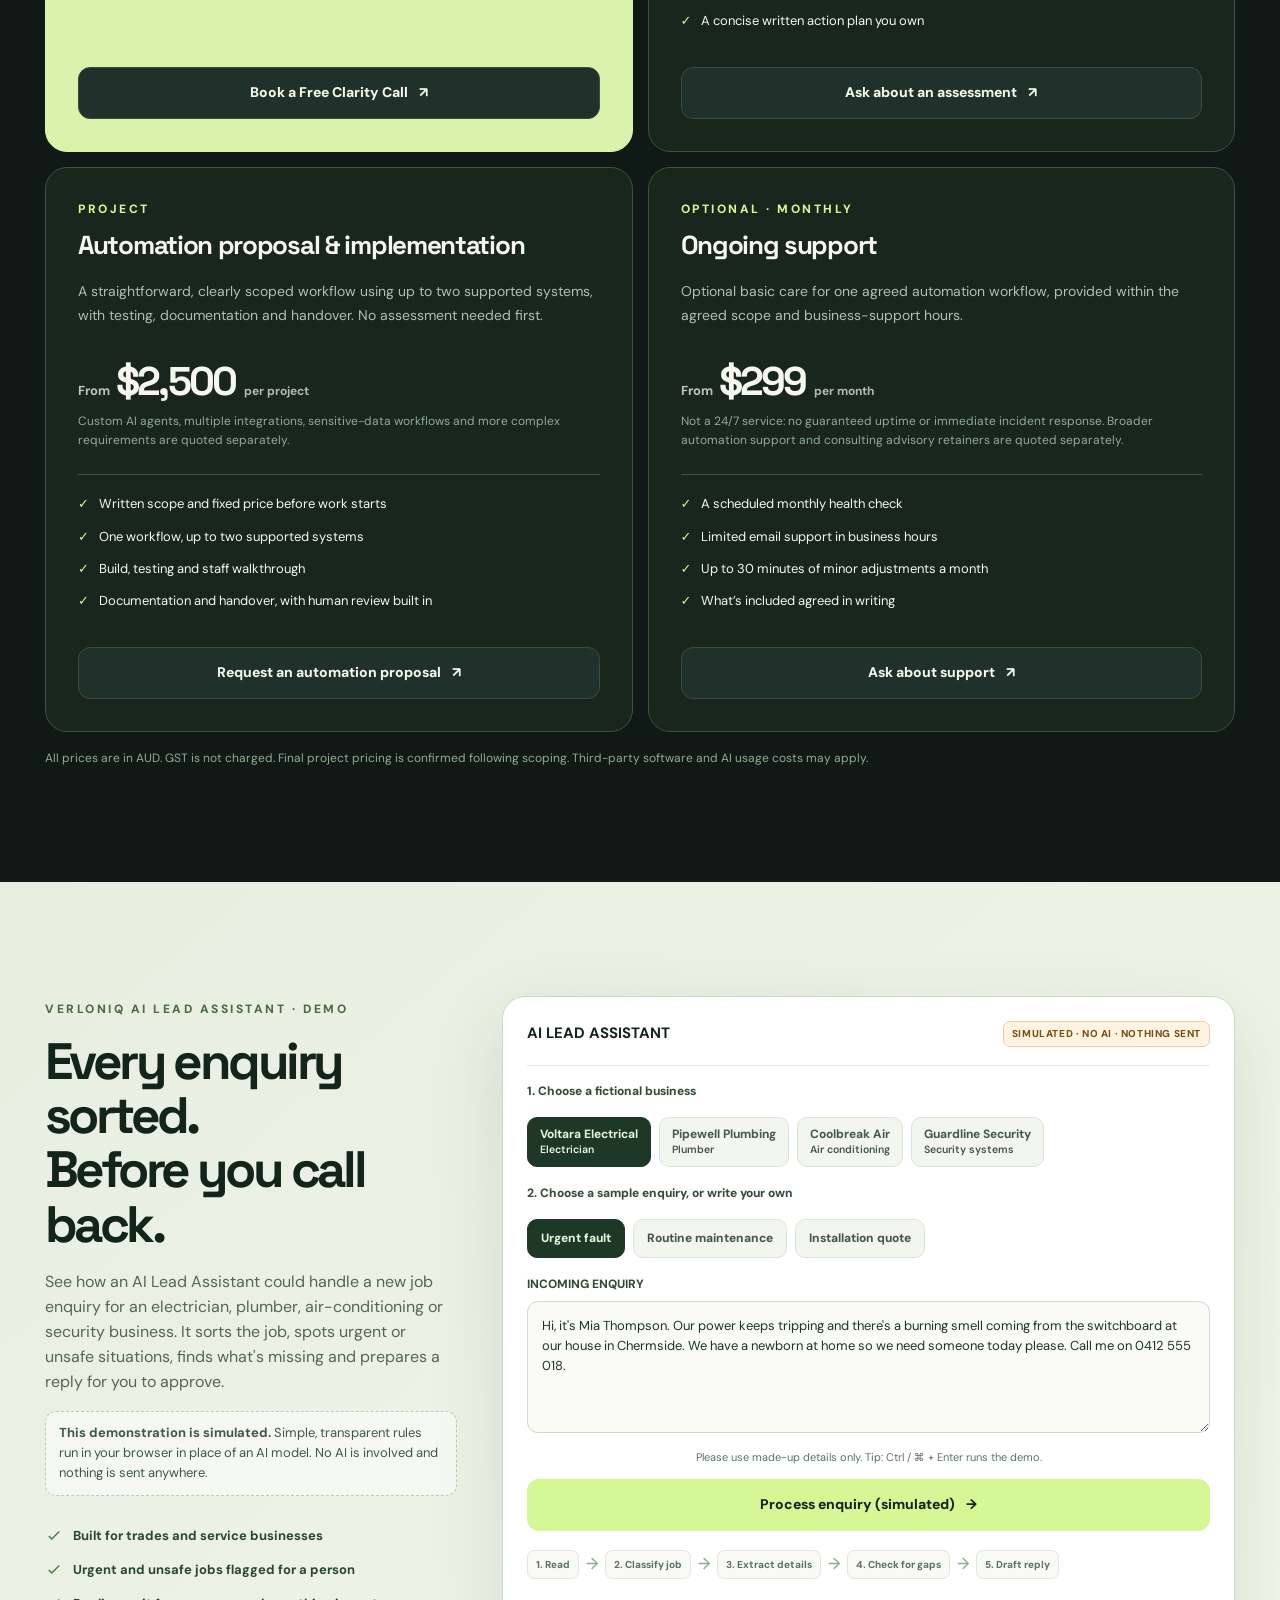
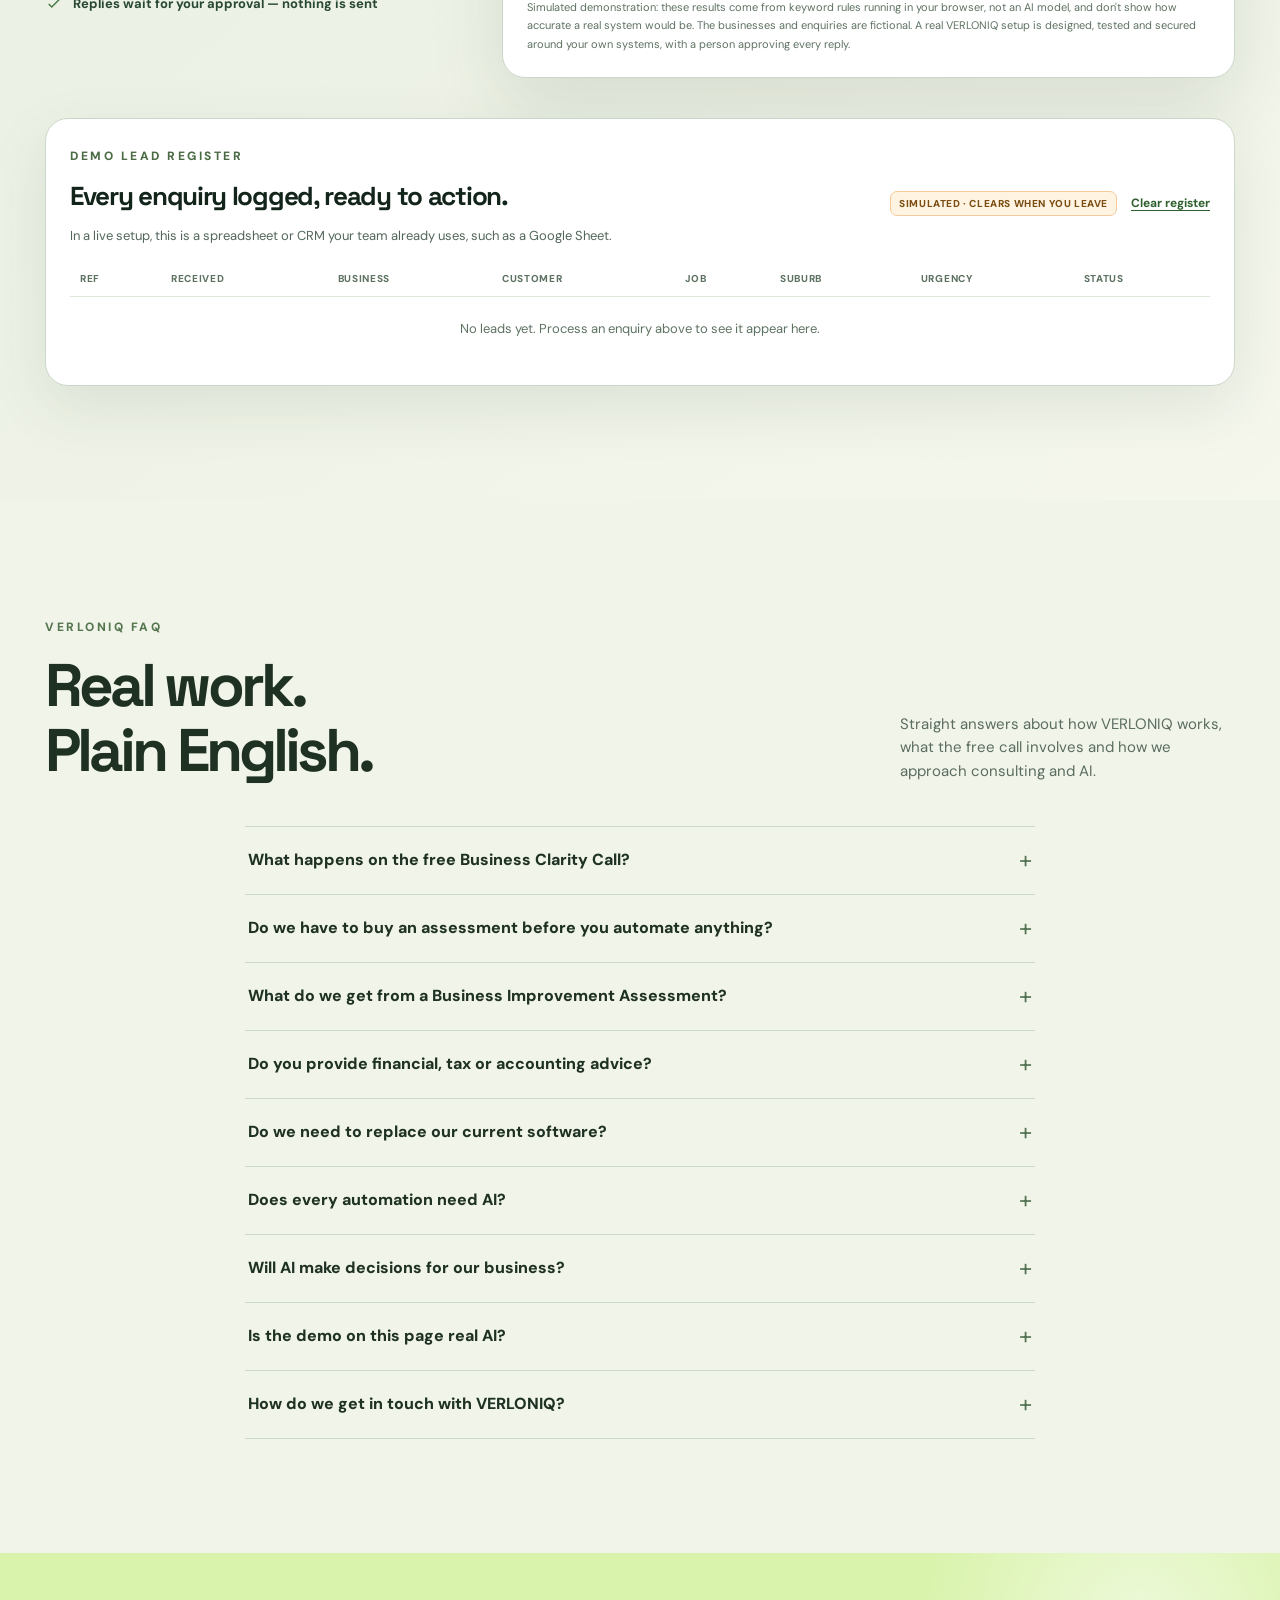
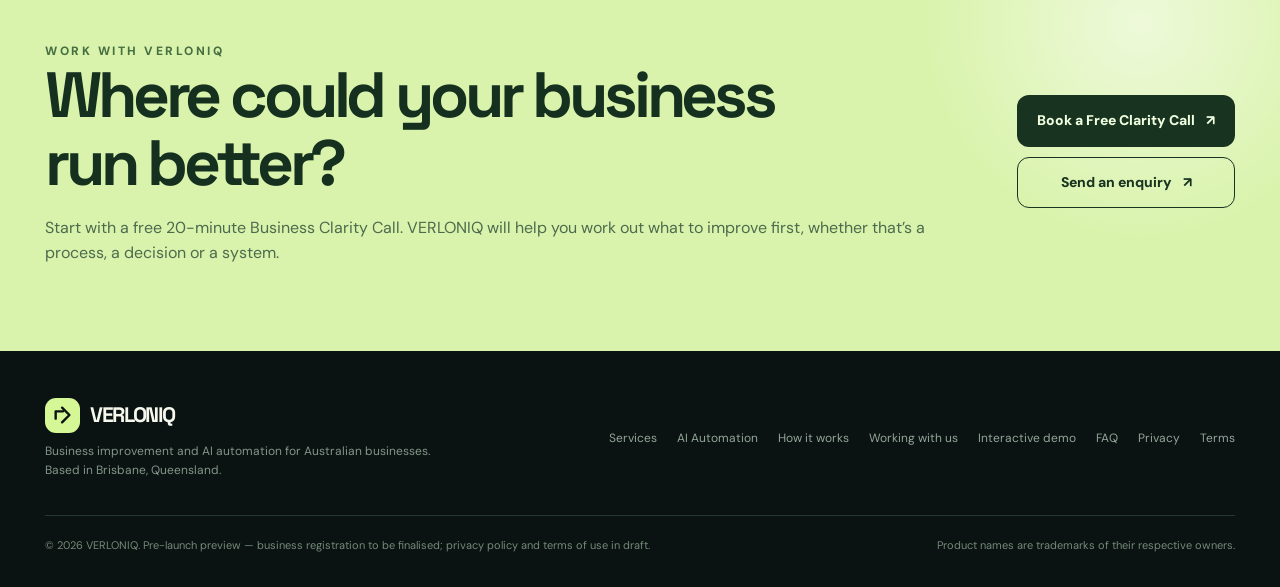
==== commit dd88d7fa: "Apply confirmed GST status: not registered, GST not charged The founder confirmed that VERLONIQ is n" ====
--- a/public/index.html
+++ b/public/index.html
@@ -89,7 +89,6 @@
     /* Starting prices (services cards + Working with us) */
     .start-price{display:flex;align-items:baseline;gap:8px;margin:2px 0 4px;padding:10px 13px;border:1px solid #30433a;border-radius:11px;background:#1a2a22;width:fit-content;max-width:100%}.start-price span{font-size:11px;font-weight:800;letter-spacing:.12em;text-transform:uppercase;color:#9ead9f}.start-price strong{font-family:'Space Grotesk',sans-serif;font-size:22px;letter-spacing:-.04em;color:var(--lime);line-height:1.1}
     .price-card .price .price-from{font-family:'DM Sans';font-size:13px;font-weight:700;letter-spacing:normal;opacity:.75;margin:0 6px 0 0}.price-card p.scope-note{min-height:0;font-size:12px;line-height:1.6;margin:-6px 0 14px;color:#8eac94}.price-card.highlight p.scope-note{color:#486348}
-    .pricing-note .gst-note{display:block;margin-top:6px}
     .turnstile-box{margin-top:14px;min-height:65px;max-width:100%}.turnstile-box[hidden],.ts-note[hidden]{display:none}.modal .ts-note{font-size:11px;margin:6px 0 0;color:#5e7262}.modal .ts-note a{color:#2f5f2c}
     .book-section-title{font-size:12px!important;font-weight:800;letter-spacing:.12em;text-transform:uppercase;color:#456f3f!important;margin:18px 0 0!important}
     /* AI Lead Assistant demo (simulated) + demo lead register */
@@ -192,7 +191,7 @@
       <article class="service area-card"><div class="service-top"><span class="number">02 / BUSINESS CONSULTING</span><span class="service-icon"><svg width="20" height="20" viewBox="0 0 24 24" fill="none" stroke="currentColor" stroke-width="1.9" stroke-linecap="round" stroke-linejoin="round" aria-hidden="true"><circle cx="12" cy="12" r="9"/><path d="m15.5 8.5-2 5-5 2 2-5 5-2Z"/></svg></span></div><h3>Business Consulting &amp; Improvement</h3><p>Independent, practical advice on how your business runs: where time and effort go, what’s holding you back and what to fix first.</p><p class="start-price"><span>Focused assessments from</span> <strong>$795</strong></p><ul class="area-list"><li><div><strong>Business performance &amp; profitability analysis</strong><span>Use your own sales and job data to see which services, jobs and customers are performing, and where effort isn’t paying off.</span></div></li><li><div><strong>Operational efficiency reviews</strong><span>Map how work really flows through the business and find the bottlenecks, delays and double handling.</span></div></li><li><div><strong>Process improvement</strong><span>Simplify and document the way key tasks get done, so they’re clearer, faster and less dependent on one person.</span></div></li><li><div><strong>Business strategy &amp; practical recommendations</strong><span>Clear, prioritised recommendations you can act on, not a thick report that sits on a shelf.</span></div></li><li><div><strong>Business Improvement Assessments</strong><span>A fixed-scope, paid review with findings, recommendations and an action plan you own, whether or not you automate anything.</span></div></li></ul><p class="area-note">We give business and operational recommendations. We don’t provide financial product, tax, accounting or legal advice, and we’re happy to work alongside your accountant or adviser.</p><div class="area-actions"><button class="btn btn-primary" type="button" data-open-booking>Book a Free Clarity Call <span aria-hidden="true">↗</span></button><button class="text-link" type="button" data-open-modal data-service="Business Improvement Assessment">Ask about an assessment</button></div></article>
     </div></div></section>
     <section id="how"><div class="container"><div class="section-top reveal"><div><span class="eyebrow">HOW VERLONIQ WORKS</span><h2>Start with clarity.<br>Then decide.</h2></div><p>A free Business Clarity Call always comes first. From there, choose a direct automation proposal, an optional Business Improvement Assessment, or neither. Nothing is compulsory.</p></div><div class="how-grid" data-stagger><div class="how-card"><div class="how-num">01 / CLARITY CALL · FREE</div><h3>Talk it through.</h3><p>A free 20-minute call about how your business runs, what’s frustrating and what you’d like to improve.</p></div><div class="how-card"><div class="how-num">02 / PROPOSE OR ASSESS</div><h3>Choose your path.</h3><p>Know what you want improved or automated? Go straight to a <strong>direct automation proposal</strong>.</p><p class="path">Want an independent view first? An optional, paid <strong>Business Improvement Assessment</strong> gives you findings, recommendations and an action plan.</p></div><div class="how-card"><div class="how-num">03 / IMPLEMENT · OPTIONAL</div><h3>Put it in place.</h3><p>We build the agreed automation or help implement the recommendations. Or you take the action plan and run with it.</p></div><div class="how-card"><div class="how-num">04 / SUPPORT · ONGOING</div><h3>Keep improving.</h3><p>Optional monthly support for your automations, plus advisory check-ins as your business grows.</p></div></div><div class="how-actions reveal"><button class="btn btn-primary" type="button" data-open-booking>Book a Free Clarity Call <span aria-hidden="true">↗</span></button><small>Free · 20 minutes · No obligation</small></div></div></section>
-    <section class="pricing" id="pricing"><div class="container"><div class="section-top reveal"><div><span class="eyebrow">WORKING WITH VERLONIQ</span><h2>Clear steps.<br>No surprises.</h2></div><p>Clear starting prices for clearly scoped work. Your final price is confirmed in writing before work begins, and there’s no obligation after the free call.</p></div><div class="pricing-grid engage-grid" data-stagger><article class="price-card highlight"><span class="eyebrow" style="color:#41693b">STEP 1 · FREE</span><h3>Business Clarity Call</h3><p>A 20-minute conversation to understand your business and point you to the right next step.</p><div class="price">Free<span> 20 minutes</span></div><ul><li>Talk through how the business runs</li><li>Discuss what’s frustrating or holding you back</li><li>A recommended next step: consulting, automation or neither</li><li>No obligation</li></ul><button class="btn btn-dark" type="button" data-open-booking>Book a Free Clarity Call <span aria-hidden="true">↗</span></button></article><article class="price-card"><span class="eyebrow">OPTIONAL · PAID</span><h3>Business Improvement Assessment</h3><p>A focused review of one agreed business problem area, with findings, recommendations and a concise action plan. Useful whether or not you automate anything.</p><div class="price"><span class="price-from">From</span>$795<span> focused scope</span></div><p class="scope-note">Broader financial-performance, strategic or operational reviews are quoted separately.</p><ul><li>One agreed problem area, reviewed in depth</li><li>Findings explained in plain English</li><li>Prioritised, practical recommendations</li><li>A concise written action plan you own</li></ul><button class="btn btn-dark" type="button" data-open-modal data-service="Business Improvement Assessment">Ask about an assessment <span aria-hidden="true">↗</span></button></article><article class="price-card"><span class="eyebrow">PROJECT</span><h3>Automation proposal &amp; implementation</h3><p>A straightforward, clearly scoped workflow using up to two supported systems, with testing, documentation and handover. No assessment needed first.</p><div class="price"><span class="price-from">From</span>$2,500<span> per project</span></div><p class="scope-note">Custom AI agents, multiple integrations, sensitive-data workflows and more complex requirements are quoted separately.</p><ul><li>Written scope and fixed price before work starts</li><li>One workflow, up to two supported systems</li><li>Build, testing and staff walkthrough</li><li>Documentation and handover, with human review built in</li></ul><button class="btn btn-dark" type="button" data-open-modal data-service="AI-powered workflow automation">Request an automation proposal <span aria-hidden="true">↗</span></button></article><article class="price-card"><span class="eyebrow">OPTIONAL · MONTHLY</span><h3>Ongoing support</h3><p>Optional basic care for one agreed automation workflow, provided within the agreed scope and business-support hours.</p><div class="price"><span class="price-from">From</span>$299<span> per month</span></div><p class="scope-note">Not a 24/7 service: no guaranteed uptime or immediate incident response. Broader automation support and consulting advisory retainers are quoted separately.</p><ul><li>A scheduled monthly health check</li><li>Limited email support in business hours</li><li>Up to 30 minutes of minor adjustments a month</li><li>What’s included agreed in writing</li></ul><button class="btn btn-dark" type="button" data-open-modal data-service="Ongoing automation support">Ask about support <span aria-hidden="true">↗</span></button></article></div><p class="pricing-note">All prices are in AUD and are starting prices for clearly defined entry-level scopes; larger or more complex projects cost more. Your fixed project price is confirmed in writing after scoping. Third-party software subscriptions, AI API usage and platform licences are charged separately where they apply, and you generally own your connected software accounts. Ongoing support is optional, and you don’t need an assessment before an implementation. <span class="gst-note" data-gst="pending">GST: VERLONIQ’s GST registration status is being finalised. Any applicable GST will be shown clearly with these prices and on every written quote.</span></p></div></section>
+    <section class="pricing" id="pricing"><div class="container"><div class="section-top reveal"><div><span class="eyebrow">WORKING WITH VERLONIQ</span><h2>Clear steps.<br>No surprises.</h2></div><p>Clear starting prices for clearly scoped work. Your final price is confirmed in writing before work begins, and there’s no obligation after the free call.</p></div><div class="pricing-grid engage-grid" data-stagger><article class="price-card highlight"><span class="eyebrow" style="color:#41693b">STEP 1 · FREE</span><h3>Business Clarity Call</h3><p>A 20-minute conversation to understand your business and point you to the right next step.</p><div class="price">Free<span> 20 minutes</span></div><ul><li>Talk through how the business runs</li><li>Discuss what’s frustrating or holding you back</li><li>A recommended next step: consulting, automation or neither</li><li>No obligation</li></ul><button class="btn btn-dark" type="button" data-open-booking>Book a Free Clarity Call <span aria-hidden="true">↗</span></button></article><article class="price-card"><span class="eyebrow">OPTIONAL · PAID</span><h3>Business Improvement Assessment</h3><p>A focused review of one agreed business problem area, with findings, recommendations and a concise action plan. Useful whether or not you automate anything.</p><div class="price"><span class="price-from">From</span>$795<span> focused scope</span></div><p class="scope-note">Broader financial-performance, strategic or operational reviews are quoted separately.</p><ul><li>One agreed problem area, reviewed in depth</li><li>Findings explained in plain English</li><li>Prioritised, practical recommendations</li><li>A concise written action plan you own</li></ul><button class="btn btn-dark" type="button" data-open-modal data-service="Business Improvement Assessment">Ask about an assessment <span aria-hidden="true">↗</span></button></article><article class="price-card"><span class="eyebrow">PROJECT</span><h3>Automation proposal &amp; implementation</h3><p>A straightforward, clearly scoped workflow using up to two supported systems, with testing, documentation and handover. No assessment needed first.</p><div class="price"><span class="price-from">From</span>$2,500<span> per project</span></div><p class="scope-note">Custom AI agents, multiple integrations, sensitive-data workflows and more complex requirements are quoted separately.</p><ul><li>Written scope and fixed price before work starts</li><li>One workflow, up to two supported systems</li><li>Build, testing and staff walkthrough</li><li>Documentation and handover, with human review built in</li></ul><button class="btn btn-dark" type="button" data-open-modal data-service="AI-powered workflow automation">Request an automation proposal <span aria-hidden="true">↗</span></button></article><article class="price-card"><span class="eyebrow">OPTIONAL · MONTHLY</span><h3>Ongoing support</h3><p>Optional basic care for one agreed automation workflow, provided within the agreed scope and business-support hours.</p><div class="price"><span class="price-from">From</span>$299<span> per month</span></div><p class="scope-note">Not a 24/7 service: no guaranteed uptime or immediate incident response. Broader automation support and consulting advisory retainers are quoted separately.</p><ul><li>A scheduled monthly health check</li><li>Limited email support in business hours</li><li>Up to 30 minutes of minor adjustments a month</li><li>What’s included agreed in writing</li></ul><button class="btn btn-dark" type="button" data-open-modal data-service="Ongoing automation support">Ask about support <span aria-hidden="true">↗</span></button></article></div><p class="pricing-note">All prices are in AUD. <span class="gst-note" data-gst="not-registered">GST is not charged.</span> Final project pricing is confirmed following scoping. Third-party software and AI usage costs may apply.</p></div></section>
     <section class="demo" id="demo"><div class="container demo-layout"><div class="demo-intro reveal"><span class="eyebrow">VERLONIQ AI LEAD ASSISTANT · DEMO</span><h2>Every enquiry sorted.<br>Before you call back.</h2><p>See how an AI Lead Assistant could handle a new job enquiry for an electrician, plumber, air-conditioning or security business. It sorts the job, spots urgent or unsafe situations, finds what's missing and prepares a reply for you to approve.</p><p class="sim-note"><strong>This demonstration is simulated.</strong> Simple, transparent rules run in your browser in place of an AI model. No AI is involved and nothing is sent anywhere.</p><div class="demo-highlights"><div><svg width="18" height="18" viewBox="0 0 24 24" fill="none" stroke="currentColor" stroke-width="2" aria-hidden="true"><path d="m5 12 4 4L19 6"/></svg> Built for trades and service businesses</div><div><svg width="18" height="18" viewBox="0 0 24 24" fill="none" stroke="currentColor" stroke-width="2" aria-hidden="true"><path d="m5 12 4 4L19 6"/></svg> Urgent and unsafe jobs flagged for a person</div><div><svg width="18" height="18" viewBox="0 0 24 24" fill="none" stroke="currentColor" stroke-width="2" aria-hidden="true"><path d="m5 12 4 4L19 6"/></svg> Replies wait for your approval — nothing is sent</div></div></div>
       <div class="demo-card reveal" style="--d:.12s"><div class="demo-card-head"><strong>AI LEAD ASSISTANT</strong><span class="sim-badge">SIMULATED · NO AI · NOTHING SENT</span></div>
         <p class="step-label" id="bizLabel">1. Choose a fictional business</p><div class="switcher biz-switcher" role="group" aria-labelledby="bizLabel"><button type="button" data-business="electrical" aria-pressed="true" class="active"><strong>Voltara Electrical</strong><small>Electrician</small></button><button type="button" data-business="plumbing" aria-pressed="false"><strong>Pipewell Plumbing</strong><small>Plumber</small></button><button type="button" data-business="aircon" aria-pressed="false"><strong>Coolbreak Air</strong><small>Air conditioning</small></button><button type="button" data-business="security" aria-pressed="false"><strong>Guardline Security</strong><small>Security systems</small></button></div>
